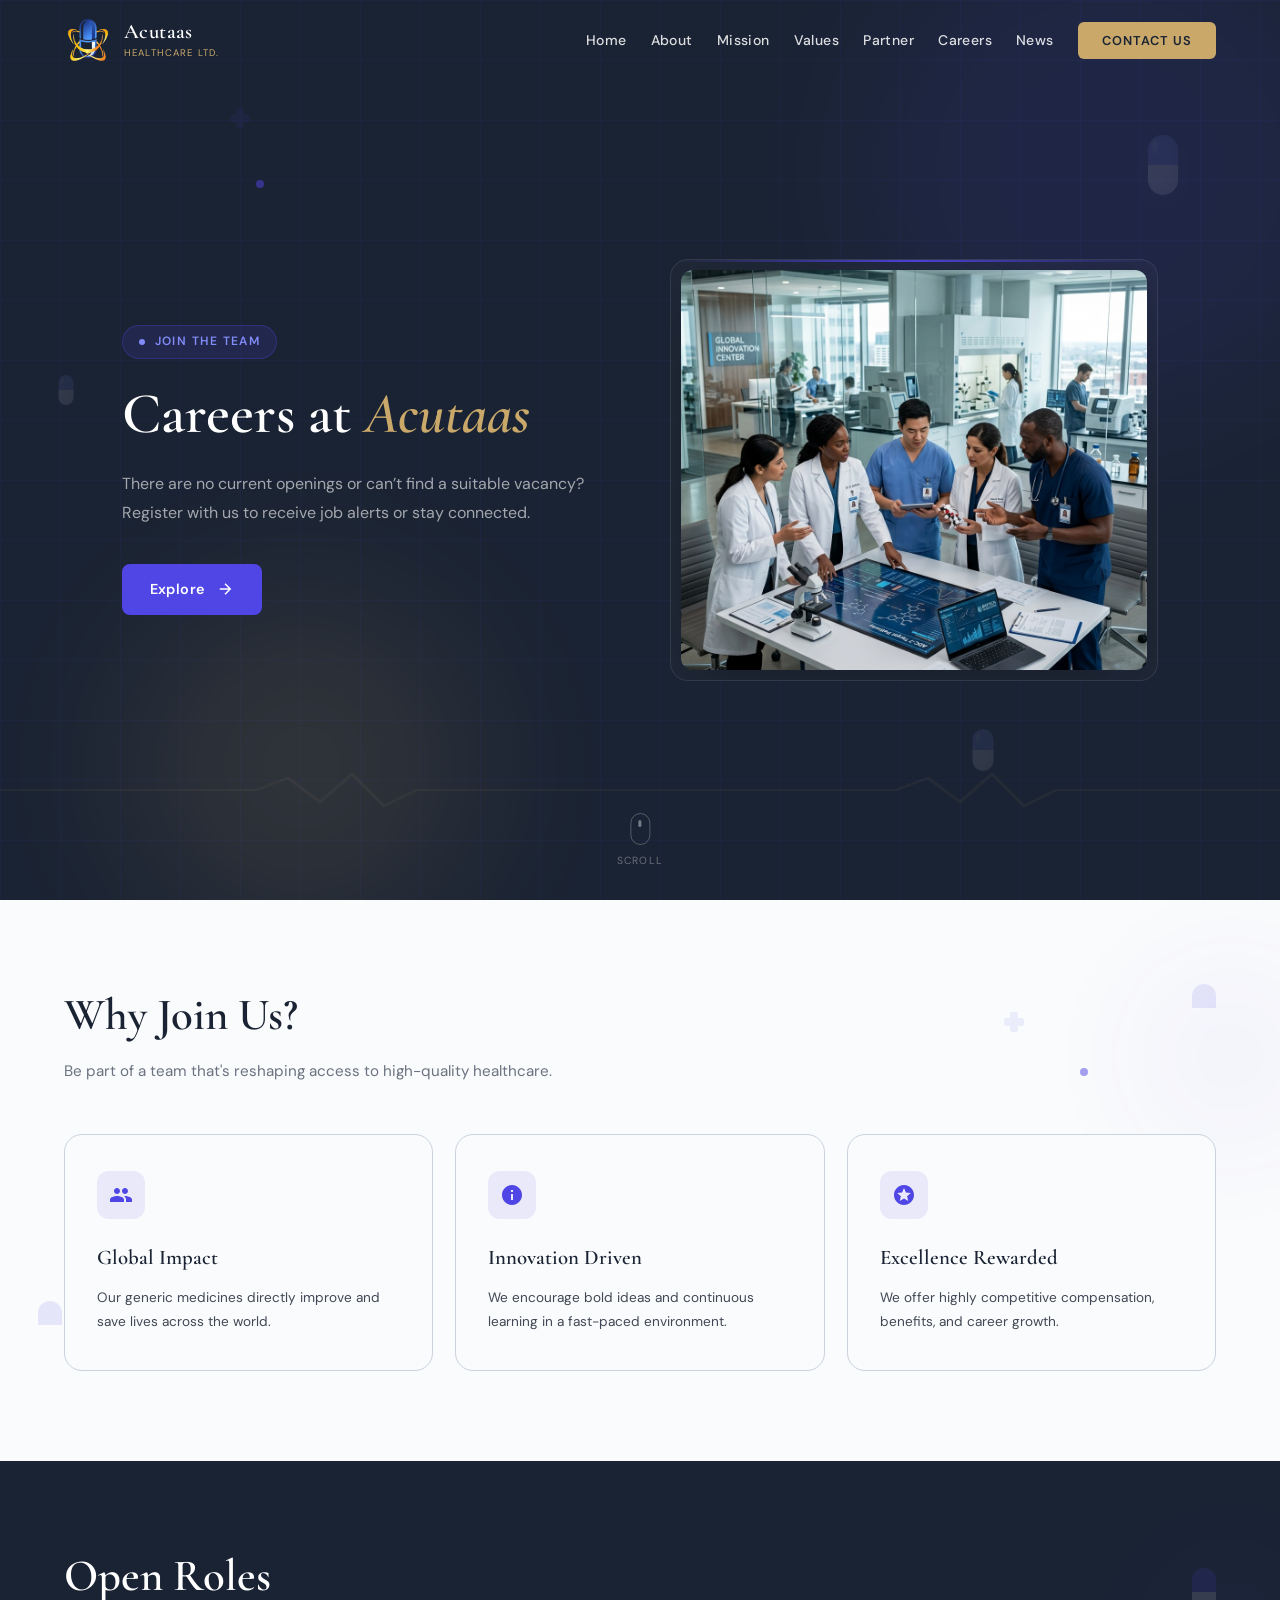
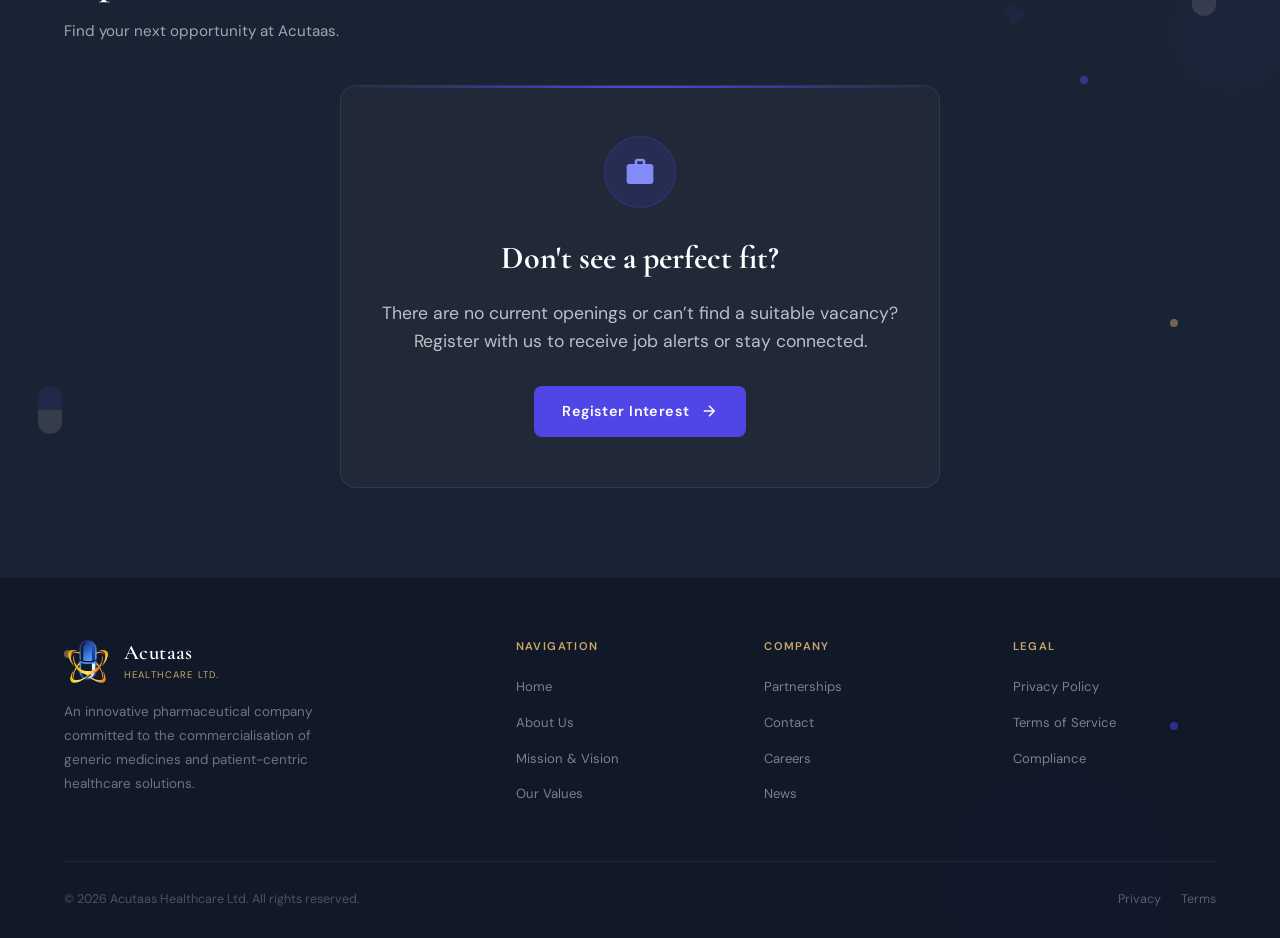
==== careers.html @ eb5eb40c "All changes except images" ====
<!DOCTYPE html>
<html lang="en">
<head>
<meta charset="UTF-8">
<meta name="viewport" content="width=device-width, initial-scale=1.0">
<title>Careers | Acutaas Healthcare Ltd</title>
<link rel="icon" type="image/png" href="./assets/images/logo-capsule.png">
<link rel="preconnect" href="https://fonts.googleapis.com">
<link href="https://fonts.googleapis.com/css2?family=Cormorant+Garamond:ital,wght@0,300;0,400;0,600;0,700;1,300;1,400&family=DM+Sans:opsz,wght@9..40,300;9..40,400;9..40,500;9..40,600&display=swap" rel="stylesheet">
<link rel="stylesheet" href="./css/base/variables.css">
<link rel="stylesheet" href="./css/base/global.css">
<link rel="stylesheet" href="./css/base/animations.css">
<link rel="stylesheet" href="./css/base/common.css">
<link rel="stylesheet" href="./css/components/navbar.css">
<link rel="stylesheet" href="./css/components/hero.css">
<link rel="stylesheet" href="./css/components/about.css">
<link rel="stylesheet" href="./css/components/mission.css">
<link rel="stylesheet" href="./css/components/values.css">
<link rel="stylesheet" href="./css/components/partner.css">
<link rel="stylesheet" href="./css/components/cta.css">
<link rel="stylesheet" href="./css/components/contact.css">
<link rel="stylesheet" href="./css/components/footer.css">
<link rel="stylesheet" href="./css/base/responsive.css">
  <link rel="stylesheet" href="./css/components/page-layout.css">
</head>
<body>

<!-- Navigation -->
<nav id="navbar">
  <a href="index.html#home" class="nav-logo">
    <div class="nav-logo-icon">
      <img src="./assets/images/logo-capsule.png" alt="Acutaas Logo" class="logo-img" />
    </div>
    <div>
      <span class="nav-logo-text">Acutaas</span>
      <span class="nav-logo-sub">Healthcare Ltd.</span>
    </div>
  </a>

  <ul class="nav-links">
    <li><a href="index.html#home">Home</a></li>
    <li><a href="index.html#about">About</a></li>
    <li><a href="index.html#mission">Mission</a></li>
    <li><a href="index.html#values">Values</a></li>
    <li><a href="index.html#partner">Partner</a></li>
    <li><a href="careers.html">Careers</a></li>
    <li><a href="news.html">News</a></li>
    <li><a href="contact.html" class="nav-cta">Contact Us</a></li>
  </ul>

  <button class="hamburger" onclick="toggleMenu()">
    <span></span><span></span><span></span>
  </button>
</nav>

<div class="mobile-menu" id="mobileMenu">
  <a href="index.html#home" onclick="toggleMenu()">Home</a>
  <a href="index.html#about" onclick="toggleMenu()">About Us</a>
  <a href="index.html#mission" onclick="toggleMenu()">Mission & Aims</a>
  <a href="index.html#values" onclick="toggleMenu()">Our Values</a>
  <a href="index.html#partner" onclick="toggleMenu()">Partnerships</a>
  <a href="careers.html" onclick="toggleMenu()">Careers</a>
  <a href="news.html" onclick="toggleMenu()">News</a>
  <a href="contact.html" onclick="toggleMenu()">Contact Us</a>
</div>
<!-- MARKETING HERO -->
<section id="home" style="background-image: linear-gradient(rgba(var(--navy-rgb), 0.85), rgba(var(--navy-rgb), 0.85)), url('https://images.unsplash.com/photo-1522071820081-009f0129c71c?auto=format&fit=crop&w=2000&q=80');">
  <div class="hero-bg-grid"></div>
  <div class="hero-orb hero-orb-1"></div>
  <div class="hero-orb hero-orb-2"></div>

  <div class="section-anim-container">
    <div class="floating-capsule" style="top: 15%; right: 8%; animation-delay: 0s;"><div class="capsule-body"></div></div>
    <div class="floating-capsule" style="top: 80%; right: 22%; animation-delay: -2s; transform: scale(0.7);"><div class="capsule-body"></div></div>
    <div class="floating-capsule" style="top: 40%; left: 4%; animation-delay: -4s; transform: scale(0.5);"><div class="capsule-body"></div></div>
    <div class="molecule-dot blue" style="top: 20%; left: 20%; animation-delay: 0s;"></div>
    <div class="molecule-dot gold" style="top: 65%; left: 12%; animation-delay: -1s;"></div>
    <div class="molecule-dot blue" style="top: 40%; right: 30%; animation-delay: -2s;"></div>
    <div class="medical-cross-small" style="top: 12%; left: 18%;"></div>
    <div class="medical-cross-small" style="bottom: 25%; right: 12%; animation-direction: reverse;"></div>
    <div class="heartbeat-line-subtle">
      <svg viewBox="0 0 1200 40" preserveAspectRatio="none">
        <path class="heartbeat-path" d="M0,20 L100,20 L120,20 L135,8 L150,32 L165,4 L180,36 L195,20 L220,20 L400,20 L420,20 L435,8 L450,32 L465,4 L480,36 L495,20 L520,20 L700,20 L720,20 L735,8 L750,32 L765,4 L780,36 L795,20 L820,20 L1000,20 L1020,20 L1035,8 L1050,32 L1065,4 L1080,36 L1095,20 L1200,20"/>
      </svg>
    </div>
  </div>

  <div class="hero-content">
    <div class="hero-text-col">
      <div class="hero-eyebrow">Join The Team</div>
      <h1 class="hero-title">Careers at <em>Acutaas</em></h1>
      <p class="hero-desc">There are no current openings or can’t find a suitable vacancy? Register with us to receive job alerts or stay connected.</p>
      <div class="hero-actions">
        <a href="#content" class="btn-primary">
          Explore
          <svg viewBox="0 0 24 24"><path d="M5 12h14M12 5l7 7-7 7" stroke="currentColor" stroke-width="2" fill="none"/></svg>
        </a>
      </div>
    </div>
    
    <div class="hero-visual-col" style="animation: fadeIn 1s ease 0.5s both;">
      <div class="hero-visual-card" style="padding: 10px;">
        <img src="./assets/images/hero_careers.png" alt="Hero Image" style="width: 100%; height: 400px; object-fit: cover; border-radius: 12px; display: block; filter: drop-shadow(0 15px 35px rgba(var(--black-rgb), 0.25));" />
      </div>
    </div>
  </div>

  <div class="scroll-indicator">
    <div class="scroll-mouse"></div>
    <span>Scroll</span>
  </div>
</section>

<!-- MAIN CONTENT -->
<div id="content">

<!-- LIGHT SECTION -->
<section id="why-us" class="section-light">
  <div class="section-anim-container">
    <div class="floating-pill" style="top: 15%; right: 5%; animation-delay: 0s;"></div>
    <div class="floating-pill" style="bottom: 20%; left: 3%; animation-delay: -2.5s;"></div>
    <div class="molecule-dot blue" style="top: 30%; right: 15%; animation-delay: -1s;"></div>
    <div class="molecule-dot gold" style="bottom: 35%; right: 8%; animation-delay: -2s;"></div>
    <div class="medical-cross-small" style="top: 20%; right: 20%; animation-delay: -5s;"></div>
    <div class="glow-orb" style="width: 200px; height: 200px; background: var(--blue-primary); opacity: 0.04; top: 10%; right: -50px;"></div>
  </div>
  <div class="container">
    <div class="section-header reveal">
      <h2 class="section-title">Why Join Us?</h2>
      <p class="section-sub">Be part of a team that's reshaping access to high-quality healthcare.</p>
    </div>
    
    <div class="mission-cards reveal reveal-delay-1">
      <div class="mission-card mission-card-3">
        <div class="mission-icon">
          <svg viewBox="0 0 24 24"><path d="M16 11c1.66 0 2.99-1.34 2.99-3S17.66 5 16 5c-1.66 0-3 1.34-3 3s1.34 3 3 3zm-8 0c1.66 0 2.99-1.34 2.99-3S9.66 5 8 5C6.34 5 5 6.34 5 8s1.34 3 3 3zm0 2c-2.33 0-7 1.17-7 3.5V19h14v-2.5c0-2.33-4.67-3.5-7-3.5zm8 0c-.29 0-.62.02-.97.05 1.16.84 1.97 1.97 1.97 3.45V19h6v-2.5c0-2.33-4.67-3.5-7-3.5z"/></svg>
        </div>
        <h3 class="mission-card-title">Global Impact</h3>
        <p class="mission-card-text">Our generic medicines directly improve and save lives across the world.</p>
      </div>
      
      <div class="mission-card mission-card-3">
        <div class="mission-icon">
          <svg viewBox="0 0 24 24"><path d="M12 2C6.48 2 2 6.48 2 12s4.48 10 10 10 10-4.48 10-10S17.52 2 12 2zm1 15h-2v-6h2v6zm0-8h-2V7h2v2z"/></svg>
        </div>
        <h3 class="mission-card-title">Innovation Driven</h3>
        <p class="mission-card-text">We encourage bold ideas and continuous learning in a fast-paced environment.</p>
      </div>
      
      <div class="mission-card mission-card-3">
        <div class="mission-icon">
          <svg viewBox="0 0 24 24"><path d="M11.99 2C6.47 2 2 6.48 2 12s4.47 10 9.99 10C17.52 22 22 17.52 22 12S17.52 2 11.99 2zm4.24 16L12 15.45 7.77 18l1.12-4.81-3.73-3.23 4.92-.42L12 5l1.92 4.53 4.92.42-3.73 3.23L16.23 18z"/></svg>
        </div>
        <h3 class="mission-card-title">Excellence Rewarded</h3>
        <p class="mission-card-text">We offer highly competitive compensation, benefits, and career growth.</p>
      </div>
    </div>
  </div>
</section>

<!-- DARK SECTION (Open Roles) -->
<!-- <section id="open-roles" class="section-dark">
  <div class="section-anim-container">
    <div class="floating-pill" style="top: 15%; right: 5%; animation-delay: 0s;"></div>
    <div class="floating-pill" style="bottom: 20%; left: 3%; animation-delay: -2.5s;"></div>
    <div class="molecule-dot blue" style="top: 30%; right: 15%; animation-delay: -1s;"></div>
    <div class="molecule-dot gold" style="bottom: 35%; right: 8%; animation-delay: -2s;"></div>
    <div class="medical-cross-small" style="top: 20%; right: 20%; animation-delay: -5s;"></div>
    <div class="glow-orb" style="width: 200px; height: 200px; background: var(--blue-primary); opacity: 0.04; top: 10%; right: -50px;"></div>
  </div>
  
  <div class="container relative">
    <div class="section-header reveal">
      <h2 class="section-title">Open Roles</h2>
      <p class="section-sub">Find your next opportunity at Acutaas.</p>
    </div>
    
    <div class="values-grid reveal reveal-delay-1" style="grid-template-columns: repeat(3, 1fr);"> -->
      <!-- Job 1 -->
      <!--<div class="value-card">
        <div style="font-size: 0.75rem; color: var(--gold); font-weight: 700; letter-spacing: 0.1em; text-transform: uppercase; margin-bottom: 10px;">Full-Time &bull; London</div>
        <h3 class="value-title">Regulatory Affairs Specialist</h3>
        <p class="value-text">Lead the preparation and submission of regulatory documents to the MHRA and ensure ongoing compliance.</p>
        <a href="contact.html" style="display: inline-block; margin-top: 20px; color: var(--white); text-decoration: none; font-size: 0.85rem; font-weight: 600; border-bottom: 1px solid var(--gold); padding-bottom: 4px;">Apply Now</a>
      </div> -->
      <!-- Job 2 -->
      <!-- <div class="value-card">
        <div style="font-size: 0.75rem; color: var(--gold); font-weight: 700; letter-spacing: 0.1em; text-transform: uppercase; margin-bottom: 10px;">Full-Time &bull; Remote</div>
        <h3 class="value-title">Supply Chain Manager</h3>
        <p class="value-text">Oversee global distribution logistics, ensuring strict GDP compliance and robust supply chain integrity.</p>
        <a href="contact.html" style="display: inline-block; margin-top: 20px; color: var(--white); text-decoration: none; font-size: 0.85rem; font-weight: 600; border-bottom: 1px solid var(--gold); padding-bottom: 4px;">Apply Now</a>
      </div> -->
      <!-- Job 3 -->
      <!-- <div class="value-card">
        <div style="font-size: 0.75rem; color: var(--gold); font-weight: 700; letter-spacing: 0.1em; text-transform: uppercase; margin-bottom: 10px;">Part-Time &bull; London</div>
        <h3 class="value-title">Quality Assurance Officer</h3>
        <p class="value-text">Implement and systematically monitor QMS processes for our vast generic drug commercialisation pipeline.</p>
        <a href="contact.html" style="display: inline-block; margin-top: 20px; color: var(--white); text-decoration: none; font-size: 0.85rem; font-weight: 600; border-bottom: 1px solid var(--gold); padding-bottom: 4px;">Apply Now</a>
      </div>
    </div>
  </div>
</section> -->

<!-- DARK SECTION (Open Roles) -->
<section id="open-roles" class="section-dark">
  <div class="section-anim-container">
    <div class="floating-pill" style="top: 15%; right: 5%; animation-delay: 0s;"></div>
    <div class="floating-pill" style="bottom: 20%; left: 3%; animation-delay: -2.5s;"></div>
    <div class="molecule-dot blue" style="top: 30%; right: 15%; animation-delay: -1s;"></div>
    <div class="molecule-dot gold" style="bottom: 35%; right: 8%; animation-delay: -2s;"></div>
    <div class="medical-cross-small" style="top: 20%; right: 20%; animation-delay: -5s;"></div>
    <div class="glow-orb" style="width: 200px; height: 200px; background: var(--blue-primary); opacity: 0.04; top: 10%; right: -50px;"></div>
  </div>
  
  <div class="container relative">
    <div class="section-header reveal">
      <h2 class="section-title">Open Roles</h2>
      <p class="section-sub">Find your next opportunity at Acutaas.</p>
    </div>
    
    <div class="no-roles-container reveal reveal-delay-1" style="text-align: center; max-width: 600px; margin: 40px auto 0; background: rgba(255, 255, 255, 0.03); border: 1px solid rgba(255, 255, 255, 0.08); padding: 50px 40px; border-radius: 16px; backdrop-filter: blur(10px); position: relative; overflow: hidden;">
      <!-- Subtle top border highlight -->
      <div style="position: absolute; top: 0; left: 0; right: 0; height: 2px; background: linear-gradient(90deg, transparent, var(--blue-primary), transparent);"></div>
      
      <div style="width: 72px; height: 72px; background: rgba(var(--blue-primary-rgb), 0.15); border: 1px solid rgba(var(--blue-primary-rgb), 0.3); border-radius: 50%; display: flex; align-items: center; justify-content: center; margin: 0 auto 24px;">
        <svg viewBox="0 0 24 24" style="width: 32px; height: 32px; fill: var(--blue-light);"><path d="M20 6h-4V4c0-1.11-.89-2-2-2h-4c-1.11 0-2 .89-2 2v2H4c-1.11 0-1.99.89-1.99 2L2 19c0 1.11.89 2 2 2h16c1.11 0 2-.89 2-2V8c0-1.11-.89-2-2-2zm-6 0h-4V4h4v2z"/></svg>
      </div>
      
      <h3 style="font-family: var(--font-display); font-size: 2rem; color: var(--white); margin-bottom: 16px;">Don't see a perfect fit?</h3>
      <p style="color: rgba(255, 255, 255, 0.7); font-size: 1.1rem; line-height: 1.6; margin-bottom: 30px;">There are no current openings or can’t find a suitable vacancy? Register with us to receive job alerts or stay connected.</p>
      
      <a href="contact.html" class="btn-primary" style="display: inline-flex; align-items: center; gap: 10px;">
        Register Interest
        <svg viewBox="0 0 24 24" style="width: 18px; height: 18px; fill: currentColor;"><path d="M5 12h14M12 5l7 7-7 7" stroke="currentColor" stroke-width="2" fill="none"/></svg>
      </a>
    </div>
  </div>
</section>

</div>
<footer>
  <!-- Footer Animations -->
  <div class="section-anim-container">
    <div class="molecule-dot gold" style="top: 20%; left: 5%; animation-delay: 0s; opacity: 0.1;"></div>
    <div class="molecule-dot blue" style="top: 40%; right: 8%; animation-delay: -1.5s; opacity: 0.08;"></div>
    <div class="glow-orb" style="width: 180px; height: 180px; background: var(--blue-primary); opacity: 0.04; bottom: -40px; right: 10%;"></div>
  </div>

  <div class="footer-top">
    <div>
      <a href="index.html#home" class="nav-logo" style="margin-bottom: 10px;">
        <div class="nav-logo-icon"><img src="./assets/images/logo-capsule.png" alt="Acutaas Logo" class="logo-img" /></div>
        <div>
          <span class="nav-logo-text">Acutaas</span>
          <span class="nav-logo-sub">Healthcare Ltd.</span>
        </div>
      </a>
      <p class="footer-brand-desc">An innovative pharmaceutical company committed to the commercialisation of generic medicines and patient-centric healthcare solutions.</p>
    </div>

    <div>
      <div class="footer-col-title">Navigation</div>
      <ul class="footer-links">
        <li><a href="index.html#home">Home</a></li>
        <li><a href="index.html#about">About Us</a></li>
        <li><a href="index.html#mission">Mission & Vision</a></li>
        <li><a href="index.html#values">Our Values</a></li>
      </ul>
    </div>

    <div>
      <div class="footer-col-title">Company</div>
      <ul class="footer-links">
        <li><a href="index.html#partner">Partnerships</a></li>
        <li><a href="contact.html">Contact</a></li>
        <li><a href="careers.html">Careers</a></li>
        <li><a href="news.html">News</a></li>
      </ul>
    </div>

    <div>
      <div class="footer-col-title">Legal</div>
      <ul class="footer-links">
        <li><a href="privacy.html">Privacy Policy</a></li>
        <li><a href="terms.html">Terms of Service</a></li>
        <li><a href="compliance.html">Compliance</a></li>
      </ul>
    </div>
  </div>

  <div class="footer-bottom">
    <p class="footer-copy">&copy; 2026 Acutaas Healthcare Ltd. All rights reserved.</p>
    <div class="footer-legal">
      <a href="privacy.html">Privacy</a>
      <a href="terms.html">Terms</a>
    </div>
  </div>
</footer>

<script>
// Mobile menu toggle
function toggleMenu() {
  document.getElementById('mobileMenu').classList.toggle('open');
}

// Navbar scroll effect
window.addEventListener('scroll', function() {
  const navbar = document.getElementById('navbar');
  const sections = document.querySelectorAll('section');
  const scrollTop = window.scrollY;

  if (scrollTop > 50) {
    navbar.classList.add('scrolled');
  } else {
    navbar.classList.remove('scrolled');
  }

  // Check if we're on a light section
  let onLightSection = false;
  sections.forEach(section => {
    if (section.id !== 'home' && section.id !== 'values' && section.id !== 'cta') {
      const rect = section.getBoundingClientRect();
      if (rect.top <= 80 && rect.bottom > 80) {
        onLightSection = true;
      }
    }
  });

  if (onLightSection && scrollTop > 50) {
    navbar.classList.add('light-nav');
  } else {
    navbar.classList.remove('light-nav');
  }
});

// Scroll reveal
function reveal() {
  const reveals = document.querySelectorAll('.reveal');
  reveals.forEach(el => {
    const windowHeight = window.innerHeight;
    const elementTop = el.getBoundingClientRect().top;
    const elementVisible = 120;
    if (elementTop < windowHeight - elementVisible) {
      el.classList.add('visible');
    }
  });
}

window.addEventListener('scroll', reveal);
window.addEventListener('load', reveal);

// Form validation and Custom Select setup
document.addEventListener('DOMContentLoaded', () => {
  const form = document.getElementById('contactForm');
  
  // Custom Select Logic
  const customSelects = document.querySelectorAll('.custom-select-container');
  customSelects.forEach(container => {
    const select = container.querySelector('select');
    const trigger = container.querySelector('.custom-select-trigger');
    const triggerText = trigger.querySelector('span');
    const options = container.querySelectorAll('.custom-option');
    
    trigger.addEventListener('click', () => {
      container.classList.toggle('open');
    });
    
    options.forEach(option => {
      option.addEventListener('click', () => {
        select.value = option.getAttribute('data-value');
        select.dispatchEvent(new Event('input', { bubbles: true }));
        
        triggerText.textContent = option.textContent;
        options.forEach(opt => opt.classList.remove('selected'));
        option.classList.add('selected');
        
        container.classList.remove('open');
      });
    });
    
    document.addEventListener('click', (e) => {
      if (!container.contains(e.target)) {
        container.classList.remove('open');
      }
    });
  });

  if (form) {
    // Clear error state when the user types or selects
    form.addEventListener('input', (e) => {
      if (e.target.classList.contains('invalid')) {
        e.target.classList.remove('invalid');
        if (e.target.tagName === 'SELECT' && e.target.parentElement.classList.contains('custom-select-container')) {
          e.target.parentElement.querySelector('.custom-select-trigger').classList.remove('invalid');
        }
        const errorMsg = e.target.parentElement.querySelector('.error-msg');
        if (errorMsg) errorMsg.remove();
      }
    });
  }
});

// Form submission
function handleSubmit(e) {
  e.preventDefault();
  const form = e.target;
  let isValid = true;
  
  // Clear all previous errors
  form.querySelectorAll('.error-msg').forEach(el => el.remove());
  form.querySelectorAll('.invalid').forEach(el => el.classList.remove('invalid'));

  // Validate each required field
  Array.from(form.elements).forEach(field => {
    if (field.name && !field.validity.valid) {
      isValid = false;
      field.classList.add('invalid');
      
      if (field.tagName === 'SELECT' && field.parentElement.classList.contains('custom-select-container')) {
        field.parentElement.querySelector('.custom-select-trigger').classList.add('invalid');
      }
      
      const error = document.createElement('div');
      error.className = 'error-msg';
      // Provide a custom message if it's valueMissing, otherwise use browser's default
      if (field.validity.valueMissing) {
        error.textContent = 'This field is required.';
      } else if (field.validity.typeMismatch && field.type === 'email') {
        error.textContent = 'Please enter a valid email address.';
      } else {
        error.textContent = field.validationMessage || 'Invalid input.';
      }
      
      field.parentElement.appendChild(error);
    }
  });

  if (isValid) {
    // Show custom toast instead of alert
    let toast = document.getElementById('successToast');
    if (!toast) {
      toast = document.createElement('div');
      toast.id = 'successToast';
      toast.className = 'toast-notification';
      toast.innerHTML = `
        <div class="toast-icon">
          <svg viewBox="0 0 24 24"><path d="M9 16.17L4.83 12l-1.42 1.41L9 19 21 7l-1.41-1.41z"/></svg>
        </div>
        <div class="toast-content">
          <span class="toast-title">Message Sent!</span>
          <span class="toast-message">Thank you. We will get back to you soon.</span>
        </div>
        <button class="toast-close" onclick="this.parentElement.classList.remove('show')">
          <svg viewBox="0 0 24 24" width="16" height="16" fill="currentColor"><path d="M19 6.41L17.59 5 12 10.59 6.41 5 5 6.41 10.59 12 5 17.59 6.41 19 12 13.41 17.59 19 19 17.59 13.41 12z"/></svg>
        </button>
      `;
      document.body.appendChild(toast);
    }
    
    // Force reflow and show
    void toast.offsetWidth;
    toast.classList.add('show');
    
    // Auto hide
    setTimeout(() => {
      toast.classList.remove('show');
    }, 5000);

    form.reset();
    
    // Reset custom selects visually
    document.querySelectorAll('.custom-select-container').forEach(container => {
      const triggerText = container.querySelector('.custom-select-trigger span');
      const defaultOption = container.querySelector('.custom-option[data-value=""]');
      triggerText.textContent = defaultOption.textContent;
      container.querySelectorAll('.custom-option').forEach(opt => opt.classList.remove('selected'));
      defaultOption.classList.add('selected');
    });
  }
}
</script>
</body>
</html>
---- css/base/variables.css ----
:root {

  /* Cyan + Navy - Acutaas */

  /* --navy: #081826;
  --navy-rgb: 8, 24, 38;
  --navy-mid: #102437;
  --footer-bg: #05111b;

  --blue-primary: #0891B2;
  --blue-primary-rgb: 8, 145, 178;

  --blue-light: #22D3EE;
  --blue-light-rgb: 34, 211, 238;

  --blue-dark: #0E7490;

  --gold: #D2A85E;
  --gold-rgb: 210, 168, 94;

  --gold-light: #E8C98C;

  --white: #FFFFFF;
  --white-rgb: 255, 255, 255;

  --black: #000000;
  --black-rgb: 0, 0, 0;

  --off-white: #F5FAFC;
  --off-white-rgb: 245, 250, 252;

  --gray-50: #F2F7FA;
  --gray-100: #E3EDF2;
  --gray-300: #BCCDD6;
  --gray-500: #64748B;
  --gray-700: #334155;

  --text: #162534;
  --blue-50: #ECFEFF; */

  /* Purple - Black - Acutaas */

  --navy: #1A2333;
  --navy-rgb: 26, 35, 51;
  --navy-mid: #263347;
  --footer-bg: #111827;

  --blue-primary: #4F46E5;
  --blue-primary-rgb: 79, 70, 229;

  --blue-light: #818CF8;
  --blue-light-rgb: 129, 140, 248;

  --blue-dark: #3730A3;

  --gold: #C9A86A;
  --gold-rgb: 201, 168, 106;

  --gold-light: #E6C98F;

  --white: #FFFFFF;
  --white-rgb: 255, 255, 255;

  --black: #000000;
  --black-rgb: 0, 0, 0;

  --off-white: #FAFBFC;
  --off-white-rgb: 250, 251, 252;

  --gray-50: #F5F7FA;
  --gray-100: #EBEEF4;
  --gray-300: #C9D2DE;
  --gray-500: #6B7280;
  --gray-700: #3F4854;

  --text: #202938;
  --blue-50: #EEF2FF;

  /* Dark Blue - Acutaas */

  /* --navy: #0B1020;
  --navy-rgb: 11, 16, 32;
  --navy-mid: #151B34;
  --footer-bg: #050814;

  --blue-primary: #3B82F6;
  --blue-primary-rgb: 59, 130, 246;

  --blue-light: #60A5FA;
  --blue-light-rgb: 96, 165, 250;

  --blue-dark: #1D4ED8;

  --gold: #D6AE6B;
  --gold-rgb: 214, 174, 107;

  --gold-light: #EAC98D;

  --white: #FFFFFF;
  --white-rgb: 255, 255, 255;

  --black: #000000;
  --black-rgb: 0, 0, 0;

  --off-white: #F8FAFC;
  --off-white-rgb: 248, 250, 252;

  --gray-50: #F4F6F8;
  --gray-100: #E8EDF3;
  --gray-300: #C3CEDB;
  --gray-500: #6B7280;
  --gray-700: #374151;

  --text: #111827;
  --blue-50: #EFF6FF; */

  /* Green - Acutaas */
  
  /* --navy: #062925;
  --navy-rgb: 6, 41, 37;
  --navy-mid: #0B3B35;
  --footer-bg: #031412;

  --blue-primary: #0F766E;
  --blue-primary-rgb: 15, 118, 110;

  --blue-light: #14B8A6;
  --blue-light-rgb: 20, 184, 166;

  --blue-dark: #115E59;

  --gold: #C9A66B;
  --gold-rgb: 201, 166, 107;

  --gold-light: #E4C48B;

  --white: #FFFFFF;
  --white-rgb: 255, 255, 255;

  --black: #000000;
  --black-rgb: 0, 0, 0;

  --off-white: #F6FBFA;
  --off-white-rgb: 246, 251, 250;

  --gray-50: #F3F7F6;
  --gray-100: #E2ECEA;
  --gray-300: #B8C8C4;
  --gray-500: #64807B;
  --gray-700: #304845;

  --text: #16302C;
  --blue-50: #ECFEFF; */

  /* Original */

  /* --navy: #0A1628;
  --navy-rgb: 10, 22, 40;
  --navy-mid: #132040;
  --footer-bg: #050c1a;
  --blue-primary: #2563eb;
  --blue-primary-rgb: 37, 99, 235;
  --blue-light: #3b82f6;
  --blue-light-rgb: 59, 130, 246;
  --blue-dark: #1d4ed8;
  --gold: #C8A96E;
  --gold-rgb: 200, 169, 110;
  --gold-light: #E8C98A;
  --white: #FFFFFF;
  --white-rgb: 255, 255, 255;
  --black: #000000;
  --black-rgb: 0, 0, 0;
  --off-white: #F7F9F8;
  --off-white-rgb: 247, 249, 248;
  --gray-50: #f8fafc;
  --gray-100: #F0F3F2;
  --gray-300: #C2CCC8;
  --gray-500: #7A8C86;
  --gray-700: #3D4F48;
  --text: #1A2E28;
  --blue-50: #f0f9ff; */

  --error: #ef4444;
  --error-bg: #fef2f2;
  --font-display: 'Cormorant Garamond', Georgia, serif;
  --font-body: 'DM Sans', sans-serif;
  --transition: 0.45s cubic-bezier(0.25, 0.46, 0.45, 0.94);
  --transition-fast: 0.25s cubic-bezier(0.25, 0.46, 0.45, 0.94);
}
---- css/base/global.css ----
*, *::before, *::after { box-sizing: border-box; margin: 0; padding: 0; }
html { scroll-behavior: smooth; }

body {
  font-family: var(--font-body);
  color: var(--text);
  background: var(--white);
  overflow-x: hidden;
  line-height: 1.6;
}

::-webkit-scrollbar { width: 6px; }
::-webkit-scrollbar-track { background: var(--gray-100); }
::-webkit-scrollbar-thumb { background: var(--blue-primary); border-radius: 3px; }
---- css/base/animations.css ----
/* ═══════════ ANIMATIONS ═══════════ */
@keyframes float {
  0%, 100% { transform: translateY(0) rotate(0deg); }
  50% { transform: translateY(-15px) rotate(3deg); }
}

@keyframes floatSlow {
  0%, 100% { transform: translateY(0); }
  50% { transform: translateY(-8px); }
}

@keyframes pulse-glow {
  0%, 100% { opacity: 0.3; transform: scale(1); }
  50% { opacity: 0.5; transform: scale(1.05); }
}

@keyframes capsule-float {
  0%, 100% { transform: translateY(0) rotate(-15deg); }
  50% { transform: translateY(-25px) rotate(-10deg); }
}

@keyframes molecule-pulse {
  0%, 100% { transform: scale(1); opacity: 0.5; }
  50% { transform: scale(1.15); opacity: 0.8; }
}

@keyframes cross-rotate {
  0% { transform: rotate(0deg); }
  100% { transform: rotate(360deg); }
}

@keyframes ecg-line {
  0% { stroke-dashoffset: 1000; }
  100% { stroke-dashoffset: 0; }
}

@keyframes orbFloat {
  0%, 100% { transform: translate(0,0) scale(1); }
  50% { transform: translate(15px, -20px) scale(1.03); }
}

@keyframes fadeUp {
  from { opacity: 0; transform: translateY(30px); }
  to { opacity: 1; transform: translateY(0); }
}

@keyframes fadeIn {
  from { opacity: 0; }
  to { opacity: 1; }
}

@keyframes pulse {
  0%, 100% { opacity: 1; transform: scale(1); }
  50% { opacity: 0.5; transform: scale(1.5); }
}

@keyframes scrollDown {
  0% { opacity: 1; transform: translateY(0); }
  100% { opacity: 0; transform: translateY(8px); }
}

@keyframes dna-rotate {
  0% { transform: rotateY(0deg); }
  100% { transform: rotateY(360deg); }
}

@keyframes shimmer {
  0% { background-position: -200% 0; }
  100% { background-position: 200% 0; }
}

@keyframes breathe {
  0%, 100% { transform: scale(1); opacity: 0.6; }
  50% { transform: scale(1.02); opacity: 0.8; }
}

@keyframes pill-bounce {
  0%, 100% { transform: translateY(0) rotate(12deg); }
  50% { transform: translateY(-10px) rotate(15deg); }
}

@keyframes gridDrift {
  0% { transform: translate(0,0); }
  100% { transform: translate(60px, 60px); }
}

@keyframes pendulum {
  0%, 100% { transform: rotate(15deg); }
  50% { transform: rotate(-15deg); }
}

/* ═══════════ SECTION ANIMATIONS ═══════════ */
.section-anim-container {
  position: absolute;
  inset: 0;
  overflow: hidden;
  pointer-events: none;
  z-index: 0;
}

/* Floating Pills - Small subtle pills */
.floating-pill {
  position: absolute;
  width: 24px;
  height: 48px;
  border-radius: 12px;
  background: linear-gradient(180deg, var(--blue-primary) 0%, var(--blue-primary) 50%, var(--white) 50%, var(--gray-50) 100%);
  opacity: 0.12;
  animation: pill-bounce 5s ease-in-out infinite;
}

/* Small molecule dots */
.molecule-dot {
  position: absolute;
  width: 8px;
  height: 8px;
  border-radius: 50%;
  animation: molecule-pulse 3s ease-in-out infinite;
  opacity: 0.5 !important;
}

.molecule-dot.blue { background: var(--blue-primary); opacity: 0.1; }
.molecule-dot.gold { background: var(--gold); opacity: 0.1; }

/* Medical cross - small */
.medical-cross-small {
  position: absolute;
  width: 20px;
  height: 20px;
  opacity: 0.08;
  animation: cross-rotate 25s linear infinite;
}

.medical-cross-small::before,
.medical-cross-small::after {
  content: '';
  position: absolute;
  background: var(--blue-primary);
  border-radius: 2px;
}

.medical-cross-small::before { width: 40%; height: 100%; left: 30%; top: 0; }
.medical-cross-small::after { width: 100%; height: 40%; left: 0; top: 30%; }

/* Heartbeat line - subtle */
.heartbeat-line-subtle {
  position: absolute;
  bottom: 10%;
  left: 0;
  right: 0;
  height: 40px;
  opacity: 0.06;
  overflow: hidden;
}

.heartbeat-line-subtle svg {
  width: 200%;
  height: 100%;
}

.heartbeat-path {
  fill: none;
  stroke: var(--gold);
  stroke-width: 2;
  stroke-dasharray: 1000;
  animation: ecg-line 4s linear infinite;
}

/* DNA strand - mini */
.dna-mini {
  position: absolute;
  width: 30px;
  height: 80px;
  opacity: 0.1;
  animation: dna-rotate 15s linear infinite;
}

.dna-mini-node {
  position: absolute;
  width: 6px;
  height: 6px;
  border-radius: 50%;
  background: var(--blue-primary);
}

/* Glowing orb */
.glow-orb {
  position: absolute;
  border-radius: 50%;
  filter: blur(60px);
  animation: pulse-glow 5s ease-in-out infinite;
}

/* Floating capsule - large hero */
.floating-capsule {
  position: absolute;
  width: 30px;
  height: 60px;
  animation: capsule-float 6s ease-in-out infinite;
  opacity: 0.1;
}

.capsule-body {
  width: 100%;
  height: 100%;
  border-radius: 25px;
  background: linear-gradient(180deg, var(--blue-light) 0%, var(--blue-light) 50%, var(--white) 50%, var(--blue-50) 100%);
  box-shadow: inset -6px 0 15px rgba(var(--black-rgb), 0.1), 0 8px 30px rgba(var(--blue-light-rgb), 0.25);
  position: relative;
  overflow: hidden;
}

.capsule-body::before {
  content: '';
  position: absolute;
  top: 10%;
  left: 15%;
  width: 20%;
  height: 25%;
  background: linear-gradient(180deg, rgba(var(--white-rgb), 0.5), transparent);
  border-radius: 50%;
}
---- css/base/common.css ----
/* ═══════════ SECTION COMMON ═══════════ */
section { padding: 90px 5%; position: relative; overflow: hidden; }

.section-inner { max-width: 1200px; margin: 0 auto; position: relative; z-index: 10; }

.section-dark { background: var(--navy); }
.section-dark .section-title { color: var(--white); }
.section-dark .section-sub { color: rgba(var(--white-rgb), 0.6); }
.section-dark .section-label { color: var(--blue-light); }
.section-dark .section-label::before { background: var(--blue-light); }

.section-label {
  display: inline-flex;
  align-items: center;
  gap: 8px;
  font-size: 0.7rem;
  font-weight: 600;
  letter-spacing: 0.18em;
  text-transform: uppercase;
  color: var(--blue-primary);
  margin-bottom: 14px;
}

.section-label::before {
  content: '';
  width: 20px; height: 2px;
  background: var(--blue-primary);
}

.section-title {
  font-family: var(--font-display);
  font-size: clamp(1.8rem, 3.5vw, 2.8rem);
  font-weight: 600;
  color: var(--navy);
  line-height: 1.15;
  margin-bottom: 16px;
}

.section-title em { font-style: italic; color: var(--blue-primary); }

.section-sub {
  font-size: 0.95rem;
  color: var(--gray-500);
  max-width: 550px;
  line-height: 1.75;
}

/* ═══════════ SCROLL REVEAL ═══════════ */
.reveal {
  opacity: 0;
  transform: translateY(35px);
  transition: opacity 0.65s ease, transform 0.65s ease;
}

.reveal.visible { opacity: 1; transform: translateY(0); }

.reveal-delay-1 { transition-delay: 0.1s; }
.reveal-delay-2 { transition-delay: 0.2s; }
.reveal-delay-3 { transition-delay: 0.3s; }
.reveal-delay-4 { transition-delay: 0.4s; }
---- css/components/navbar.css ----
/* ═══════════ NAVIGATION ═══════════ */
nav {
  position: fixed;
  top: 0; left: 0; right: 0;
  z-index: 1000;
  padding: 0 5%;
  height: 80px;
  display: flex;
  align-items: center;
  justify-content: space-between;
  transition: background var(--transition), box-shadow var(--transition);
}

nav.scrolled {
  background: rgba(var(--navy-rgb), 0.97);
  backdrop-filter: blur(20px);
  box-shadow: 0 2px 40px rgba(var(--black-rgb), 0.3);
}

nav.light-nav {
  background: rgba(var(--white-rgb), 0.97);
  backdrop-filter: blur(20px);
  box-shadow: 0 2px 30px rgba(var(--black-rgb), 0.08);
}

nav.light-nav .nav-logo-text { color: var(--navy); }
nav.light-nav .nav-links a { color: var(--navy); }
nav.light-nav .nav-links a:hover { color: var(--blue-primary); }
nav.light-nav .nav-links a::after, nav.light-nav .nav-links a:hover::after { background: var(--blue-primary); }
nav.light-nav .nav-cta { background: var(--blue-primary); color: var(--white) !important; }
nav.light-nav .nav-cta :hover { background: var(--blue-primary); color: var(--navy) !important; }
nav.light-nav .hamburger span { background: var(--navy); }

.nav-logo {
  display: flex;
  align-items: center;
  gap: 12px;
  text-decoration: none;
}

.nav-logo-icon {
  width: 48px;
  height: 48px;
  border-radius: 10px;
  overflow: hidden;
  background: transparent;
  /* background: var(--white); */
  flex-shrink: 0;
}

.logo-img {
  width: 100%;
  height: 100%;
  object-fit: contain;
}

.nav-logo-text {
  font-family: var(--font-display);
  font-size: 1.3rem;
  font-weight: 600;
  color: var(--white);
  letter-spacing: 0.02em;
  line-height: 1.1;
}

.nav-logo-sub {
  font-family: var(--font-body);
  font-size: 0.6rem;
  font-weight: 400;
  color: var(--gold);
  letter-spacing: 0.12em;
  text-transform: uppercase;
  display: block;
}

.nav-links {
  display: flex;
  gap: 1.5rem;
  list-style: none;
  align-items: center;
}

.nav-links a {
  font-size: 0.875rem;
  font-weight: 500;
  color: rgba(var(--white-rgb), 0.85);
  text-decoration: none;
  letter-spacing: 0.03em;
  position: relative;
  transition: color var(--transition-fast);
}

.nav-links a::after {
  content: '';
  position: absolute;
  bottom: -2px; left: 0;
  width: 0; height: 2px;
  background: var(--gold);
  transition: width var(--transition-fast);
}

.nav-links a:hover::after { width: 100%; }
.nav-links a:hover { color: var(--gold); }

.nav-cta {
  padding: 10px 24px;
  background: var(--gold);
  color: var(--navy) !important;
  border-radius: 6px;
  font-weight: 600 !important;
  font-size: 0.8rem !important;
  letter-spacing: 0.08em !important;
  text-transform: uppercase;
  transition: background var(--transition-fast), transform var(--transition-fast) !important;
}

.nav-cta:hover { background: var(--gold-light) !important; color: var(--navy) !important; transform: translateY(-1px); }
.nav-cta::after { display: none !important; }

.hamburger {
  display: none;
  flex-direction: column;
  gap: 5px;
  cursor: pointer;
  padding: 5px;
  background: none;
  border: none;
}

.hamburger span {
  display: block;
  width: 24px; height: 2px;
  background: var(--white);
  border-radius: 2px;
  transition: var(--transition-fast);
}

.mobile-menu {
  display: none;
  position: fixed;
  top: 80px; left: 0; right: 0;
  background: var(--navy);
  padding: 20px 5%;
  z-index: 999;
  flex-direction: column;
  border-top: 1px solid rgba(var(--white-rgb), 0.08);
  box-shadow: 0 20px 40px rgba(var(--black-rgb), 0.4);
}

.mobile-menu.open { display: flex; }

.mobile-menu a {
  padding: 15px 0;
  border-bottom: 1px solid rgba(var(--white-rgb), 0.06);
  color: rgba(var(--white-rgb), 0.75);
  text-decoration: none;
  font-size: 1rem;
  font-weight: 500;
  transition: color var(--transition-fast), padding-left var(--transition-fast);
}

.mobile-menu a:hover { color: var(--gold); padding-left: 8px; }
.mobile-menu a:last-child { border-bottom: none; }
---- css/components/hero.css ----
/* ═══════════ HERO ═══════════ */
#home {
  min-height: 100vh;
  background-color: var(--navy);
  background-image: linear-gradient(rgba(var(--navy-rgb), 0.99), rgba(var(--navy-rgb), 0.85)), url('https://images.unsplash.com/photo-1581091226825-a6a2a5aee158?auto=format&fit=crop&w=2000&q=80');
  background-size: cover;
  background-position: center;
  background-repeat: no-repeat;
  background-attachment: fixed;
  position: relative;
  display: flex;
  align-items: center;
  overflow: hidden;
}

.hero-bg-grid {
  position: absolute;
  inset: 0;
  background-image:
    linear-gradient(rgba(var(--blue-primary-rgb), 0.06) 1px, transparent 1px),
    linear-gradient(90deg, rgba(var(--blue-primary-rgb), 0.06) 1px, transparent 1px);
  background-size: 60px 60px;
  animation: gridDrift 25s linear infinite;
  pointer-events: none;
}

.hero-orb {
  position: absolute;
  border-radius: 50%;
  filter: blur(80px);
  opacity: 0.1;
  animation: orbFloat 10s ease-in-out infinite;
  pointer-events: none;
}

.hero-orb-1 { width: 500px; height: 500px; background: var(--blue-primary); top: -80px; right: -80px; }
.hero-orb-2 { width: 350px; height: 350px; background: var(--gold); bottom: -40px; left: 10%; animation-delay: -5s; opacity: 0.12; }

.hero-content {
  position: relative;
  z-index: 20;
  padding: 120px 5% 80px;
  max-width: 1300px;
  margin: 0 auto;
  width: 100%;
  display: grid;
  grid-template-columns: 1fr 1fr;
  gap: 60px;
  align-items: center;
}

.hero-eyebrow {
  display: inline-flex;
  align-items: center;
  gap: 10px;
  background: rgba(var(--blue-primary-rgb), 0.15);
  border: 1px solid rgba(var(--blue-primary-rgb), 0.3);
  padding: 6px 16px;
  border-radius: 100px;
  font-size: 0.75rem;
  font-weight: 600;
  letter-spacing: 0.12em;
  text-transform: uppercase;
  color: var(--blue-light);
  margin-bottom: 24px;
  animation: fadeUp 0.8s ease 0.2s both;
}

.hero-eyebrow::before {
  content: '';
  width: 6px; height: 6px;
  background: var(--blue-light);
  border-radius: 50%;
  animation: pulse 2s ease infinite;
}

.hero-title {
  font-family: var(--font-display);
  font-size: clamp(2.5rem, 4.5vw, 3.8rem);
  font-weight: 600;
  color: var(--white);
  line-height: 1.1;
  margin-bottom: 24px;
  animation: fadeUp 0.8s ease 0.4s both;
}

.hero-title em { font-style: italic; color: var(--gold); }

.hero-desc {
  font-size: 1rem;
  color: rgba(var(--white-rgb), 0.6);
  max-width: 500px;
  line-height: 1.8;
  margin-bottom: 36px;
  animation: fadeUp 0.8s ease 0.6s both;
}

.hero-actions {
  display: flex;
  gap: 16px;
  flex-wrap: wrap;
  animation: fadeUp 0.8s ease 0.8s both;
}

.btn-primary {
  display: inline-flex;
  align-items: center;
  gap: 10px;
  padding: 14px 28px;
  background: var(--blue-primary);
  color: var(--white);
  text-decoration: none;
  border-radius: 8px;
  font-size: 0.9rem;
  font-weight: 600;
  letter-spacing: 0.03em;
  transition: background var(--transition-fast), transform var(--transition-fast), box-shadow var(--transition-fast);
}

.btn-primary:hover {
  background: var(--blue-light);
  transform: translateY(-2px);
  box-shadow: 0 12px 35px rgba(var(--blue-primary-rgb), 0.35);
}

.btn-primary svg { width: 18px; height: 18px; fill: var(--white); transition: transform var(--transition-fast); }
.btn-primary:hover svg { transform: translateX(4px); }

.btn-outline {
  display: inline-flex;
  align-items: center;
  gap: 10px;
  padding: 14px 28px;
  border: 1.5px solid rgba(var(--white-rgb), 0.25);
  color: rgba(var(--white-rgb), 0.85);
  text-decoration: none;
  border-radius: 8px;
  font-size: 0.9rem;
  font-weight: 500;
  transition: border-color var(--transition-fast), color var(--transition-fast), background var(--transition-fast);
}

.btn-outline:hover {
  border-color: var(--gold);
  color: var(--gold);
  background: rgba(var(--gold-rgb), 0.08);
}

.hero-stats {
  display: grid;
  gap: 20px;
  animation: fadeIn 1s ease 1s both;
}

.hero-logo-container {
  position: relative;
  width: 220px;
  height: 220px;
  margin: 0 auto 20px;
}

.hero-logo-glow {
  position: absolute;
  inset: -15px;
  background: radial-gradient(circle, rgba(var(--blue-primary-rgb), 0.25), transparent 70%);
  border-radius: 50%;
  animation: pulse-glow 3s ease-in-out infinite;
}

.hero-logo-image {
  position: relative;
  z-index: 2;
  width: 100%;
  height: 100%;
  object-fit: contain;
  transform-origin: top center;
  animation: pendulum 20s ease-in-out infinite;
  filter: drop-shadow(0 15px 35px rgba(var(--black-rgb), 0.25));
}

.hero-visual-card {
  background: rgba(var(--white-rgb), 0.03);
  border: 1px solid rgba(var(--white-rgb), 0.08);
  border-radius: 18px;
  padding: 32px;
  backdrop-filter: blur(10px);
  position: relative;
  overflow: hidden;
}

.hero-visual-card::before {
  content: '';
  position: absolute;
  top: 0; left: 0; right: 0;
  height: 2px;
  background: linear-gradient(90deg, transparent, var(--blue-primary), transparent);
}

.stat-grid {
  display: grid;
  grid-template-columns: 1fr 1fr;
  gap: 20px;
}

.stat-item {
  display: flex;
  flex-direction: column;
  align-items: center;
  text-align: center;
  gap: 6px;
}

.stat-number {
  font-family: var(--font-display);
  font-size: 2.4rem;
  font-weight: 700;
  color: var(--gold);
  line-height: 1;
}

.stat-label {
  display: block;
  font-size: 0.7rem;
  color: rgba(var(--white-rgb), 0.45);
  text-transform: uppercase;
  letter-spacing: 0.1em;
  margin: 0;
}

.hero-pill-tags {
  display: flex;
  flex-wrap: wrap;
  gap: 8px;
  margin-top: 20px;
}

.hero-pill {
  background: rgba(var(--blue-primary-rgb), 0.12);
  border: 1px solid rgba(var(--blue-primary-rgb), 0.25);
  border-radius: 100px;
  padding: 5px 14px;
  font-size: 0.72rem;
  color: rgba(var(--white-rgb), 0.7);
  letter-spacing: 0.03em;
}

.scroll-indicator {
  position: absolute;
  bottom: 30px;
  left: 50%;
  transform: translateX(-50%);
  display: flex;
  flex-direction: column;
  align-items: center;
  gap: 8px;
  color: rgba(var(--white-rgb), 0.35);
  font-size: 0.65rem;
  letter-spacing: 0.1em;
  text-transform: uppercase;
  animation: fadeIn 1s ease 1.5s both;
}

.scroll-mouse {
  width: 20px; height: 32px;
  border: 1.5px solid rgba(var(--white-rgb), 0.25);
  border-radius: 10px;
  display: flex;
  justify-content: center;
  padding-top: 6px;
}

.scroll-mouse::before {
  content: '';
  width: 3px; height: 7px;
  background: rgba(var(--white-rgb), 0.4);
  border-radius: 3px;
  animation: scrollDown 1.5s ease infinite;
}
---- css/components/about.css ----
/* ═══════════ ABOUT ═══════════ */
#about { 
  background-color: var(--off-white);
  background-image: linear-gradient(rgba(var(--off-white-rgb), 0.95), rgba(var(--off-white-rgb), 0.95)), url('https://images.unsplash.com/photo-1551076805-e18690c5e53b?auto=format&fit=crop&w=1920&q=80');
  background-size: cover;
  background-position: center;
  background-attachment: fixed;
}

.about-grid {
  display: grid;
  grid-template-columns: 1fr 1fr;
  gap: 70px;
  align-items: center;
  margin-top: 50px;
}

.about-main-card {
  background: var(--navy);
  border-radius: 20px;
  padding: 40px;
  color: var(--white);
  position: relative;
  overflow: hidden;
}

.about-main-card::before {
  content: '';
  position: absolute;
  top: 0; right: 0;
  width: 180px; height: 180px;
  background: radial-gradient(circle, rgba(var(--blue-primary-rgb), 0.25), transparent 70%);
}

.about-card-label {
  font-size: 0.68rem;
  font-weight: 600;
  letter-spacing: 0.18em;
  text-transform: uppercase;
  color: var(--blue-light);
  margin-bottom: 14px;
}

.about-card-text {
  font-family: var(--font-display);
  font-size: 1.4rem;
  font-weight: 400;
  font-style: italic;
  line-height: 1.5;
  color: rgba(var(--white-rgb), 0.9);
  margin-bottom: 28px;
}

.about-small-cards {
  display: grid;
  grid-template-columns: 1fr 1fr;
  gap: 14px;
}

.about-mini {
  background: rgba(var(--blue-primary-rgb), 0.1);
  border-radius: 12px;
  padding: 18px;
  border-left: 3px solid var(--blue-primary);
}

.about-mini-num {
  font-family: var(--font-display);
  font-size: 1.5rem;
  font-weight: 700;
  color: var(--blue-light);
  line-height: 1;
}

.about-mini-text {
  font-size: 0.72rem;
  color: rgba(var(--white-rgb), 0.55);
  margin-top: 4px;
  line-height: 1.4;
}

.about-content p {
  font-size: 0.95rem;
  color: var(--gray-700);
  line-height: 1.85;
  margin-bottom: 18px;
}

.about-highlight {
  background: linear-gradient(135deg, var(--navy), var(--navy-mid));
  border-radius: 14px;
  padding: 24px 28px;
  margin-top: 28px;
  border-left: 4px solid var(--gold);
}

.about-highlight p {
  font-family: var(--font-display);
  font-size: 1rem;
  font-style: italic;
  color: rgba(var(--white-rgb), 0.9);
  line-height: 1.6;
  margin: 0 !important;
}
---- css/components/mission.css ----
/* ═══════════ MISSION ═══════════ */
#mission { 
  background-color: var(--white);
  background-image: linear-gradient(rgba(var(--white-rgb), 0.92), rgba(var(--white-rgb), 0.92)), url('https://images.unsplash.com/photo-1579154204601-01588f351e67?auto=format&fit=crop&w=1920&q=80');
  background-size: cover;
  background-position: center;
  background-attachment: fixed;
}

.mission-cards {
  display: grid;
  grid-template-columns: repeat(3, 1fr);
  gap: 22px;
  margin-top: 50px;
}

.mission-card {
  border-radius: 18px;
  padding: 36px 32px;
  position: relative;
  overflow: hidden;
  transition: transform var(--transition);
}

.mission-card:hover { transform: translateY(-5px); }

.mission-card-1 { background: var(--navy); color: var(--white); }
.mission-card-2 { background: var(--blue-primary); color: var(--white); }
.mission-card-3 { background: var(--off-white); border: 1px solid var(--gray-300); color: var(--text); }

.mission-icon {
  width: 48px; height: 48px;
  border-radius: 12px;
  display: flex;
  align-items: center;
  justify-content: center;
  margin-bottom: 22px;
}

.mission-card-1 .mission-icon { background: rgba(var(--white-rgb), 0.1); }
.mission-card-2 .mission-icon { background: rgba(var(--white-rgb), 0.15); }
.mission-card-3 .mission-icon { background: rgba(var(--blue-primary-rgb), 0.1); }

.mission-icon svg { width: 24px; height: 24px; display: block; margin: auto; transition: transform 0.3s ease; }
.mission-card:hover .mission-icon svg { transform: scale(1.15); }
.mission-card-1 .mission-icon svg, .mission-card-2 .mission-icon svg { fill: var(--white); }
.mission-card-3 .mission-icon svg { fill: var(--blue-primary); }

.mission-card-title {
  font-family: var(--font-display);
  font-size: 1.3rem;
  font-weight: 600;
  margin-bottom: 12px;
}

.mission-card-1 .mission-card-title, .mission-card-2 .mission-card-title { color: var(--white); }
.mission-card-3 .mission-card-title { color: var(--navy); }

.mission-card-text { font-size: 0.85rem; line-height: 1.75; opacity: 0.85; }

.mission-card::after {
  content: '';
  position: absolute;
  bottom: -35px; right: -35px;
  width: 100px; height: 100px;
  border-radius: 50%;
  opacity: 0.07;
}

.mission-card-1::after { background: var(--gold); }
.mission-card-2::after { background: var(--white); }
---- css/components/values.css ----
/* ═══════════ VALUES ═══════════ */
#values { 
  background-color: var(--navy); 
  background-image: linear-gradient(rgba(var(--navy-rgb), 0.9), rgba(var(--navy-rgb), 0.9)), url('https://images.unsplash.com/photo-1532938911079-1b06ac7ceec7?auto=format&fit=crop&w=1920&q=80');
  background-size: cover;
  background-position: center;
  background-attachment: fixed;
  padding: 90px 5%; 
}

#values .section-label { color: var(--blue-light); }
#values .section-label::before { background: var(--blue-light); }
#values .section-title { color: var(--white); }
#values .section-sub { color: rgba(var(--white-rgb), 0.45); }

.values-grid {
  display: grid;
  grid-template-columns: repeat(4, 1fr);
  gap: 18px;
  margin-top: 50px;
}

.value-card {
  background: var(--navy-mid); /* Theme consistent solid color */
  border: 1px solid rgba(var(--white-rgb), 0.1);
  border-radius: 14px;
  padding: 28px 24px;
  transition: background var(--transition), border-color var(--transition), transform var(--transition);
}

.value-card:hover {
  background: rgba(var(--blue-primary-rgb), 0.08);
  border-color: rgba(var(--blue-primary-rgb), 0.25);
  transform: translateY(-3px);
}

.value-icon {
  width: 42px; height: 42px;
  background: rgba(var(--blue-primary-rgb), 0.15);
  border-radius: 10px;
  display: flex;
  align-items: center;
  justify-content: center;
  margin-bottom: 18px;
}

.value-icon svg { width: 20px; height: 20px; fill: var(--blue-light); transition: transform 0.3s ease; }
.value-card:hover .value-icon svg { transform: scale(1.15) translateY(-2px); }

.value-title {
  font-family: var(--font-display);
  font-size: 1rem;
  font-weight: 600;
  color: var(--white);
  margin-bottom: 8px;
}

.value-text {
  font-size: 0.78rem;
  color: rgba(var(--white-rgb), 0.45);
  line-height: 1.7;
}

/* ═══════════ FLIP CARDS ═══════════ */
.value-flip-card {
  perspective: 1500px;
  background: transparent;
  border: none;
  padding: 0;
  height: 320px;
  border-radius: 14px;
}

.value-flip-card-inner {
  position: relative;
  width: 100%;
  height: 100%;
  text-align: left;
  transition: transform 0.8s cubic-bezier(0.4, 0, 0.2, 1);
  transform-style: preserve-3d;
  border-radius: 14px;
}

.value-flip-card:hover .value-flip-card-inner {
  transform: rotateY(180deg);
}

.value-flip-card-front, .value-flip-card-back {
  position: absolute;
  width: 100%;
  height: 100%;
  backface-visibility: hidden;
  border-radius: 14px;
  padding: 30px 24px;
  display: flex;
  flex-direction: column;
  box-shadow: 0 10px 30px rgba(0,0,0,0.15);
  border: 1px solid rgba(var(--white-rgb), 0.06);
}

.value-flip-card-front {
  background: var(--navy);
  justify-content: space-between;
}
.value-flip-card-front::before {
  content: ''; position: absolute; inset: 0;
  background: linear-gradient(180deg, rgba(var(--blue-primary-rgb), 0.1) 0%, transparent 50%);
  border-radius: 14px; pointer-events: none; opacity: 0; transition: opacity 0.4s ease;
}
.value-flip-card:hover .value-flip-card-front::before { opacity: 1; }

.value-flip-card-front .value-icon {
  align-self: flex-end;
  width: 55px; height: 55px;
  background: transparent;
  margin: 0; padding: 0;
}
.value-flip-card-front .value-icon svg { width: 45px; height: 45px; fill: rgba(var(--white-rgb), 0.4); transition: transform 0.3s ease; }
.value-flip-card:hover .value-flip-card-front .value-icon svg { transform: scale(1.1) translateY(-3px); fill: var(--blue-light); }

.value-flip-card-front .front-content { margin-top: auto; }
.value-flip-card-front .value-title { font-size: 1.4rem; font-weight: 600; margin-bottom: 4px; }
.value-flip-card-front .value-subtitle { font-size: 0.85rem; color: rgba(var(--white-rgb), 0.6); }

.value-flip-card-back {
  background: var(--navy);
  transform: rotateY(180deg);
  justify-content: space-between;
}
.value-flip-card-back .value-text {
  font-size: 0.85rem; line-height: 1.7; color: rgba(var(--white-rgb), 0.85);
  margin-top: 10px;
}
.value-flip-card-back .back-bottom {
  display: flex; justify-content: space-between; align-items: flex-end; width: 100%;
}
.value-flip-card-back .value-title { font-size: 1.2rem; margin-bottom: 0; }
.value-flip-card-back .value-icon { width: 40px; height: 40px; background: transparent; margin: 0; }
.value-flip-card-back .value-icon svg { 
  width: 35px; height: 35px; 
  fill: var(--blue-light); 
  transition: transform 0.4s ease, fill 0.4s ease; 
  transition-delay: 0.2s; /* Fire slightly after flip starts */
}
.value-flip-card:hover .value-flip-card-back .value-icon svg { 
  transform: scale(1.15) rotate(-5deg);
  fill: var(--gold);
  animation: floatSlow 3s ease-in-out infinite;
  animation-delay: 0.8s; /* Start after flip is mostly done */
}
---- css/components/partner.css ----
/* ═══════════ PARTNER ═══════════ */
#partner { 
  background-color: var(--off-white);
  background-image: linear-gradient(rgba(var(--off-white-rgb), 0.92), rgba(var(--off-white-rgb), 0.92)), url('../assets/images/partner_global.png');
  background-size: cover;
  background-position: center;
  background-attachment: fixed;
}

.partner-inner {
  display: grid;
  grid-template-columns: 1fr 1fr;
  gap: 70px;
  align-items: center;
}

.partner-features {
  display: flex;
  flex-direction: column;
  gap: 18px;
  margin-top: 28px;
}

.partner-feature {
  display: flex;
  gap: 16px;
  align-items: flex-start;
  padding: 18px 22px;
  background: var(--white);
  border-radius: 12px;
  border-radius: 12px;
  border: 1px solid var(--gray-300);
  transition: border-color var(--transition-fast), box-shadow var(--transition-fast), transform var(--transition-fast);
}

.partner-feature:hover {
  border-color: var(--blue-primary);
  box-shadow: 0 4px 20px rgba(var(--blue-primary-rgb), 0.1);
  transform: translateY(-3px);
}

.pf-icon {
  width: 40px; height: 40px;
  background: rgba(var(--blue-primary-rgb), 0.1);
  border-radius: 10px;
  display: flex;
  align-items: center;
  justify-content: center;
  flex-shrink: 0;
}

.pf-icon svg { width: 18px; height: 18px; fill: var(--blue-primary); transition: transform 0.3s ease; }
.partner-feature:hover .pf-icon svg { transform: scale(1.15) rotate(5deg); }

.pf-title { font-weight: 600; font-size: 0.9rem; color: var(--navy); margin-bottom: 4px; }
.pf-text { font-size: 0.8rem; color: var(--gray-500); line-height: 1.6; }

.partner-big-card {
  background: linear-gradient(135deg, var(--navy), var(--navy-mid));
  border-radius: 20px;
  padding: 44px;
  color: var(--white);
  text-align: center;
  position: relative;
  overflow: hidden;
}

.partner-big-card::before {
  content: '';
  position: absolute;
  top: -50px; left: -50px;
  width: 160px; height: 160px;
  border-radius: 50%;
  background: radial-gradient(circle, rgba(var(--blue-primary-rgb), 0.18), transparent 70%);
}

.partner-big-icon {
  width: 70px; height: 70px;
  background: linear-gradient(135deg, var(--blue-primary), var(--blue-light));
  border-radius: 18px;
  display: flex;
  align-items: center;
  justify-content: center;
  margin: 0 auto 20px;
}

.partner-big-icon svg { width: 36px; height: 36px; fill: var(--white); }

.partner-big-title {
  font-family: var(--font-display);
  font-size: 1.6rem;
  font-weight: 600;
  color: var(--white);
  margin-bottom: 14px;
}

.partner-big-text { font-size: 0.85rem; color: rgba(var(--white-rgb), 0.55); line-height: 1.7; }

.partner-badge-row {
  display: flex;
  gap: 8px;
  flex-wrap: wrap;
  justify-content: center;
  margin-top: 24px;
}

.partner-badge {
  padding: 7px 16px;
  background: rgba(var(--blue-primary-rgb), 0.15);
  border: 1px solid rgba(var(--blue-primary-rgb), 0.35);
  border-radius: 100px;
  font-size: 0.72rem;
  color: var(--blue-light);
}
---- css/components/cta.css ----
/* ═══════════ CTA ═══════════ */
#cta {
  background-color: var(--blue-primary);
  background-image: linear-gradient(135deg, rgba(var(--blue-primary-rgb), 0.9) 0%, rgba(var(--navy-rgb), 0.9) 100%), url('https://images.unsplash.com/photo-1559839734-2b71ea197ec2?auto=format&fit=crop&w=1920&q=80');
  background-size: cover;
  background-position: center;
  background-attachment: fixed;
  padding: 70px 5%;
  text-align: center;
}

.cta-inner { max-width: 650px; margin: 0 auto; position: relative; z-index: 10; }

.cta-title {
  font-family: var(--font-display);
  font-size: clamp(1.8rem, 3.5vw, 2.6rem);
  font-weight: 600;
  color: var(--white);
  line-height: 1.2;
  margin-bottom: 14px;
}

.cta-sub {
  font-size: 0.95rem;
  color: rgba(var(--white-rgb), 0.7);
  margin-bottom: 36px;
  line-height: 1.7;
}

.cta-buttons { display: flex; gap: 14px; justify-content: center; flex-wrap: wrap; }

.btn-white {
  padding: 14px 32px;
  background: var(--white);
  color: var(--blue-primary);
  border-radius: 8px;
  font-weight: 700;
  font-size: 0.85rem;
  letter-spacing: 0.03em;
  text-decoration: none;
  transition: transform var(--transition-fast), box-shadow var(--transition-fast);
}

.btn-white:hover { transform: translateY(-2px); box-shadow: 0 10px 35px rgba(var(--black-rgb), 0.2); }

.btn-ghost {
  padding: 14px 32px;
  border: 1.5px solid rgba(var(--white-rgb), 0.4);
  color: var(--white);
  border-radius: 8px;
  font-weight: 500;
  font-size: 0.85rem;
  text-decoration: none;
  transition: border-color var(--transition-fast), background var(--transition-fast);
}

.btn-ghost:hover { border-color: var(--white); background: rgba(var(--white-rgb), 0.1); }
---- css/components/contact.css ----
/* ═══════════ CONTACT ═══════════ */
#contact { 
  background-color: var(--white);
  background-image: linear-gradient(rgba(var(--white-rgb), 0.92), rgba(var(--white-rgb), 0.92)), url('https://images.unsplash.com/photo-1551836022-d5d88e9218df?auto=format&fit=crop&w=1920&q=80');
  background-size: cover;
  background-position: center;
  background-attachment: fixed;
}

.contact-grid {
  display: grid;
  grid-template-columns: 1fr 1fr;
  gap: 70px;
  margin-top: 50px;
  align-items: start;
}

.contact-info-item {
  display: flex;
  gap: 14px;
  align-items: flex-start;
  margin-bottom: 24px;
}

.ci-icon {
  width: 42px; height: 42px;
  background: rgba(var(--blue-primary-rgb), 0.1);
  border-radius: 10px;
  display: flex;
  align-items: center;
  justify-content: center;
  flex-shrink: 0;
}

.ci-icon svg { width: 18px; height: 18px; fill: var(--blue-primary); }

.ci-label {
  font-size: 0.68rem;
  font-weight: 600;
  text-transform: uppercase;
  letter-spacing: 0.1em;
  color: var(--gray-500);
  margin-bottom: 3px;
}

.ci-value {
  font-size: 0.9rem;
  color: var(--navy);
  font-weight: 500;
  line-height: 1.5;
}

.contact-form {
  background: var(--off-white);
  border-radius: 18px;
  padding: 36px;
}

.form-row { display: grid; grid-template-columns: 1fr 1fr; gap: 14px; }

.form-group { margin-bottom: 18px; }

.form-group label {
  display: block;
  font-size: 0.78rem;
  font-weight: 600;
  color: var(--navy);
  margin-bottom: 7px;
  letter-spacing: 0.02em;
}

.form-group input,
.form-group textarea {
  width: 100%;
  padding: 12px 14px;
  border: 1.5px solid var(--gray-300);
  border-radius: 8px;
  font-family: var(--font-body);
  font-size: 0.88rem;
  color: var(--text);
  background: var(--white);
  transition: border-color var(--transition-fast), box-shadow var(--transition-fast);
  outline: none;
}

.form-group input:focus,
.form-group textarea:focus {
  border-color: var(--blue-primary);
  box-shadow: 0 0 0 3px rgba(var(--blue-primary-rgb), 0.1);
}

/* Custom Select Styling */
.custom-select-container { position: relative; }
.custom-select {
  position: relative;
  user-select: none;
}

.custom-select-trigger {
  display: flex;
  justify-content: space-between;
  align-items: center;
  width: 100%;
  padding: 12px 14px;
  border: 1.5px solid var(--gray-300);
  border-radius: 8px;
  font-family: var(--font-body);
  font-size: 0.88rem;
  color: var(--text);
  background: var(--white);
  cursor: pointer;
  transition: border-color var(--transition-fast), box-shadow var(--transition-fast);
}

.custom-select-trigger.invalid {
  border-color: var(--error);
  box-shadow: 0 0 0 3px rgba(239, 68, 68, 0.15);
}

.custom-select-container.open .custom-select-trigger {
  border-color: var(--blue-primary);
  box-shadow: 0 0 0 3px rgba(var(--blue-primary-rgb), 0.1);
}

.custom-select-trigger svg { transition: transform var(--transition-fast); }
.custom-select-container.open .custom-select-trigger svg { transform: rotate(180deg); }

.custom-options {
  position: absolute;
  top: calc(100% + 4px);
  left: 0;
  right: 0;
  background: var(--white);
  border: 1px solid var(--gray-300);
  border-radius: 8px;
  box-shadow: 0 10px 25px rgba(var(--black-rgb), 0.08);
  opacity: 0;
  visibility: hidden;
  transform: translateY(-5px);
  transition: all 0.2s ease;
  z-index: 100;
  overflow: hidden;
}

.custom-select-container.open .custom-options {
  opacity: 1;
  visibility: visible;
  transform: translateY(0);
}

.custom-option {
  padding: 10px 14px;
  font-size: 0.88rem;
  color: var(--text);
  cursor: pointer;
  transition: background var(--transition-fast), color var(--transition-fast);
}

.custom-option:hover {
  background: rgba(var(--blue-primary-rgb), 0.06);
}

.custom-option.selected {
  background: var(--blue-primary);
  color: var(--white);
}

.form-group textarea { resize: vertical; min-height: 110px; }

.form-group input.invalid,
.form-group textarea.invalid,
.form-group select.invalid {
  border-color: var(--error);
  box-shadow: 0 0 0 3px rgba(239, 68, 68, 0.15);
}

.error-msg {
  color: var(--error);
  font-size: 0.75rem;
  margin-top: 6px;
  font-weight: 500;
  display: flex;
  align-items: center;
  gap: 5px;
  animation: fadeIn 0.3s ease;
}
.error-msg::before {
  content: "!";
  display: inline-flex;
  align-items: center;
  justify-content: center;
  width: 14px;
  height: 14px;
  background: var(--error);
  color: white;
  border-radius: 50%;
  font-size: 0.6rem;
  font-weight: bold;
}

.form-submit {
  width: 100%;
  padding: 14px;
  background: var(--blue-primary);
  color: var(--white);
  border: none;
  border-radius: 8px;
  font-family: var(--font-body);
  font-size: 0.88rem;
  font-weight: 600;
  cursor: pointer;
  transition: background var(--transition-fast), transform var(--transition-fast);
  letter-spacing: 0.03em;
}

.form-submit:hover { background: var(--blue-light); transform: translateY(-1px); }

.office-hours {
  margin-top: 36px;
  padding: 22px;
  background: rgba(var(--blue-primary-rgb), 0.08);
  border-radius: 14px;
  border-left: 4px solid var(--blue-primary);
}

.office-hours-title { font-size: 0.85rem; color: var(--blue-primary); font-weight: 600; margin-bottom: 6px; }
.office-hours-text { font-size: 0.82rem; color: var(--gray-700); line-height: 1.6; }

/* Custom Toast Notification */
.toast-notification {
  position: fixed;
  bottom: 30px;
  right: 30px;
  background: var(--white);
  border-left: 4px solid var(--blue-primary);
  border-radius: 8px;
  box-shadow: 0 10px 40px rgba(var(--navy-rgb), 0.15);
  padding: 16px 24px;
  display: flex;
  align-items: center;
  gap: 16px;
  z-index: 9999;
  transform: translateX(150%);
  transition: transform 0.4s cubic-bezier(0.175, 0.885, 0.32, 1.275);
}

.toast-notification.show { transform: translateX(0); }

.toast-icon {
  width: 28px;
  height: 28px;
  background: rgba(var(--blue-primary-rgb), 0.1);
  color: var(--blue-primary);
  border-radius: 50%;
  display: flex;
  align-items: center;
  justify-content: center;
}

.toast-icon svg { width: 16px; height: 16px; fill: currentColor; }
.toast-content { display: flex; flex-direction: column; }
.toast-title { font-weight: 600; color: var(--navy); font-size: 0.9rem; margin-bottom: 2px; }
.toast-message { color: var(--gray-500); font-size: 0.8rem; }
.toast-close {
  background: none; border: none; color: var(--gray-300);
  cursor: pointer; padding: 4px; margin-left: 10px; transition: color var(--transition-fast);
}
.toast-close:hover { color: var(--gray-500); }
---- css/components/footer.css ----
/* ═══════════ FOOTER ═══════════ */
footer {
  background: var(--footer-bg); /* Theme consistent solid foundation */
  padding: 60px 5% 28px;
  position: relative;
  overflow: hidden;
}

.footer-top {
  display: grid;
  grid-template-columns: 2fr 1fr 1fr 1fr;
  gap: 45px;
  padding-bottom: 45px;
  border-bottom: 1px solid rgba(var(--white-rgb), 0.06);
  position: relative;
  z-index: 10;
}

.footer-brand-desc {
  font-size: 0.84rem;
  color: rgba(var(--white-rgb), 0.4);
  line-height: 1.8;
  margin-top: 14px;
  max-width: 260px;
}

.footer-col-title {
  font-size: 0.7rem;
  font-weight: 600;
  text-transform: uppercase;
  letter-spacing: 0.12em;
  color: var(--gold);
  margin-bottom: 18px;
}

.footer-links { list-style: none; }
.footer-links li { margin-bottom: 10px; }

.footer-links a {
  display: inline-block;
  font-size: 0.82rem;
  color: rgba(var(--white-rgb), 0.45);
  text-decoration: none;
  transition: color var(--transition-fast), transform var(--transition-fast);
}

.footer-links a:hover { color: var(--blue-light); transform: translateX(4px); }

.footer-bottom {
  display: flex;
  justify-content: space-between;
  align-items: center;
  padding-top: 28px;
  flex-wrap: wrap;
  gap: 14px;
  position: relative;
  z-index: 10;
}

.footer-copy { font-size: 0.78rem; color: rgba(var(--white-rgb), 0.25); }

.footer-legal { display: flex; gap: 20px; }

.footer-legal a {
  font-size: 0.78rem;
  color: rgba(var(--white-rgb), 0.3);
  text-decoration: none;
  transition: color var(--transition-fast);
}

.footer-legal a:hover { color: rgba(var(--white-rgb), 0.65); }
---- css/base/responsive.css ----
/* ═══════════ RESPONSIVE ═══════════ */
@media (max-width: 1024px) {
  nav { padding: 0 5%; }
  .nav-links { display: none; }
  .hamburger { display: flex; }
  .values-grid { grid-template-columns: repeat(2, 1fr); }
  .footer-top { grid-template-columns: 1fr 1fr; }
}

@media (max-width: 768px) {

  .hero-content { grid-template-columns: 1fr; padding: 110px 5% 70px; }
  .hero-stats, .hero-visual-col { display: none !important; }
  
  #home, .page-hero, body { background-attachment: scroll !important; }
  
  /* Fix massive zooming on tall mobile sections (like Core Values) by wrapping and repeating subtly */
  section { 
    background-attachment: scroll !important;
    background-size: 300vw auto !important; 
    background-repeat: repeat-y !important; 
    background-position: top center !important;
  }

  #values { background-image: none !important; }

  .about-grid,
  .mission-cards,
  .partner-inner,
  .contact-grid { grid-template-columns: 1fr; }

  .mission-cards { gap: 14px; }
  .values-grid { grid-template-columns: 1fr !important; }
  .footer-top { grid-template-columns: 1fr; gap: 28px; }
  .footer-bottom { flex-direction: column; text-align: center; }
  .form-row { grid-template-columns: 1fr; }

  section { padding: 65px 5%; }

  .floating-capsule,
  .dna-mini,
  .molecule-dot { opacity: 0.06; }
}
---- css/components/page-layout.css ----
/* ═══════════ INTERNAL PAGE LAYOUT ═══════════ */
body {
  background: var(--off-white);
}

.page-hero {
  position: relative;
  background-color: var(--navy);
  background-size: cover !important;
  background-position: center center !important;
  background-repeat: no-repeat !important;
  padding: 120px 5% 70px;
  text-align: center;
  overflow: hidden;
  min-height: auto !important;
}

.page-hero-orb {
  position: absolute;
  border-radius: 50%;
  filter: blur(80px);
  z-index: 0;
}

.page-hero-orb-1 {
  width: 300px; height: 300px;
  background: var(--blue-primary);
  top: -100px; left: -100px;
  opacity: 0.15;
}

.page-hero-orb-2 {
  width: 250px; height: 250px;
  background: var(--gold);
  bottom: -50px; right: 10%;
  opacity: 0.1;
}

.page-hero-content {
  position: relative;
  z-index: 10;
  max-width: 800px;
  margin: 0 auto;
}

.page-hero-title {
  font-family: var(--font-display);
  font-size: 4.5rem;
  color: var(--white);
  margin-bottom: 15px;
  line-height: 1.1;
  letter-spacing: 0.02em;
}

.page-hero-subtitle {
  font-size: 1.1rem;
  color: rgba(var(--white-rgb), 0.7);
  font-weight: 400;
  letter-spacing: 0.05em;
  text-transform: uppercase;
}

/* Overlapping Content Container */
.page-container {
  position: relative;
  max-width: 900px;
  margin: 40px auto 100px;
  background: var(--white);
  border-radius: 20px;
  padding: 60px;
  box-shadow: 0 25px 60px rgba(var(--navy-rgb), 0.08);
  border-top: 3px solid var(--gold);
  z-index: 10;
}

.page-content h2 {
  font-family: var(--font-display);
  font-size: 2rem;
  color: var(--navy);
  margin-top: 40px;
  margin-bottom: 20px;
  position: relative;
  padding-bottom: 10px;
}

.page-content h2::after {
  content: '';
  position: absolute;
  bottom: 0; left: 0;
  width: 40px; height: 2px;
  background: var(--blue-primary);
}

.page-content h2:first-child {
  margin-top: 0;
}

.page-content p {
  font-size: 1.05rem;
  color: var(--gray-700);
  line-height: 1.8;
  margin-bottom: 24px;
}

.page-content ul {
  margin-bottom: 24px;
  padding-left: 20px;
}

.page-content li {
  font-size: 1.05rem;
  color: var(--gray-700);
  line-height: 1.8;
  margin-bottom: 10px;
}

.page-content a {
  color: var(--blue-primary);
  text-decoration: none;
  font-weight: 600;
  transition: color var(--transition-fast);
}

.page-content a:hover {
  color: var(--blue-dark);
}

/* CSS Grid Cards (for Careers and News) */
.card-grid {
  display: grid;
  grid-template-columns: repeat(auto-fill, minmax(300px, 1fr));
  gap: 24px;
  margin-top: 30px;
  margin-bottom: 40px;
}

.premium-card {
  background: var(--gray-50);
  border-radius: 12px;
  padding: 24px;
  border: 1px solid var(--gray-100);
  transition: transform var(--transition-fast), box-shadow var(--transition-fast), background var(--transition-fast);
  cursor: pointer;
}

.premium-card:hover {
  transform: translateY(-5px);
  box-shadow: 0 15px 30px rgba(var(--navy-rgb), 0.05);
  background: var(--white);
  border-color: rgba(var(--blue-primary-rgb), 0.2);
}

.card-tag {
  font-size: 0.75rem;
  font-weight: 700;
  color: var(--blue-primary);
  text-transform: uppercase;
  letter-spacing: 0.1em;
  margin-bottom: 10px;
  display: block;
}

.card-title {
  font-family: var(--font-display);
  font-size: 1.4rem;
  color: var(--navy);
  margin-bottom: 12px;
  line-height: 1.2;
}

.card-desc {
  font-size: 0.95rem;
  color: var(--gray-500);
  line-height: 1.6;
  margin-bottom: 0;
}

.card-date {
  font-size: 0.8rem;
  color: var(--gray-500);
  font-weight: 500;
  margin-bottom: 15px;
  display: flex;
  align-items: center;
  gap: 6px;
}

.card-date svg {
  width: 14px; height: 14px;
  fill: var(--gold);
}

@media (max-width: 768px) {
  .page-hero { padding: 140px 5% 100px; }
  .page-hero-title { font-size: 3rem; }
  .page-container {
    padding: 30px;
    margin-top: -40px;
  }
}
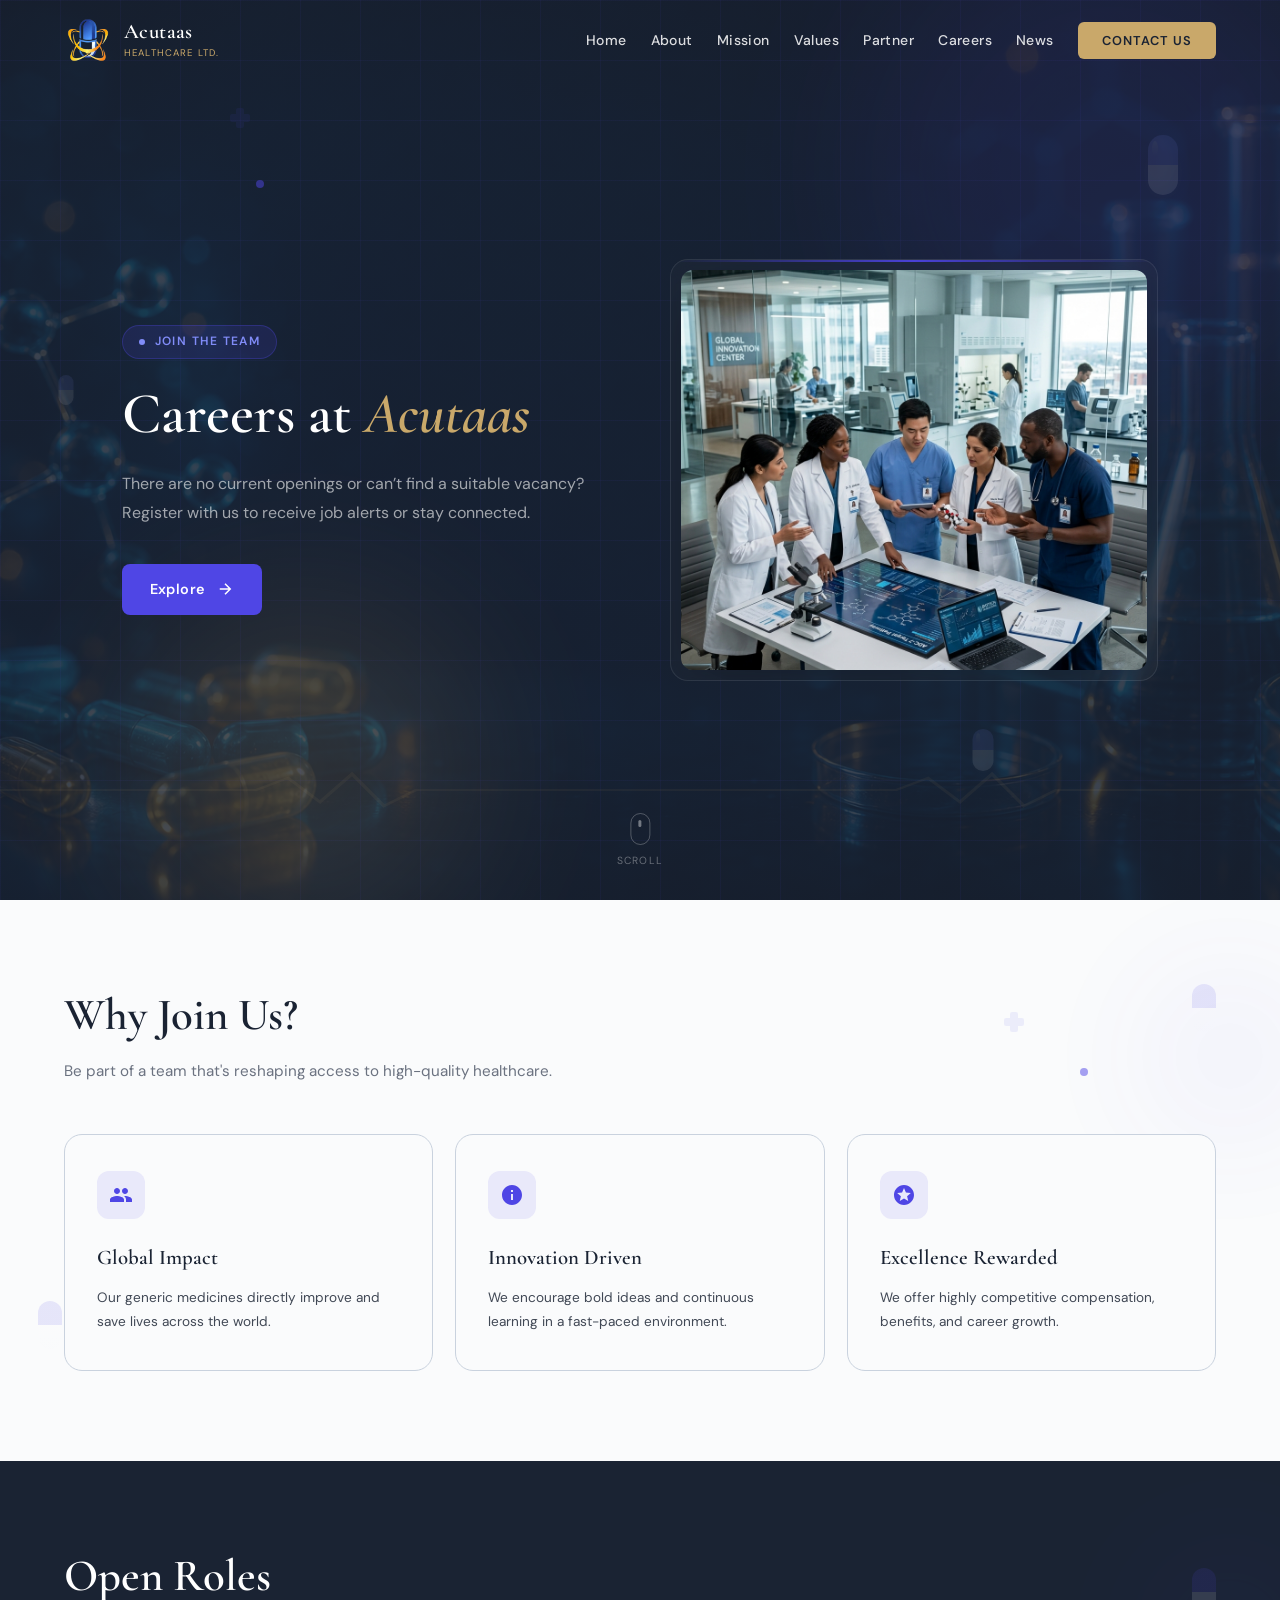
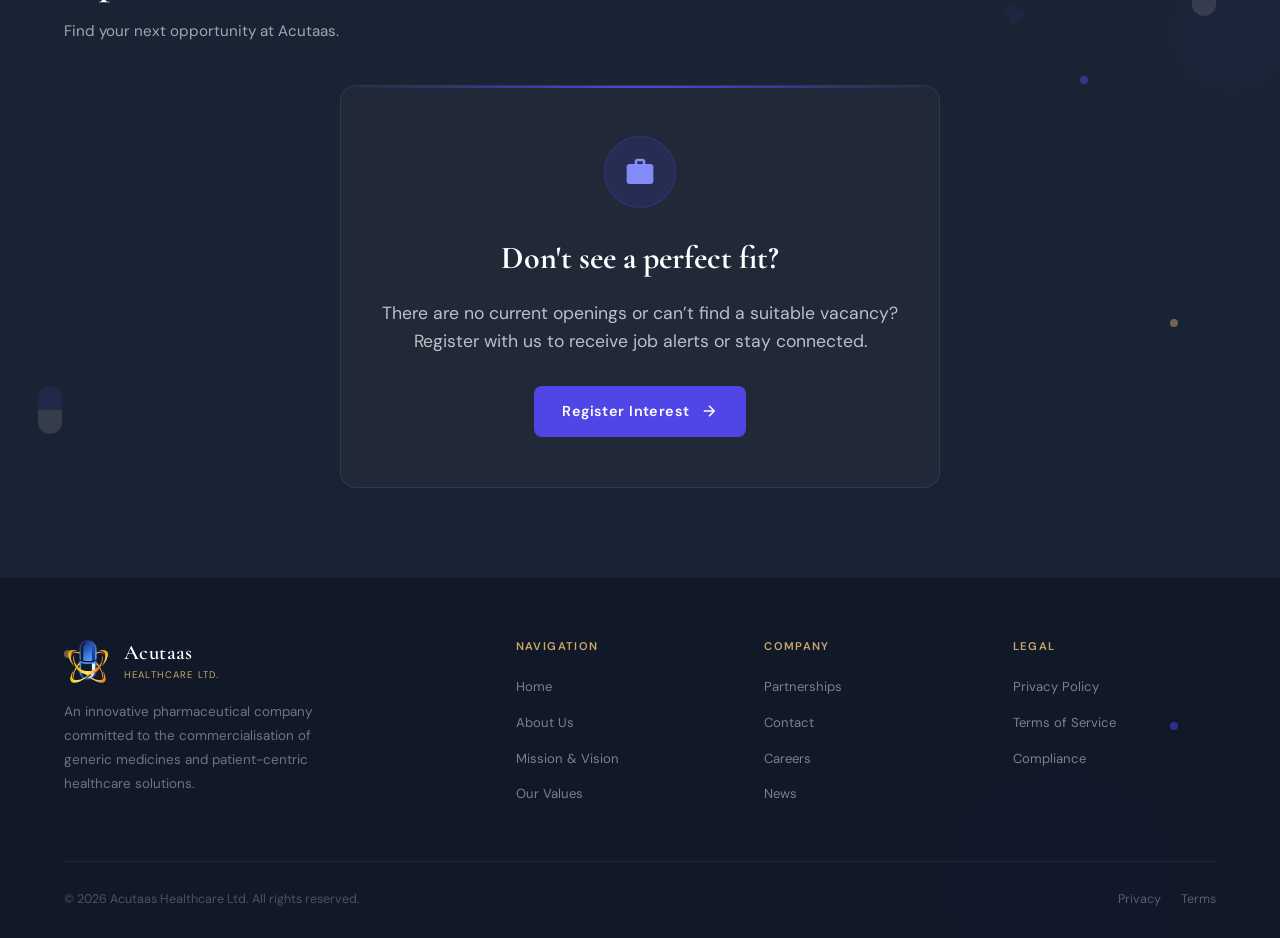
==== commit 435a5b29: "image changes" ====
--- a/careers.html
+++ b/careers.html
@@ -1,165 +1,293 @@
-<!DOCTYPE html>
+<!doctype html>
 <html lang="en">
-<head>
-<meta charset="UTF-8">
-<meta name="viewport" content="width=device-width, initial-scale=1.0">
-<title>Careers | Acutaas Healthcare Ltd</title>
-<link rel="icon" type="image/png" href="./assets/images/logo-capsule.png">
-<link rel="preconnect" href="https://fonts.googleapis.com">
-<link href="https://fonts.googleapis.com/css2?family=Cormorant+Garamond:ital,wght@0,300;0,400;0,600;0,700;1,300;1,400&family=DM+Sans:opsz,wght@9..40,300;9..40,400;9..40,500;9..40,600&display=swap" rel="stylesheet">
-<link rel="stylesheet" href="./css/base/variables.css">
-<link rel="stylesheet" href="./css/base/global.css">
-<link rel="stylesheet" href="./css/base/animations.css">
-<link rel="stylesheet" href="./css/base/common.css">
-<link rel="stylesheet" href="./css/components/navbar.css">
-<link rel="stylesheet" href="./css/components/hero.css">
-<link rel="stylesheet" href="./css/components/about.css">
-<link rel="stylesheet" href="./css/components/mission.css">
-<link rel="stylesheet" href="./css/components/values.css">
-<link rel="stylesheet" href="./css/components/partner.css">
-<link rel="stylesheet" href="./css/components/cta.css">
-<link rel="stylesheet" href="./css/components/contact.css">
-<link rel="stylesheet" href="./css/components/footer.css">
-<link rel="stylesheet" href="./css/base/responsive.css">
-  <link rel="stylesheet" href="./css/components/page-layout.css">
-</head>
-<body>
-
-<!-- Navigation -->
-<nav id="navbar">
-  <a href="index.html#home" class="nav-logo">
-    <div class="nav-logo-icon">
-      <img src="./assets/images/logo-capsule.png" alt="Acutaas Logo" class="logo-img" />
+  <head>
+    <meta charset="UTF-8" />
+    <meta name="viewport" content="width=device-width, initial-scale=1.0" />
+    <title>Careers | Acutaas Healthcare Ltd</title>
+    <link rel="icon" type="image/png" href="./assets/images/logo-capsule.png" />
+    <link rel="preconnect" href="https://fonts.googleapis.com" />
+    <link
+      href="https://fonts.googleapis.com/css2?family=Cormorant+Garamond:ital,wght@0,300;0,400;0,600;0,700;1,300;1,400&family=DM+Sans:opsz,wght@9..40,300;9..40,400;9..40,500;9..40,600&display=swap"
+      rel="stylesheet"
+    />
+    <link rel="stylesheet" href="./css/base/variables.css" />
+    <link rel="stylesheet" href="./css/base/global.css" />
+    <link rel="stylesheet" href="./css/base/animations.css" />
+    <link rel="stylesheet" href="./css/base/common.css" />
+    <link rel="stylesheet" href="./css/components/navbar.css" />
+    <link rel="stylesheet" href="./css/components/hero.css" />
+    <link rel="stylesheet" href="./css/components/about.css" />
+    <link rel="stylesheet" href="./css/components/mission.css" />
+    <link rel="stylesheet" href="./css/components/values.css" />
+    <link rel="stylesheet" href="./css/components/partner.css" />
+    <link rel="stylesheet" href="./css/components/cta.css" />
+    <link rel="stylesheet" href="./css/components/contact.css" />
+    <link rel="stylesheet" href="./css/components/footer.css" />
+    <link rel="stylesheet" href="./css/base/responsive.css" />
+    <link rel="stylesheet" href="./css/components/page-layout.css" />
+  </head>
+  <body>
+    <!-- Navigation -->
+    <nav id="navbar">
+      <a href="index.html#home" class="nav-logo">
+        <div class="nav-logo-icon">
+          <img
+            src="./assets/images/logo-capsule.png"
+            alt="Acutaas Logo"
+            class="logo-img"
+          />
+        </div>
+        <div>
+          <span class="nav-logo-text">Acutaas</span>
+          <span class="nav-logo-sub">Healthcare Ltd.</span>
+        </div>
+      </a>
+
+      <ul class="nav-links">
+        <li><a href="index.html#home">Home</a></li>
+        <li><a href="index.html#about">About</a></li>
+        <li><a href="index.html#mission">Mission</a></li>
+        <li><a href="index.html#values">Values</a></li>
+        <li><a href="index.html#partner">Partner</a></li>
+        <li><a href="careers.html">Careers</a></li>
+        <li><a href="news.html">News</a></li>
+        <li><a href="contact.html" class="nav-cta">Contact Us</a></li>
+      </ul>
+
+      <button class="hamburger" onclick="toggleMenu()">
+        <span></span><span></span><span></span>
+      </button>
+    </nav>
+
+    <div class="mobile-menu" id="mobileMenu">
+      <a href="index.html#home" onclick="toggleMenu()">Home</a>
+      <a href="index.html#about" onclick="toggleMenu()">About Us</a>
+      <a href="index.html#mission" onclick="toggleMenu()">Mission & Aims</a>
+      <a href="index.html#values" onclick="toggleMenu()">Our Values</a>
+      <a href="index.html#partner" onclick="toggleMenu()">Partnerships</a>
+      <a href="careers.html" onclick="toggleMenu()">Careers</a>
+      <a href="news.html" onclick="toggleMenu()">News</a>
+      <a href="contact.html" onclick="toggleMenu()">Contact Us</a>
     </div>
-    <div>
-      <span class="nav-logo-text">Acutaas</span>
-      <span class="nav-logo-sub">Healthcare Ltd.</span>
-    </div>
-  </a>
-
-  <ul class="nav-links">
-    <li><a href="index.html#home">Home</a></li>
-    <li><a href="index.html#about">About</a></li>
-    <li><a href="index.html#mission">Mission</a></li>
-    <li><a href="index.html#values">Values</a></li>
-    <li><a href="index.html#partner">Partner</a></li>
-    <li><a href="careers.html">Careers</a></li>
-    <li><a href="news.html">News</a></li>
-    <li><a href="contact.html" class="nav-cta">Contact Us</a></li>
-  </ul>
-
-  <button class="hamburger" onclick="toggleMenu()">
-    <span></span><span></span><span></span>
-  </button>
-</nav>
-
-<div class="mobile-menu" id="mobileMenu">
-  <a href="index.html#home" onclick="toggleMenu()">Home</a>
-  <a href="index.html#about" onclick="toggleMenu()">About Us</a>
-  <a href="index.html#mission" onclick="toggleMenu()">Mission & Aims</a>
-  <a href="index.html#values" onclick="toggleMenu()">Our Values</a>
-  <a href="index.html#partner" onclick="toggleMenu()">Partnerships</a>
-  <a href="careers.html" onclick="toggleMenu()">Careers</a>
-  <a href="news.html" onclick="toggleMenu()">News</a>
-  <a href="contact.html" onclick="toggleMenu()">Contact Us</a>
-</div>
-<!-- MARKETING HERO -->
-<section id="home" style="background-image: linear-gradient(rgba(var(--navy-rgb), 0.85), rgba(var(--navy-rgb), 0.85)), url('https://images.unsplash.com/photo-1522071820081-009f0129c71c?auto=format&fit=crop&w=2000&q=80');">
-  <div class="hero-bg-grid"></div>
-  <div class="hero-orb hero-orb-1"></div>
-  <div class="hero-orb hero-orb-2"></div>
-
-  <div class="section-anim-container">
-    <div class="floating-capsule" style="top: 15%; right: 8%; animation-delay: 0s;"><div class="capsule-body"></div></div>
-    <div class="floating-capsule" style="top: 80%; right: 22%; animation-delay: -2s; transform: scale(0.7);"><div class="capsule-body"></div></div>
-    <div class="floating-capsule" style="top: 40%; left: 4%; animation-delay: -4s; transform: scale(0.5);"><div class="capsule-body"></div></div>
-    <div class="molecule-dot blue" style="top: 20%; left: 20%; animation-delay: 0s;"></div>
-    <div class="molecule-dot gold" style="top: 65%; left: 12%; animation-delay: -1s;"></div>
-    <div class="molecule-dot blue" style="top: 40%; right: 30%; animation-delay: -2s;"></div>
-    <div class="medical-cross-small" style="top: 12%; left: 18%;"></div>
-    <div class="medical-cross-small" style="bottom: 25%; right: 12%; animation-direction: reverse;"></div>
-    <div class="heartbeat-line-subtle">
-      <svg viewBox="0 0 1200 40" preserveAspectRatio="none">
-        <path class="heartbeat-path" d="M0,20 L100,20 L120,20 L135,8 L150,32 L165,4 L180,36 L195,20 L220,20 L400,20 L420,20 L435,8 L450,32 L465,4 L480,36 L495,20 L520,20 L700,20 L720,20 L735,8 L750,32 L765,4 L780,36 L795,20 L820,20 L1000,20 L1020,20 L1035,8 L1050,32 L1065,4 L1080,36 L1095,20 L1200,20"/>
-      </svg>
-    </div>
-  </div>
-
-  <div class="hero-content">
-    <div class="hero-text-col">
-      <div class="hero-eyebrow">Join The Team</div>
-      <h1 class="hero-title">Careers at <em>Acutaas</em></h1>
-      <p class="hero-desc">There are no current openings or can’t find a suitable vacancy? Register with us to receive job alerts or stay connected.</p>
-      <div class="hero-actions">
-        <a href="#content" class="btn-primary">
-          Explore
-          <svg viewBox="0 0 24 24"><path d="M5 12h14M12 5l7 7-7 7" stroke="currentColor" stroke-width="2" fill="none"/></svg>
-        </a>
+    <!-- MARKETING HERO -->
+    <section
+      id="home"
+      style="
+        background-image:
+          linear-gradient(
+            rgba(var(--navy-rgb), 0.85),
+            rgba(var(--navy-rgb), 0.85)
+          ),
+          url(&quot;./assets/images/careers-hero-bg.png&quot;);
+      "
+    >
+      <div class="hero-bg-grid"></div>
+      <div class="hero-orb hero-orb-1"></div>
+      <div class="hero-orb hero-orb-2"></div>
+
+      <div class="section-anim-container">
+        <div
+          class="floating-capsule"
+          style="top: 15%; right: 8%; animation-delay: 0s"
+        >
+          <div class="capsule-body"></div>
+        </div>
+        <div
+          class="floating-capsule"
+          style="
+            top: 80%;
+            right: 22%;
+            animation-delay: -2s;
+            transform: scale(0.7);
+          "
+        >
+          <div class="capsule-body"></div>
+        </div>
+        <div
+          class="floating-capsule"
+          style="
+            top: 40%;
+            left: 4%;
+            animation-delay: -4s;
+            transform: scale(0.5);
+          "
+        >
+          <div class="capsule-body"></div>
+        </div>
+        <div
+          class="molecule-dot blue"
+          style="top: 20%; left: 20%; animation-delay: 0s"
+        ></div>
+        <div
+          class="molecule-dot gold"
+          style="top: 65%; left: 12%; animation-delay: -1s"
+        ></div>
+        <div
+          class="molecule-dot blue"
+          style="top: 40%; right: 30%; animation-delay: -2s"
+        ></div>
+        <div class="medical-cross-small" style="top: 12%; left: 18%"></div>
+        <div
+          class="medical-cross-small"
+          style="bottom: 25%; right: 12%; animation-direction: reverse"
+        ></div>
+        <div class="heartbeat-line-subtle">
+          <svg viewBox="0 0 1200 40" preserveAspectRatio="none">
+            <path
+              class="heartbeat-path"
+              d="M0,20 L100,20 L120,20 L135,8 L150,32 L165,4 L180,36 L195,20 L220,20 L400,20 L420,20 L435,8 L450,32 L465,4 L480,36 L495,20 L520,20 L700,20 L720,20 L735,8 L750,32 L765,4 L780,36 L795,20 L820,20 L1000,20 L1020,20 L1035,8 L1050,32 L1065,4 L1080,36 L1095,20 L1200,20"
+            />
+          </svg>
+        </div>
       </div>
-    </div>
-    
-    <div class="hero-visual-col" style="animation: fadeIn 1s ease 0.5s both;">
-      <div class="hero-visual-card" style="padding: 10px;">
-        <img src="./assets/images/hero_careers.png" alt="Hero Image" style="width: 100%; height: 400px; object-fit: cover; border-radius: 12px; display: block; filter: drop-shadow(0 15px 35px rgba(var(--black-rgb), 0.25));" />
+
+      <div class="hero-content">
+        <div class="hero-text-col">
+          <div class="hero-eyebrow">Join The Team</div>
+          <h1 class="hero-title">Careers at <em>Acutaas</em></h1>
+          <p class="hero-desc">
+            There are no current openings or can’t find a suitable vacancy?
+            Register with us to receive job alerts or stay connected.
+          </p>
+          <div class="hero-actions">
+            <a href="#content" class="btn-primary">
+              Explore
+              <svg viewBox="0 0 24 24">
+                <path
+                  d="M5 12h14M12 5l7 7-7 7"
+                  stroke="currentColor"
+                  stroke-width="2"
+                  fill="none"
+                />
+              </svg>
+            </a>
+          </div>
+        </div>
+
+        <div
+          class="hero-visual-col"
+          style="animation: fadeIn 1s ease 0.5s both"
+        >
+          <div class="hero-visual-card" style="padding: 10px">
+            <img
+              src="./assets/images/hero_careers.png"
+              alt="Hero Image"
+              style="
+                width: 100%;
+                height: 400px;
+                object-fit: cover;
+                border-radius: 12px;
+                display: block;
+                filter: drop-shadow(0 15px 35px rgba(var(--black-rgb), 0.25));
+              "
+            />
+          </div>
+        </div>
       </div>
-    </div>
-  </div>
-
-  <div class="scroll-indicator">
-    <div class="scroll-mouse"></div>
-    <span>Scroll</span>
-  </div>
-</section>
-
-<!-- MAIN CONTENT -->
-<div id="content">
-
-<!-- LIGHT SECTION -->
-<section id="why-us" class="section-light">
-  <div class="section-anim-container">
-    <div class="floating-pill" style="top: 15%; right: 5%; animation-delay: 0s;"></div>
-    <div class="floating-pill" style="bottom: 20%; left: 3%; animation-delay: -2.5s;"></div>
-    <div class="molecule-dot blue" style="top: 30%; right: 15%; animation-delay: -1s;"></div>
-    <div class="molecule-dot gold" style="bottom: 35%; right: 8%; animation-delay: -2s;"></div>
-    <div class="medical-cross-small" style="top: 20%; right: 20%; animation-delay: -5s;"></div>
-    <div class="glow-orb" style="width: 200px; height: 200px; background: var(--blue-primary); opacity: 0.04; top: 10%; right: -50px;"></div>
-  </div>
-  <div class="container">
-    <div class="section-header reveal">
-      <h2 class="section-title">Why Join Us?</h2>
-      <p class="section-sub">Be part of a team that's reshaping access to high-quality healthcare.</p>
-    </div>
-    
-    <div class="mission-cards reveal reveal-delay-1">
-      <div class="mission-card mission-card-3">
-        <div class="mission-icon">
-          <svg viewBox="0 0 24 24"><path d="M16 11c1.66 0 2.99-1.34 2.99-3S17.66 5 16 5c-1.66 0-3 1.34-3 3s1.34 3 3 3zm-8 0c1.66 0 2.99-1.34 2.99-3S9.66 5 8 5C6.34 5 5 6.34 5 8s1.34 3 3 3zm0 2c-2.33 0-7 1.17-7 3.5V19h14v-2.5c0-2.33-4.67-3.5-7-3.5zm8 0c-.29 0-.62.02-.97.05 1.16.84 1.97 1.97 1.97 3.45V19h6v-2.5c0-2.33-4.67-3.5-7-3.5z"/></svg>
-        </div>
-        <h3 class="mission-card-title">Global Impact</h3>
-        <p class="mission-card-text">Our generic medicines directly improve and save lives across the world.</p>
+
+      <div class="scroll-indicator">
+        <div class="scroll-mouse"></div>
+        <span>Scroll</span>
       </div>
-      
-      <div class="mission-card mission-card-3">
-        <div class="mission-icon">
-          <svg viewBox="0 0 24 24"><path d="M12 2C6.48 2 2 6.48 2 12s4.48 10 10 10 10-4.48 10-10S17.52 2 12 2zm1 15h-2v-6h2v6zm0-8h-2V7h2v2z"/></svg>
-        </div>
-        <h3 class="mission-card-title">Innovation Driven</h3>
-        <p class="mission-card-text">We encourage bold ideas and continuous learning in a fast-paced environment.</p>
-      </div>
-      
-      <div class="mission-card mission-card-3">
-        <div class="mission-icon">
-          <svg viewBox="0 0 24 24"><path d="M11.99 2C6.47 2 2 6.48 2 12s4.47 10 9.99 10C17.52 22 22 17.52 22 12S17.52 2 11.99 2zm4.24 16L12 15.45 7.77 18l1.12-4.81-3.73-3.23 4.92-.42L12 5l1.92 4.53 4.92.42-3.73 3.23L16.23 18z"/></svg>
-        </div>
-        <h3 class="mission-card-title">Excellence Rewarded</h3>
-        <p class="mission-card-text">We offer highly competitive compensation, benefits, and career growth.</p>
-      </div>
-    </div>
-  </div>
-</section>
-
-<!-- DARK SECTION (Open Roles) -->
-<!-- <section id="open-roles" class="section-dark">
+    </section>
+
+    <!-- MAIN CONTENT -->
+    <div id="content">
+      <!-- LIGHT SECTION -->
+      <section id="why-us" class="section-light">
+        <div class="section-anim-container">
+          <div
+            class="floating-pill"
+            style="top: 15%; right: 5%; animation-delay: 0s"
+          ></div>
+          <div
+            class="floating-pill"
+            style="bottom: 20%; left: 3%; animation-delay: -2.5s"
+          ></div>
+          <div
+            class="molecule-dot blue"
+            style="top: 30%; right: 15%; animation-delay: -1s"
+          ></div>
+          <div
+            class="molecule-dot gold"
+            style="bottom: 35%; right: 8%; animation-delay: -2s"
+          ></div>
+          <div
+            class="medical-cross-small"
+            style="top: 20%; right: 20%; animation-delay: -5s"
+          ></div>
+          <div
+            class="glow-orb"
+            style="
+              width: 200px;
+              height: 200px;
+              background: var(--blue-primary);
+              opacity: 0.04;
+              top: 10%;
+              right: -50px;
+            "
+          ></div>
+        </div>
+        <div class="container">
+          <div class="section-header reveal">
+            <h2 class="section-title">Why Join Us?</h2>
+            <p class="section-sub">
+              Be part of a team that's reshaping access to high-quality
+              healthcare.
+            </p>
+          </div>
+
+          <div class="mission-cards reveal reveal-delay-1">
+            <div class="mission-card mission-card-3">
+              <div class="mission-icon">
+                <svg viewBox="0 0 24 24">
+                  <path
+                    d="M16 11c1.66 0 2.99-1.34 2.99-3S17.66 5 16 5c-1.66 0-3 1.34-3 3s1.34 3 3 3zm-8 0c1.66 0 2.99-1.34 2.99-3S9.66 5 8 5C6.34 5 5 6.34 5 8s1.34 3 3 3zm0 2c-2.33 0-7 1.17-7 3.5V19h14v-2.5c0-2.33-4.67-3.5-7-3.5zm8 0c-.29 0-.62.02-.97.05 1.16.84 1.97 1.97 1.97 3.45V19h6v-2.5c0-2.33-4.67-3.5-7-3.5z"
+                  />
+                </svg>
+              </div>
+              <h3 class="mission-card-title">Global Impact</h3>
+              <p class="mission-card-text">
+                Our generic medicines directly improve and save lives across the
+                world.
+              </p>
+            </div>
+
+            <div class="mission-card mission-card-3">
+              <div class="mission-icon">
+                <svg viewBox="0 0 24 24">
+                  <path
+                    d="M12 2C6.48 2 2 6.48 2 12s4.48 10 10 10 10-4.48 10-10S17.52 2 12 2zm1 15h-2v-6h2v6zm0-8h-2V7h2v2z"
+                  />
+                </svg>
+              </div>
+              <h3 class="mission-card-title">Innovation Driven</h3>
+              <p class="mission-card-text">
+                We encourage bold ideas and continuous learning in a fast-paced
+                environment.
+              </p>
+            </div>
+
+            <div class="mission-card mission-card-3">
+              <div class="mission-icon">
+                <svg viewBox="0 0 24 24">
+                  <path
+                    d="M11.99 2C6.47 2 2 6.48 2 12s4.47 10 9.99 10C17.52 22 22 17.52 22 12S17.52 2 11.99 2zm4.24 16L12 15.45 7.77 18l1.12-4.81-3.73-3.23 4.92-.42L12 5l1.92 4.53 4.92.42-3.73 3.23L16.23 18z"
+                  />
+                </svg>
+              </div>
+              <h3 class="mission-card-title">Excellence Rewarded</h3>
+              <p class="mission-card-text">
+                We offer highly competitive compensation, benefits, and career
+                growth.
+              </p>
+            </div>
+          </div>
+        </div>
+      </section>
+
+      <!-- DARK SECTION (Open Roles) -->
+      <!-- <section id="open-roles" class="section-dark">
   <div class="section-anim-container">
     <div class="floating-pill" style="top: 15%; right: 5%; animation-delay: 0s;"></div>
     <div class="floating-pill" style="bottom: 20%; left: 3%; animation-delay: -2.5s;"></div>
@@ -201,248 +329,405 @@
   </div>
 </section> -->
 
-<!-- DARK SECTION (Open Roles) -->
-<section id="open-roles" class="section-dark">
-  <div class="section-anim-container">
-    <div class="floating-pill" style="top: 15%; right: 5%; animation-delay: 0s;"></div>
-    <div class="floating-pill" style="bottom: 20%; left: 3%; animation-delay: -2.5s;"></div>
-    <div class="molecule-dot blue" style="top: 30%; right: 15%; animation-delay: -1s;"></div>
-    <div class="molecule-dot gold" style="bottom: 35%; right: 8%; animation-delay: -2s;"></div>
-    <div class="medical-cross-small" style="top: 20%; right: 20%; animation-delay: -5s;"></div>
-    <div class="glow-orb" style="width: 200px; height: 200px; background: var(--blue-primary); opacity: 0.04; top: 10%; right: -50px;"></div>
-  </div>
-  
-  <div class="container relative">
-    <div class="section-header reveal">
-      <h2 class="section-title">Open Roles</h2>
-      <p class="section-sub">Find your next opportunity at Acutaas.</p>
+      <!-- DARK SECTION (Open Roles) -->
+      <section id="open-roles" class="section-dark">
+        <div class="section-anim-container">
+          <div
+            class="floating-pill"
+            style="top: 15%; right: 5%; animation-delay: 0s"
+          ></div>
+          <div
+            class="floating-pill"
+            style="bottom: 20%; left: 3%; animation-delay: -2.5s"
+          ></div>
+          <div
+            class="molecule-dot blue"
+            style="top: 30%; right: 15%; animation-delay: -1s"
+          ></div>
+          <div
+            class="molecule-dot gold"
+            style="bottom: 35%; right: 8%; animation-delay: -2s"
+          ></div>
+          <div
+            class="medical-cross-small"
+            style="top: 20%; right: 20%; animation-delay: -5s"
+          ></div>
+          <div
+            class="glow-orb"
+            style="
+              width: 200px;
+              height: 200px;
+              background: var(--blue-primary);
+              opacity: 0.04;
+              top: 10%;
+              right: -50px;
+            "
+          ></div>
+        </div>
+
+        <div class="container relative">
+          <div class="section-header reveal">
+            <h2 class="section-title">Open Roles</h2>
+            <p class="section-sub">Find your next opportunity at Acutaas.</p>
+          </div>
+
+          <div
+            class="no-roles-container reveal reveal-delay-1"
+            style="
+              text-align: center;
+              max-width: 600px;
+              margin: 40px auto 0;
+              background: rgba(255, 255, 255, 0.03);
+              border: 1px solid rgba(255, 255, 255, 0.08);
+              padding: 50px 40px;
+              border-radius: 16px;
+              backdrop-filter: blur(10px);
+              position: relative;
+              overflow: hidden;
+            "
+          >
+            <!-- Subtle top border highlight -->
+            <div
+              style="
+                position: absolute;
+                top: 0;
+                left: 0;
+                right: 0;
+                height: 2px;
+                background: linear-gradient(
+                  90deg,
+                  transparent,
+                  var(--blue-primary),
+                  transparent
+                );
+              "
+            ></div>
+
+            <div
+              style="
+                width: 72px;
+                height: 72px;
+                background: rgba(var(--blue-primary-rgb), 0.15);
+                border: 1px solid rgba(var(--blue-primary-rgb), 0.3);
+                border-radius: 50%;
+                display: flex;
+                align-items: center;
+                justify-content: center;
+                margin: 0 auto 24px;
+              "
+            >
+              <svg
+                viewBox="0 0 24 24"
+                style="width: 32px; height: 32px; fill: var(--blue-light)"
+              >
+                <path
+                  d="M20 6h-4V4c0-1.11-.89-2-2-2h-4c-1.11 0-2 .89-2 2v2H4c-1.11 0-1.99.89-1.99 2L2 19c0 1.11.89 2 2 2h16c1.11 0 2-.89 2-2V8c0-1.11-.89-2-2-2zm-6 0h-4V4h4v2z"
+                />
+              </svg>
+            </div>
+
+            <h3
+              style="
+                font-family: var(--font-display);
+                font-size: 2rem;
+                color: var(--white);
+                margin-bottom: 16px;
+              "
+            >
+              Don't see a perfect fit?
+            </h3>
+            <p
+              style="
+                color: rgba(255, 255, 255, 0.7);
+                font-size: 1.1rem;
+                line-height: 1.6;
+                margin-bottom: 30px;
+              "
+            >
+              There are no current openings or can’t find a suitable vacancy?
+              Register with us to receive job alerts or stay connected.
+            </p>
+
+            <a
+              href="contact.html"
+              class="btn-primary"
+              style="display: inline-flex; align-items: center; gap: 10px"
+            >
+              Register Interest
+              <svg
+                viewBox="0 0 24 24"
+                style="width: 18px; height: 18px; fill: currentColor"
+              >
+                <path
+                  d="M5 12h14M12 5l7 7-7 7"
+                  stroke="currentColor"
+                  stroke-width="2"
+                  fill="none"
+                />
+              </svg>
+            </a>
+          </div>
+        </div>
+      </section>
     </div>
-    
-    <div class="no-roles-container reveal reveal-delay-1" style="text-align: center; max-width: 600px; margin: 40px auto 0; background: rgba(255, 255, 255, 0.03); border: 1px solid rgba(255, 255, 255, 0.08); padding: 50px 40px; border-radius: 16px; backdrop-filter: blur(10px); position: relative; overflow: hidden;">
-      <!-- Subtle top border highlight -->
-      <div style="position: absolute; top: 0; left: 0; right: 0; height: 2px; background: linear-gradient(90deg, transparent, var(--blue-primary), transparent);"></div>
-      
-      <div style="width: 72px; height: 72px; background: rgba(var(--blue-primary-rgb), 0.15); border: 1px solid rgba(var(--blue-primary-rgb), 0.3); border-radius: 50%; display: flex; align-items: center; justify-content: center; margin: 0 auto 24px;">
-        <svg viewBox="0 0 24 24" style="width: 32px; height: 32px; fill: var(--blue-light);"><path d="M20 6h-4V4c0-1.11-.89-2-2-2h-4c-1.11 0-2 .89-2 2v2H4c-1.11 0-1.99.89-1.99 2L2 19c0 1.11.89 2 2 2h16c1.11 0 2-.89 2-2V8c0-1.11-.89-2-2-2zm-6 0h-4V4h4v2z"/></svg>
+    <footer>
+      <!-- Footer Animations -->
+      <div class="section-anim-container">
+        <div
+          class="molecule-dot gold"
+          style="top: 20%; left: 5%; animation-delay: 0s; opacity: 0.1"
+        ></div>
+        <div
+          class="molecule-dot blue"
+          style="top: 40%; right: 8%; animation-delay: -1.5s; opacity: 0.08"
+        ></div>
+        <div
+          class="glow-orb"
+          style="
+            width: 180px;
+            height: 180px;
+            background: var(--blue-primary);
+            opacity: 0.04;
+            bottom: -40px;
+            right: 10%;
+          "
+        ></div>
       </div>
-      
-      <h3 style="font-family: var(--font-display); font-size: 2rem; color: var(--white); margin-bottom: 16px;">Don't see a perfect fit?</h3>
-      <p style="color: rgba(255, 255, 255, 0.7); font-size: 1.1rem; line-height: 1.6; margin-bottom: 30px;">There are no current openings or can’t find a suitable vacancy? Register with us to receive job alerts or stay connected.</p>
-      
-      <a href="contact.html" class="btn-primary" style="display: inline-flex; align-items: center; gap: 10px;">
-        Register Interest
-        <svg viewBox="0 0 24 24" style="width: 18px; height: 18px; fill: currentColor;"><path d="M5 12h14M12 5l7 7-7 7" stroke="currentColor" stroke-width="2" fill="none"/></svg>
-      </a>
-    </div>
-  </div>
-</section>
-
-</div>
-<footer>
-  <!-- Footer Animations -->
-  <div class="section-anim-container">
-    <div class="molecule-dot gold" style="top: 20%; left: 5%; animation-delay: 0s; opacity: 0.1;"></div>
-    <div class="molecule-dot blue" style="top: 40%; right: 8%; animation-delay: -1.5s; opacity: 0.08;"></div>
-    <div class="glow-orb" style="width: 180px; height: 180px; background: var(--blue-primary); opacity: 0.04; bottom: -40px; right: 10%;"></div>
-  </div>
-
-  <div class="footer-top">
-    <div>
-      <a href="index.html#home" class="nav-logo" style="margin-bottom: 10px;">
-        <div class="nav-logo-icon"><img src="./assets/images/logo-capsule.png" alt="Acutaas Logo" class="logo-img" /></div>
+
+      <div class="footer-top">
         <div>
-          <span class="nav-logo-text">Acutaas</span>
-          <span class="nav-logo-sub">Healthcare Ltd.</span>
-        </div>
-      </a>
-      <p class="footer-brand-desc">An innovative pharmaceutical company committed to the commercialisation of generic medicines and patient-centric healthcare solutions.</p>
-    </div>
-
-    <div>
-      <div class="footer-col-title">Navigation</div>
-      <ul class="footer-links">
-        <li><a href="index.html#home">Home</a></li>
-        <li><a href="index.html#about">About Us</a></li>
-        <li><a href="index.html#mission">Mission & Vision</a></li>
-        <li><a href="index.html#values">Our Values</a></li>
-      </ul>
-    </div>
-
-    <div>
-      <div class="footer-col-title">Company</div>
-      <ul class="footer-links">
-        <li><a href="index.html#partner">Partnerships</a></li>
-        <li><a href="contact.html">Contact</a></li>
-        <li><a href="careers.html">Careers</a></li>
-        <li><a href="news.html">News</a></li>
-      </ul>
-    </div>
-
-    <div>
-      <div class="footer-col-title">Legal</div>
-      <ul class="footer-links">
-        <li><a href="privacy.html">Privacy Policy</a></li>
-        <li><a href="terms.html">Terms of Service</a></li>
-        <li><a href="compliance.html">Compliance</a></li>
-      </ul>
-    </div>
-  </div>
-
-  <div class="footer-bottom">
-    <p class="footer-copy">&copy; 2026 Acutaas Healthcare Ltd. All rights reserved.</p>
-    <div class="footer-legal">
-      <a href="privacy.html">Privacy</a>
-      <a href="terms.html">Terms</a>
-    </div>
-  </div>
-</footer>
-
-<script>
-// Mobile menu toggle
-function toggleMenu() {
-  document.getElementById('mobileMenu').classList.toggle('open');
-}
-
-// Navbar scroll effect
-window.addEventListener('scroll', function() {
-  const navbar = document.getElementById('navbar');
-  const sections = document.querySelectorAll('section');
-  const scrollTop = window.scrollY;
-
-  if (scrollTop > 50) {
-    navbar.classList.add('scrolled');
-  } else {
-    navbar.classList.remove('scrolled');
-  }
-
-  // Check if we're on a light section
-  let onLightSection = false;
-  sections.forEach(section => {
-    if (section.id !== 'home' && section.id !== 'values' && section.id !== 'cta') {
-      const rect = section.getBoundingClientRect();
-      if (rect.top <= 80 && rect.bottom > 80) {
-        onLightSection = true;
+          <a
+            href="index.html#home"
+            class="nav-logo"
+            style="margin-bottom: 10px"
+          >
+            <div class="nav-logo-icon">
+              <img
+                src="./assets/images/logo-capsule.png"
+                alt="Acutaas Logo"
+                class="logo-img"
+              />
+            </div>
+            <div>
+              <span class="nav-logo-text">Acutaas</span>
+              <span class="nav-logo-sub">Healthcare Ltd.</span>
+            </div>
+          </a>
+          <p class="footer-brand-desc">
+            An innovative pharmaceutical company committed to the
+            commercialisation of generic medicines and patient-centric
+            healthcare solutions.
+          </p>
+        </div>
+
+        <div>
+          <div class="footer-col-title">Navigation</div>
+          <ul class="footer-links">
+            <li><a href="index.html#home">Home</a></li>
+            <li><a href="index.html#about">About Us</a></li>
+            <li><a href="index.html#mission">Mission & Vision</a></li>
+            <li><a href="index.html#values">Our Values</a></li>
+          </ul>
+        </div>
+
+        <div>
+          <div class="footer-col-title">Company</div>
+          <ul class="footer-links">
+            <li><a href="index.html#partner">Partnerships</a></li>
+            <li><a href="contact.html">Contact</a></li>
+            <li><a href="careers.html">Careers</a></li>
+            <li><a href="news.html">News</a></li>
+          </ul>
+        </div>
+
+        <div>
+          <div class="footer-col-title">Legal</div>
+          <ul class="footer-links">
+            <li><a href="privacy.html">Privacy Policy</a></li>
+            <li><a href="terms.html">Terms of Service</a></li>
+            <li><a href="compliance.html">Compliance</a></li>
+          </ul>
+        </div>
+      </div>
+
+      <div class="footer-bottom">
+        <p class="footer-copy">
+          &copy; 2026 Acutaas Healthcare Ltd. All rights reserved.
+        </p>
+        <div class="footer-legal">
+          <a href="privacy.html">Privacy</a>
+          <a href="terms.html">Terms</a>
+        </div>
+      </div>
+    </footer>
+
+    <script>
+      // Mobile menu toggle
+      function toggleMenu() {
+        document.getElementById("mobileMenu").classList.toggle("open");
       }
-    }
-  });
-
-  if (onLightSection && scrollTop > 50) {
-    navbar.classList.add('light-nav');
-  } else {
-    navbar.classList.remove('light-nav');
-  }
-});
-
-// Scroll reveal
-function reveal() {
-  const reveals = document.querySelectorAll('.reveal');
-  reveals.forEach(el => {
-    const windowHeight = window.innerHeight;
-    const elementTop = el.getBoundingClientRect().top;
-    const elementVisible = 120;
-    if (elementTop < windowHeight - elementVisible) {
-      el.classList.add('visible');
-    }
-  });
-}
-
-window.addEventListener('scroll', reveal);
-window.addEventListener('load', reveal);
-
-// Form validation and Custom Select setup
-document.addEventListener('DOMContentLoaded', () => {
-  const form = document.getElementById('contactForm');
-  
-  // Custom Select Logic
-  const customSelects = document.querySelectorAll('.custom-select-container');
-  customSelects.forEach(container => {
-    const select = container.querySelector('select');
-    const trigger = container.querySelector('.custom-select-trigger');
-    const triggerText = trigger.querySelector('span');
-    const options = container.querySelectorAll('.custom-option');
-    
-    trigger.addEventListener('click', () => {
-      container.classList.toggle('open');
-    });
-    
-    options.forEach(option => {
-      option.addEventListener('click', () => {
-        select.value = option.getAttribute('data-value');
-        select.dispatchEvent(new Event('input', { bubbles: true }));
-        
-        triggerText.textContent = option.textContent;
-        options.forEach(opt => opt.classList.remove('selected'));
-        option.classList.add('selected');
-        
-        container.classList.remove('open');
+
+      // Navbar scroll effect
+      window.addEventListener("scroll", function () {
+        const navbar = document.getElementById("navbar");
+        const sections = document.querySelectorAll("section");
+        const scrollTop = window.scrollY;
+
+        if (scrollTop > 50) {
+          navbar.classList.add("scrolled");
+        } else {
+          navbar.classList.remove("scrolled");
+        }
+
+        // Check if we're on a light section
+        let onLightSection = false;
+        sections.forEach((section) => {
+          if (
+            section.id !== "home" &&
+            section.id !== "values" &&
+            section.id !== "cta"
+          ) {
+            const rect = section.getBoundingClientRect();
+            if (rect.top <= 80 && rect.bottom > 80) {
+              onLightSection = true;
+            }
+          }
+        });
+
+        if (onLightSection && scrollTop > 50) {
+          navbar.classList.add("light-nav");
+        } else {
+          navbar.classList.remove("light-nav");
+        }
       });
-    });
-    
-    document.addEventListener('click', (e) => {
-      if (!container.contains(e.target)) {
-        container.classList.remove('open');
+
+      // Scroll reveal
+      function reveal() {
+        const reveals = document.querySelectorAll(".reveal");
+        reveals.forEach((el) => {
+          const windowHeight = window.innerHeight;
+          const elementTop = el.getBoundingClientRect().top;
+          const elementVisible = 120;
+          if (elementTop < windowHeight - elementVisible) {
+            el.classList.add("visible");
+          }
+        });
       }
-    });
-  });
-
-  if (form) {
-    // Clear error state when the user types or selects
-    form.addEventListener('input', (e) => {
-      if (e.target.classList.contains('invalid')) {
-        e.target.classList.remove('invalid');
-        if (e.target.tagName === 'SELECT' && e.target.parentElement.classList.contains('custom-select-container')) {
-          e.target.parentElement.querySelector('.custom-select-trigger').classList.remove('invalid');
+
+      window.addEventListener("scroll", reveal);
+      window.addEventListener("load", reveal);
+
+      // Form validation and Custom Select setup
+      document.addEventListener("DOMContentLoaded", () => {
+        const form = document.getElementById("contactForm");
+
+        // Custom Select Logic
+        const customSelects = document.querySelectorAll(
+          ".custom-select-container",
+        );
+        customSelects.forEach((container) => {
+          const select = container.querySelector("select");
+          const trigger = container.querySelector(".custom-select-trigger");
+          const triggerText = trigger.querySelector("span");
+          const options = container.querySelectorAll(".custom-option");
+
+          trigger.addEventListener("click", () => {
+            container.classList.toggle("open");
+          });
+
+          options.forEach((option) => {
+            option.addEventListener("click", () => {
+              select.value = option.getAttribute("data-value");
+              select.dispatchEvent(new Event("input", { bubbles: true }));
+
+              triggerText.textContent = option.textContent;
+              options.forEach((opt) => opt.classList.remove("selected"));
+              option.classList.add("selected");
+
+              container.classList.remove("open");
+            });
+          });
+
+          document.addEventListener("click", (e) => {
+            if (!container.contains(e.target)) {
+              container.classList.remove("open");
+            }
+          });
+        });
+
+        if (form) {
+          // Clear error state when the user types or selects
+          form.addEventListener("input", (e) => {
+            if (e.target.classList.contains("invalid")) {
+              e.target.classList.remove("invalid");
+              if (
+                e.target.tagName === "SELECT" &&
+                e.target.parentElement.classList.contains(
+                  "custom-select-container",
+                )
+              ) {
+                e.target.parentElement
+                  .querySelector(".custom-select-trigger")
+                  .classList.remove("invalid");
+              }
+              const errorMsg =
+                e.target.parentElement.querySelector(".error-msg");
+              if (errorMsg) errorMsg.remove();
+            }
+          });
         }
-        const errorMsg = e.target.parentElement.querySelector('.error-msg');
-        if (errorMsg) errorMsg.remove();
-      }
-    });
-  }
-});
-
-// Form submission
-function handleSubmit(e) {
-  e.preventDefault();
-  const form = e.target;
-  let isValid = true;
-  
-  // Clear all previous errors
-  form.querySelectorAll('.error-msg').forEach(el => el.remove());
-  form.querySelectorAll('.invalid').forEach(el => el.classList.remove('invalid'));
-
-  // Validate each required field
-  Array.from(form.elements).forEach(field => {
-    if (field.name && !field.validity.valid) {
-      isValid = false;
-      field.classList.add('invalid');
-      
-      if (field.tagName === 'SELECT' && field.parentElement.classList.contains('custom-select-container')) {
-        field.parentElement.querySelector('.custom-select-trigger').classList.add('invalid');
-      }
-      
-      const error = document.createElement('div');
-      error.className = 'error-msg';
-      // Provide a custom message if it's valueMissing, otherwise use browser's default
-      if (field.validity.valueMissing) {
-        error.textContent = 'This field is required.';
-      } else if (field.validity.typeMismatch && field.type === 'email') {
-        error.textContent = 'Please enter a valid email address.';
-      } else {
-        error.textContent = field.validationMessage || 'Invalid input.';
-      }
-      
-      field.parentElement.appendChild(error);
-    }
-  });
-
-  if (isValid) {
-    // Show custom toast instead of alert
-    let toast = document.getElementById('successToast');
-    if (!toast) {
-      toast = document.createElement('div');
-      toast.id = 'successToast';
-      toast.className = 'toast-notification';
-      toast.innerHTML = `
+      });
+
+      // Form submission
+      function handleSubmit(e) {
+        e.preventDefault();
+        const form = e.target;
+        let isValid = true;
+
+        // Clear all previous errors
+        form.querySelectorAll(".error-msg").forEach((el) => el.remove());
+        form
+          .querySelectorAll(".invalid")
+          .forEach((el) => el.classList.remove("invalid"));
+
+        // Validate each required field
+        Array.from(form.elements).forEach((field) => {
+          if (field.name && !field.validity.valid) {
+            isValid = false;
+            field.classList.add("invalid");
+
+            if (
+              field.tagName === "SELECT" &&
+              field.parentElement.classList.contains("custom-select-container")
+            ) {
+              field.parentElement
+                .querySelector(".custom-select-trigger")
+                .classList.add("invalid");
+            }
+
+            const error = document.createElement("div");
+            error.className = "error-msg";
+            // Provide a custom message if it's valueMissing, otherwise use browser's default
+            if (field.validity.valueMissing) {
+              error.textContent = "This field is required.";
+            } else if (field.validity.typeMismatch && field.type === "email") {
+              error.textContent = "Please enter a valid email address.";
+            } else {
+              error.textContent = field.validationMessage || "Invalid input.";
+            }
+
+            field.parentElement.appendChild(error);
+          }
+        });
+
+        if (isValid) {
+          // Show custom toast instead of alert
+          let toast = document.getElementById("successToast");
+          if (!toast) {
+            toast = document.createElement("div");
+            toast.id = "successToast";
+            toast.className = "toast-notification";
+            toast.innerHTML = `
         <div class="toast-icon">
           <svg viewBox="0 0 24 24"><path d="M9 16.17L4.83 12l-1.42 1.41L9 19 21 7l-1.41-1.41z"/></svg>
         </div>
@@ -454,30 +739,38 @@
           <svg viewBox="0 0 24 24" width="16" height="16" fill="currentColor"><path d="M19 6.41L17.59 5 12 10.59 6.41 5 5 6.41 10.59 12 5 17.59 6.41 19 12 13.41 17.59 19 19 17.59 13.41 12z"/></svg>
         </button>
       `;
-      document.body.appendChild(toast);
-    }
-    
-    // Force reflow and show
-    void toast.offsetWidth;
-    toast.classList.add('show');
-    
-    // Auto hide
-    setTimeout(() => {
-      toast.classList.remove('show');
-    }, 5000);
-
-    form.reset();
-    
-    // Reset custom selects visually
-    document.querySelectorAll('.custom-select-container').forEach(container => {
-      const triggerText = container.querySelector('.custom-select-trigger span');
-      const defaultOption = container.querySelector('.custom-option[data-value=""]');
-      triggerText.textContent = defaultOption.textContent;
-      container.querySelectorAll('.custom-option').forEach(opt => opt.classList.remove('selected'));
-      defaultOption.classList.add('selected');
-    });
-  }
-}
-</script>
-</body>
-</html>+            document.body.appendChild(toast);
+          }
+
+          // Force reflow and show
+          void toast.offsetWidth;
+          toast.classList.add("show");
+
+          // Auto hide
+          setTimeout(() => {
+            toast.classList.remove("show");
+          }, 5000);
+
+          form.reset();
+
+          // Reset custom selects visually
+          document
+            .querySelectorAll(".custom-select-container")
+            .forEach((container) => {
+              const triggerText = container.querySelector(
+                ".custom-select-trigger span",
+              );
+              const defaultOption = container.querySelector(
+                '.custom-option[data-value=""]',
+              );
+              triggerText.textContent = defaultOption.textContent;
+              container
+                .querySelectorAll(".custom-option")
+                .forEach((opt) => opt.classList.remove("selected"));
+              defaultOption.classList.add("selected");
+            });
+        }
+      }
+    </script>
+  </body>
+</html>
--- a/css/components/hero.css
+++ b/css/components/hero.css
@@ -2,7 +2,7 @@
 #home {
   min-height: 100vh;
   background-color: var(--navy);
-  background-image: linear-gradient(rgba(var(--navy-rgb), 0.99), rgba(var(--navy-rgb), 0.85)), url('https://images.unsplash.com/photo-1581091226825-a6a2a5aee158?auto=format&fit=crop&w=2000&q=80');
+  background-image: linear-gradient(rgba(var(--navy-rgb), 0.99), rgba(var(--navy-rgb), 0.85)), url('../../assets/images/hero_main.png');
   background-size: cover;
   background-position: center;
   background-repeat: no-repeat;
--- a/css/components/about.css
+++ b/css/components/about.css
@@ -1,7 +1,7 @@
 /* ═══════════ ABOUT ═══════════ */
 #about { 
   background-color: var(--off-white);
-  background-image: linear-gradient(rgba(var(--off-white-rgb), 0.95), rgba(var(--off-white-rgb), 0.95)), url('https://images.unsplash.com/photo-1551076805-e18690c5e53b?auto=format&fit=crop&w=1920&q=80');
+  background-image: linear-gradient(rgba(var(--off-white-rgb), 0.95), rgba(var(--off-white-rgb), 0.95)), url('../../assets/images/about_research.png');
   background-size: cover;
   background-position: center;
   background-attachment: fixed;
--- a/css/components/mission.css
+++ b/css/components/mission.css
@@ -1,7 +1,7 @@
 /* ═══════════ MISSION ═══════════ */
 #mission { 
   background-color: var(--white);
-  background-image: linear-gradient(rgba(var(--white-rgb), 0.92), rgba(var(--white-rgb), 0.92)), url('https://images.unsplash.com/photo-1579154204601-01588f351e67?auto=format&fit=crop&w=1920&q=80');
+  background-image: linear-gradient(rgba(var(--white-rgb), 0.92), rgba(var(--white-rgb), 0.92)), url('../../assets/images/mission-bg.png');
   background-size: cover;
   background-position: center;
   background-attachment: fixed;
--- a/css/components/values.css
+++ b/css/components/values.css
@@ -1,7 +1,7 @@
 /* ═══════════ VALUES ═══════════ */
 #values { 
   background-color: var(--navy); 
-  background-image: linear-gradient(rgba(var(--navy-rgb), 0.9), rgba(var(--navy-rgb), 0.9)), url('https://images.unsplash.com/photo-1532938911079-1b06ac7ceec7?auto=format&fit=crop&w=1920&q=80');
+  background-image: linear-gradient(rgba(var(--navy-rgb), 0.9), rgba(var(--navy-rgb), 0.9)), url('../../assets/images/pharma_values_bg.png');
   background-size: cover;
   background-position: center;
   background-attachment: fixed;
--- a/css/components/cta.css
+++ b/css/components/cta.css
@@ -1,7 +1,7 @@
 /* ═══════════ CTA ═══════════ */
 #cta {
   background-color: var(--blue-primary);
-  background-image: linear-gradient(135deg, rgba(var(--blue-primary-rgb), 0.9) 0%, rgba(var(--navy-rgb), 0.9) 100%), url('https://images.unsplash.com/photo-1559839734-2b71ea197ec2?auto=format&fit=crop&w=1920&q=80');
+  background-image: linear-gradient(135deg, rgba(var(--blue-primary-rgb), 0.9) 0%, rgba(var(--navy-rgb), 0.9) 100%), url('../../assets/images/hero_news.png');
   background-size: cover;
   background-position: center;
   background-attachment: fixed;
--- a/css/components/contact.css
+++ b/css/components/contact.css
@@ -1,7 +1,7 @@
 /* ═══════════ CONTACT ═══════════ */
 #contact { 
   background-color: var(--white);
-  background-image: linear-gradient(rgba(var(--white-rgb), 0.92), rgba(var(--white-rgb), 0.92)), url('https://images.unsplash.com/photo-1551836022-d5d88e9218df?auto=format&fit=crop&w=1920&q=80');
+  background-image: linear-gradient(rgba(var(--white-rgb), 0.92), rgba(var(--white-rgb), 0.92)), url('../../assets/images/contact-section-bg.png');
   background-size: cover;
   background-position: center;
   background-attachment: fixed;
@@ -266,3 +266,8 @@
   cursor: pointer; padding: 4px; margin-left: 10px; transition: color var(--transition-fast);
 }
 .toast-close:hover { color: var(--gray-500); }
+
+.required {
+  color: #ef4444;
+  margin-left: 2px;
+}
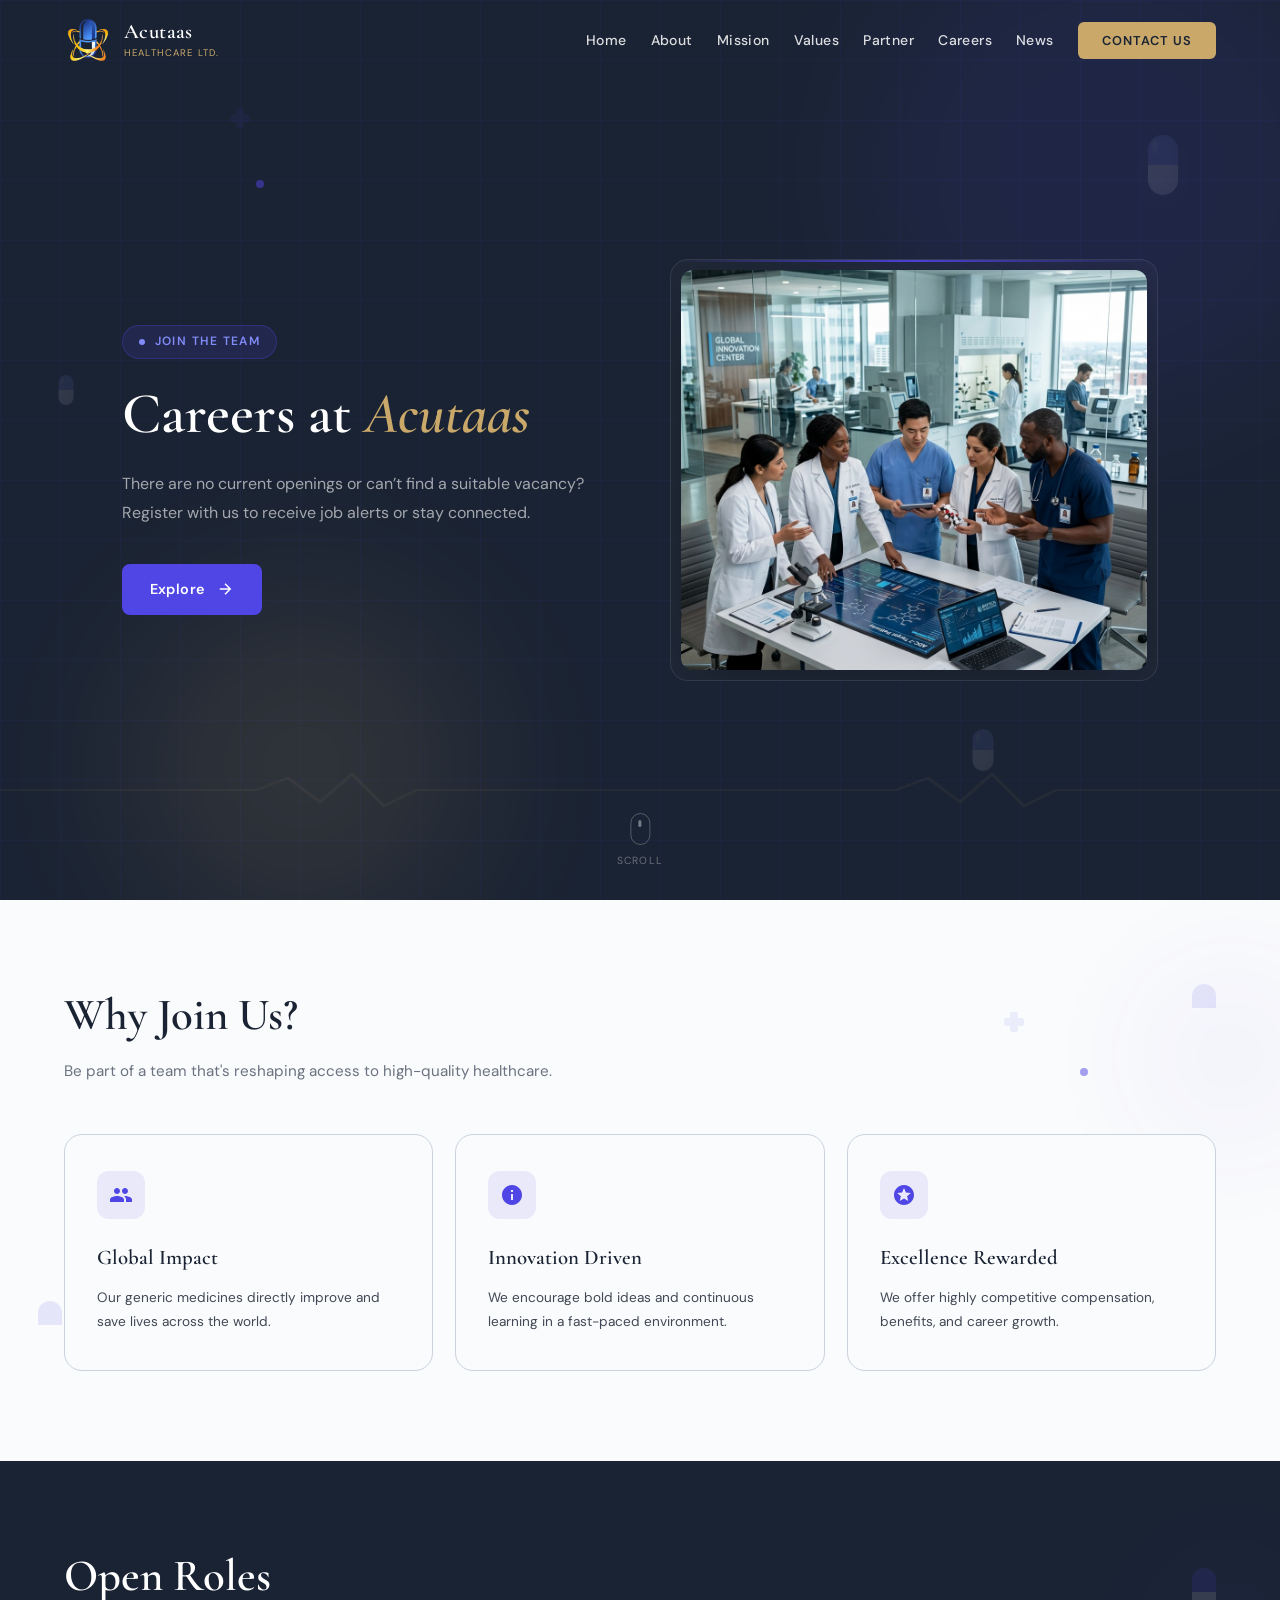
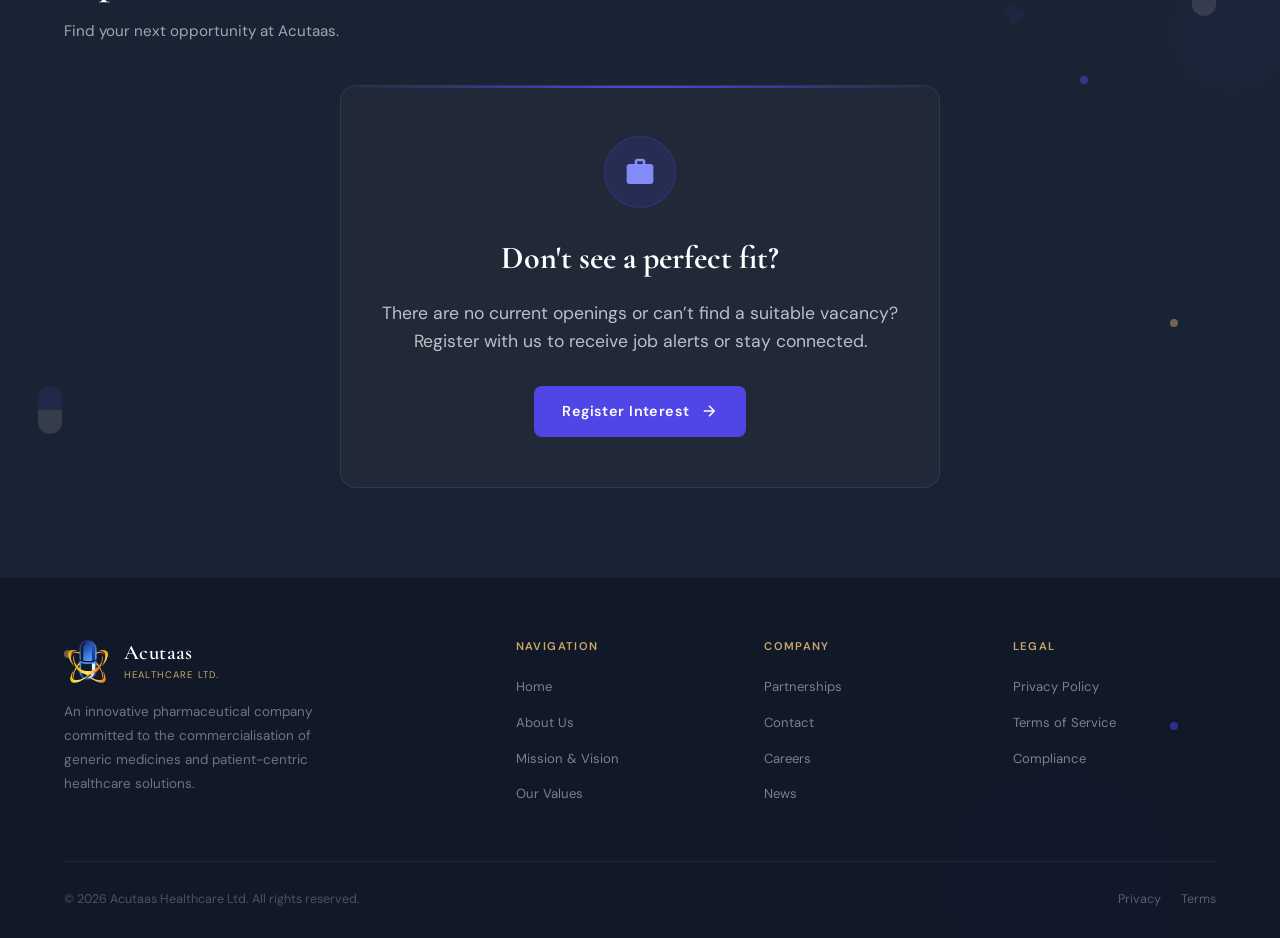
==== commit e04b0bee: "Images generated" ====
--- a/careers.html
+++ b/careers.html
@@ -1,293 +1,165 @@
-<!doctype html>
+<!DOCTYPE html>
 <html lang="en">
-  <head>
-    <meta charset="UTF-8" />
-    <meta name="viewport" content="width=device-width, initial-scale=1.0" />
-    <title>Careers | Acutaas Healthcare Ltd</title>
-    <link rel="icon" type="image/png" href="./assets/images/logo-capsule.png" />
-    <link rel="preconnect" href="https://fonts.googleapis.com" />
-    <link
-      href="https://fonts.googleapis.com/css2?family=Cormorant+Garamond:ital,wght@0,300;0,400;0,600;0,700;1,300;1,400&family=DM+Sans:opsz,wght@9..40,300;9..40,400;9..40,500;9..40,600&display=swap"
-      rel="stylesheet"
-    />
-    <link rel="stylesheet" href="./css/base/variables.css" />
-    <link rel="stylesheet" href="./css/base/global.css" />
-    <link rel="stylesheet" href="./css/base/animations.css" />
-    <link rel="stylesheet" href="./css/base/common.css" />
-    <link rel="stylesheet" href="./css/components/navbar.css" />
-    <link rel="stylesheet" href="./css/components/hero.css" />
-    <link rel="stylesheet" href="./css/components/about.css" />
-    <link rel="stylesheet" href="./css/components/mission.css" />
-    <link rel="stylesheet" href="./css/components/values.css" />
-    <link rel="stylesheet" href="./css/components/partner.css" />
-    <link rel="stylesheet" href="./css/components/cta.css" />
-    <link rel="stylesheet" href="./css/components/contact.css" />
-    <link rel="stylesheet" href="./css/components/footer.css" />
-    <link rel="stylesheet" href="./css/base/responsive.css" />
-    <link rel="stylesheet" href="./css/components/page-layout.css" />
-  </head>
-  <body>
-    <!-- Navigation -->
-    <nav id="navbar">
-      <a href="index.html#home" class="nav-logo">
-        <div class="nav-logo-icon">
-          <img
-            src="./assets/images/logo-capsule.png"
-            alt="Acutaas Logo"
-            class="logo-img"
-          />
-        </div>
-        <div>
-          <span class="nav-logo-text">Acutaas</span>
-          <span class="nav-logo-sub">Healthcare Ltd.</span>
-        </div>
-      </a>
-
-      <ul class="nav-links">
-        <li><a href="index.html#home">Home</a></li>
-        <li><a href="index.html#about">About</a></li>
-        <li><a href="index.html#mission">Mission</a></li>
-        <li><a href="index.html#values">Values</a></li>
-        <li><a href="index.html#partner">Partner</a></li>
-        <li><a href="careers.html">Careers</a></li>
-        <li><a href="news.html">News</a></li>
-        <li><a href="contact.html" class="nav-cta">Contact Us</a></li>
-      </ul>
-
-      <button class="hamburger" onclick="toggleMenu()">
-        <span></span><span></span><span></span>
-      </button>
-    </nav>
-
-    <div class="mobile-menu" id="mobileMenu">
-      <a href="index.html#home" onclick="toggleMenu()">Home</a>
-      <a href="index.html#about" onclick="toggleMenu()">About Us</a>
-      <a href="index.html#mission" onclick="toggleMenu()">Mission & Aims</a>
-      <a href="index.html#values" onclick="toggleMenu()">Our Values</a>
-      <a href="index.html#partner" onclick="toggleMenu()">Partnerships</a>
-      <a href="careers.html" onclick="toggleMenu()">Careers</a>
-      <a href="news.html" onclick="toggleMenu()">News</a>
-      <a href="contact.html" onclick="toggleMenu()">Contact Us</a>
-    </div>
-    <!-- MARKETING HERO -->
-    <section
-      id="home"
-      style="
-        background-image:
-          linear-gradient(
-            rgba(var(--navy-rgb), 0.85),
-            rgba(var(--navy-rgb), 0.85)
-          ),
-          url(&quot;./assets/images/careers-hero-bg.png&quot;);
-      "
-    >
-      <div class="hero-bg-grid"></div>
-      <div class="hero-orb hero-orb-1"></div>
-      <div class="hero-orb hero-orb-2"></div>
-
-      <div class="section-anim-container">
-        <div
-          class="floating-capsule"
-          style="top: 15%; right: 8%; animation-delay: 0s"
-        >
-          <div class="capsule-body"></div>
-        </div>
-        <div
-          class="floating-capsule"
-          style="
-            top: 80%;
-            right: 22%;
-            animation-delay: -2s;
-            transform: scale(0.7);
-          "
-        >
-          <div class="capsule-body"></div>
-        </div>
-        <div
-          class="floating-capsule"
-          style="
-            top: 40%;
-            left: 4%;
-            animation-delay: -4s;
-            transform: scale(0.5);
-          "
-        >
-          <div class="capsule-body"></div>
-        </div>
-        <div
-          class="molecule-dot blue"
-          style="top: 20%; left: 20%; animation-delay: 0s"
-        ></div>
-        <div
-          class="molecule-dot gold"
-          style="top: 65%; left: 12%; animation-delay: -1s"
-        ></div>
-        <div
-          class="molecule-dot blue"
-          style="top: 40%; right: 30%; animation-delay: -2s"
-        ></div>
-        <div class="medical-cross-small" style="top: 12%; left: 18%"></div>
-        <div
-          class="medical-cross-small"
-          style="bottom: 25%; right: 12%; animation-direction: reverse"
-        ></div>
-        <div class="heartbeat-line-subtle">
-          <svg viewBox="0 0 1200 40" preserveAspectRatio="none">
-            <path
-              class="heartbeat-path"
-              d="M0,20 L100,20 L120,20 L135,8 L150,32 L165,4 L180,36 L195,20 L220,20 L400,20 L420,20 L435,8 L450,32 L465,4 L480,36 L495,20 L520,20 L700,20 L720,20 L735,8 L750,32 L765,4 L780,36 L795,20 L820,20 L1000,20 L1020,20 L1035,8 L1050,32 L1065,4 L1080,36 L1095,20 L1200,20"
-            />
-          </svg>
-        </div>
-      </div>
-
-      <div class="hero-content">
-        <div class="hero-text-col">
-          <div class="hero-eyebrow">Join The Team</div>
-          <h1 class="hero-title">Careers at <em>Acutaas</em></h1>
-          <p class="hero-desc">
-            There are no current openings or can’t find a suitable vacancy?
-            Register with us to receive job alerts or stay connected.
-          </p>
-          <div class="hero-actions">
-            <a href="#content" class="btn-primary">
-              Explore
-              <svg viewBox="0 0 24 24">
-                <path
-                  d="M5 12h14M12 5l7 7-7 7"
-                  stroke="currentColor"
-                  stroke-width="2"
-                  fill="none"
-                />
-              </svg>
-            </a>
-          </div>
-        </div>
-
-        <div
-          class="hero-visual-col"
-          style="animation: fadeIn 1s ease 0.5s both"
-        >
-          <div class="hero-visual-card" style="padding: 10px">
-            <img
-              src="./assets/images/hero_careers.png"
-              alt="Hero Image"
-              style="
-                width: 100%;
-                height: 400px;
-                object-fit: cover;
-                border-radius: 12px;
-                display: block;
-                filter: drop-shadow(0 15px 35px rgba(var(--black-rgb), 0.25));
-              "
-            />
-          </div>
-        </div>
-      </div>
-
-      <div class="scroll-indicator">
-        <div class="scroll-mouse"></div>
-        <span>Scroll</span>
-      </div>
-    </section>
-
-    <!-- MAIN CONTENT -->
-    <div id="content">
-      <!-- LIGHT SECTION -->
-      <section id="why-us" class="section-light">
-        <div class="section-anim-container">
-          <div
-            class="floating-pill"
-            style="top: 15%; right: 5%; animation-delay: 0s"
-          ></div>
-          <div
-            class="floating-pill"
-            style="bottom: 20%; left: 3%; animation-delay: -2.5s"
-          ></div>
-          <div
-            class="molecule-dot blue"
-            style="top: 30%; right: 15%; animation-delay: -1s"
-          ></div>
-          <div
-            class="molecule-dot gold"
-            style="bottom: 35%; right: 8%; animation-delay: -2s"
-          ></div>
-          <div
-            class="medical-cross-small"
-            style="top: 20%; right: 20%; animation-delay: -5s"
-          ></div>
-          <div
-            class="glow-orb"
-            style="
-              width: 200px;
-              height: 200px;
-              background: var(--blue-primary);
-              opacity: 0.04;
-              top: 10%;
-              right: -50px;
-            "
-          ></div>
-        </div>
-        <div class="container">
-          <div class="section-header reveal">
-            <h2 class="section-title">Why Join Us?</h2>
-            <p class="section-sub">
-              Be part of a team that's reshaping access to high-quality
-              healthcare.
-            </p>
-          </div>
-
-          <div class="mission-cards reveal reveal-delay-1">
-            <div class="mission-card mission-card-3">
-              <div class="mission-icon">
-                <svg viewBox="0 0 24 24">
-                  <path
-                    d="M16 11c1.66 0 2.99-1.34 2.99-3S17.66 5 16 5c-1.66 0-3 1.34-3 3s1.34 3 3 3zm-8 0c1.66 0 2.99-1.34 2.99-3S9.66 5 8 5C6.34 5 5 6.34 5 8s1.34 3 3 3zm0 2c-2.33 0-7 1.17-7 3.5V19h14v-2.5c0-2.33-4.67-3.5-7-3.5zm8 0c-.29 0-.62.02-.97.05 1.16.84 1.97 1.97 1.97 3.45V19h6v-2.5c0-2.33-4.67-3.5-7-3.5z"
-                  />
-                </svg>
-              </div>
-              <h3 class="mission-card-title">Global Impact</h3>
-              <p class="mission-card-text">
-                Our generic medicines directly improve and save lives across the
-                world.
-              </p>
-            </div>
-
-            <div class="mission-card mission-card-3">
-              <div class="mission-icon">
-                <svg viewBox="0 0 24 24">
-                  <path
-                    d="M12 2C6.48 2 2 6.48 2 12s4.48 10 10 10 10-4.48 10-10S17.52 2 12 2zm1 15h-2v-6h2v6zm0-8h-2V7h2v2z"
-                  />
-                </svg>
-              </div>
-              <h3 class="mission-card-title">Innovation Driven</h3>
-              <p class="mission-card-text">
-                We encourage bold ideas and continuous learning in a fast-paced
-                environment.
-              </p>
-            </div>
-
-            <div class="mission-card mission-card-3">
-              <div class="mission-icon">
-                <svg viewBox="0 0 24 24">
-                  <path
-                    d="M11.99 2C6.47 2 2 6.48 2 12s4.47 10 9.99 10C17.52 22 22 17.52 22 12S17.52 2 11.99 2zm4.24 16L12 15.45 7.77 18l1.12-4.81-3.73-3.23 4.92-.42L12 5l1.92 4.53 4.92.42-3.73 3.23L16.23 18z"
-                  />
-                </svg>
-              </div>
-              <h3 class="mission-card-title">Excellence Rewarded</h3>
-              <p class="mission-card-text">
-                We offer highly competitive compensation, benefits, and career
-                growth.
-              </p>
-            </div>
-          </div>
-        </div>
-      </section>
-
-      <!-- DARK SECTION (Open Roles) -->
-      <!-- <section id="open-roles" class="section-dark">
+<head>
+<meta charset="UTF-8">
+<meta name="viewport" content="width=device-width, initial-scale=1.0">
+<title>Careers | Acutaas Healthcare Ltd</title>
+<link rel="icon" type="image/png" href="./assets/images/logo-capsule.png">
+<link rel="preconnect" href="https://fonts.googleapis.com">
+<link href="https://fonts.googleapis.com/css2?family=Cormorant+Garamond:ital,wght@0,300;0,400;0,600;0,700;1,300;1,400&family=DM+Sans:opsz,wght@9..40,300;9..40,400;9..40,500;9..40,600&display=swap" rel="stylesheet">
+<link rel="stylesheet" href="./css/base/variables.css">
+<link rel="stylesheet" href="./css/base/global.css">
+<link rel="stylesheet" href="./css/base/animations.css">
+<link rel="stylesheet" href="./css/base/common.css">
+<link rel="stylesheet" href="./css/components/navbar.css">
+<link rel="stylesheet" href="./css/components/hero.css">
+<link rel="stylesheet" href="./css/components/about.css">
+<link rel="stylesheet" href="./css/components/mission.css">
+<link rel="stylesheet" href="./css/components/values.css">
+<link rel="stylesheet" href="./css/components/partner.css">
+<link rel="stylesheet" href="./css/components/cta.css">
+<link rel="stylesheet" href="./css/components/contact.css">
+<link rel="stylesheet" href="./css/components/footer.css">
+<link rel="stylesheet" href="./css/base/responsive.css">
+  <link rel="stylesheet" href="./css/components/page-layout.css">
+</head>
+<body>
+
+<!-- Navigation -->
+<nav id="navbar">
+  <a href="index.html#home" class="nav-logo">
+    <div class="nav-logo-icon">
+      <img src="./assets/images/logo-capsule.png" alt="Acutaas Logo" class="logo-img" />
+    </div>
+    <div>
+      <span class="nav-logo-text">Acutaas</span>
+      <span class="nav-logo-sub">Healthcare Ltd.</span>
+    </div>
+  </a>
+
+  <ul class="nav-links">
+    <li><a href="index.html#home">Home</a></li>
+    <li><a href="index.html#about">About</a></li>
+    <li><a href="index.html#mission">Mission</a></li>
+    <li><a href="index.html#values">Values</a></li>
+    <li><a href="index.html#partner">Partner</a></li>
+    <li><a href="careers.html">Careers</a></li>
+    <li><a href="news.html">News</a></li>
+    <li><a href="contact.html" class="nav-cta">Contact Us</a></li>
+  </ul>
+
+  <button class="hamburger" onclick="toggleMenu()">
+    <span></span><span></span><span></span>
+  </button>
+</nav>
+
+<div class="mobile-menu" id="mobileMenu">
+  <a href="index.html#home" onclick="toggleMenu()">Home</a>
+  <a href="index.html#about" onclick="toggleMenu()">About Us</a>
+  <a href="index.html#mission" onclick="toggleMenu()">Mission & Aims</a>
+  <a href="index.html#values" onclick="toggleMenu()">Our Values</a>
+  <a href="index.html#partner" onclick="toggleMenu()">Partnerships</a>
+  <a href="careers.html" onclick="toggleMenu()">Careers</a>
+  <a href="news.html" onclick="toggleMenu()">News</a>
+  <a href="contact.html" onclick="toggleMenu()">Contact Us</a>
+</div>
+<!-- MARKETING HERO -->
+<section id="home" style="background-image: linear-gradient(rgba(var(--navy-rgb), 0.85), rgba(var(--navy-rgb), 0.85)), url('./assets/images/careers_bg.png');">
+  <div class="hero-bg-grid"></div>
+  <div class="hero-orb hero-orb-1"></div>
+  <div class="hero-orb hero-orb-2"></div>
+
+  <div class="section-anim-container">
+    <div class="floating-capsule" style="top: 15%; right: 8%; animation-delay: 0s;"><div class="capsule-body"></div></div>
+    <div class="floating-capsule" style="top: 80%; right: 22%; animation-delay: -2s; transform: scale(0.7);"><div class="capsule-body"></div></div>
+    <div class="floating-capsule" style="top: 40%; left: 4%; animation-delay: -4s; transform: scale(0.5);"><div class="capsule-body"></div></div>
+    <div class="molecule-dot blue" style="top: 20%; left: 20%; animation-delay: 0s;"></div>
+    <div class="molecule-dot gold" style="top: 65%; left: 12%; animation-delay: -1s;"></div>
+    <div class="molecule-dot blue" style="top: 40%; right: 30%; animation-delay: -2s;"></div>
+    <div class="medical-cross-small" style="top: 12%; left: 18%;"></div>
+    <div class="medical-cross-small" style="bottom: 25%; right: 12%; animation-direction: reverse;"></div>
+    <div class="heartbeat-line-subtle">
+      <svg viewBox="0 0 1200 40" preserveAspectRatio="none">
+        <path class="heartbeat-path" d="M0,20 L100,20 L120,20 L135,8 L150,32 L165,4 L180,36 L195,20 L220,20 L400,20 L420,20 L435,8 L450,32 L465,4 L480,36 L495,20 L520,20 L700,20 L720,20 L735,8 L750,32 L765,4 L780,36 L795,20 L820,20 L1000,20 L1020,20 L1035,8 L1050,32 L1065,4 L1080,36 L1095,20 L1200,20"/>
+      </svg>
+    </div>
+  </div>
+
+  <div class="hero-content">
+    <div class="hero-text-col">
+      <div class="hero-eyebrow">Join The Team</div>
+      <h1 class="hero-title">Careers at <em>Acutaas</em></h1>
+      <p class="hero-desc">There are no current openings or can’t find a suitable vacancy? Register with us to receive job alerts or stay connected.</p>
+      <div class="hero-actions">
+        <a href="#content" class="btn-primary">
+          Explore
+          <svg viewBox="0 0 24 24"><path d="M5 12h14M12 5l7 7-7 7" stroke="currentColor" stroke-width="2" fill="none"/></svg>
+        </a>
+      </div>
+    </div>
+    
+    <div class="hero-visual-col" style="animation: fadeIn 1s ease 0.5s both;">
+      <div class="hero-visual-card" style="padding: 10px;">
+        <img src="./assets/images/hero_careers.png" alt="Hero Image" style="width: 100%; height: 400px; object-fit: cover; border-radius: 12px; display: block; filter: drop-shadow(0 15px 35px rgba(var(--black-rgb), 0.25));" />
+      </div>
+    </div>
+  </div>
+
+  <div class="scroll-indicator">
+    <div class="scroll-mouse"></div>
+    <span>Scroll</span>
+  </div>
+</section>
+
+<!-- MAIN CONTENT -->
+<div id="content">
+
+<!-- LIGHT SECTION -->
+<section id="why-us" class="section-light">
+  <div class="section-anim-container">
+    <div class="floating-pill" style="top: 15%; right: 5%; animation-delay: 0s;"></div>
+    <div class="floating-pill" style="bottom: 20%; left: 3%; animation-delay: -2.5s;"></div>
+    <div class="molecule-dot blue" style="top: 30%; right: 15%; animation-delay: -1s;"></div>
+    <div class="molecule-dot gold" style="bottom: 35%; right: 8%; animation-delay: -2s;"></div>
+    <div class="medical-cross-small" style="top: 20%; right: 20%; animation-delay: -5s;"></div>
+    <div class="glow-orb" style="width: 200px; height: 200px; background: var(--blue-primary); opacity: 0.04; top: 10%; right: -50px;"></div>
+  </div>
+  <div class="container">
+    <div class="section-header reveal">
+      <h2 class="section-title">Why Join Us?</h2>
+      <p class="section-sub">Be part of a team that's reshaping access to high-quality healthcare.</p>
+    </div>
+    
+    <div class="mission-cards reveal reveal-delay-1">
+      <div class="mission-card mission-card-3">
+        <div class="mission-icon">
+          <svg viewBox="0 0 24 24"><path d="M16 11c1.66 0 2.99-1.34 2.99-3S17.66 5 16 5c-1.66 0-3 1.34-3 3s1.34 3 3 3zm-8 0c1.66 0 2.99-1.34 2.99-3S9.66 5 8 5C6.34 5 5 6.34 5 8s1.34 3 3 3zm0 2c-2.33 0-7 1.17-7 3.5V19h14v-2.5c0-2.33-4.67-3.5-7-3.5zm8 0c-.29 0-.62.02-.97.05 1.16.84 1.97 1.97 1.97 3.45V19h6v-2.5c0-2.33-4.67-3.5-7-3.5z"/></svg>
+        </div>
+        <h3 class="mission-card-title">Global Impact</h3>
+        <p class="mission-card-text">Our generic medicines directly improve and save lives across the world.</p>
+      </div>
+      
+      <div class="mission-card mission-card-3">
+        <div class="mission-icon">
+          <svg viewBox="0 0 24 24"><path d="M12 2C6.48 2 2 6.48 2 12s4.48 10 10 10 10-4.48 10-10S17.52 2 12 2zm1 15h-2v-6h2v6zm0-8h-2V7h2v2z"/></svg>
+        </div>
+        <h3 class="mission-card-title">Innovation Driven</h3>
+        <p class="mission-card-text">We encourage bold ideas and continuous learning in a fast-paced environment.</p>
+      </div>
+      
+      <div class="mission-card mission-card-3">
+        <div class="mission-icon">
+          <svg viewBox="0 0 24 24"><path d="M11.99 2C6.47 2 2 6.48 2 12s4.47 10 9.99 10C17.52 22 22 17.52 22 12S17.52 2 11.99 2zm4.24 16L12 15.45 7.77 18l1.12-4.81-3.73-3.23 4.92-.42L12 5l1.92 4.53 4.92.42-3.73 3.23L16.23 18z"/></svg>
+        </div>
+        <h3 class="mission-card-title">Excellence Rewarded</h3>
+        <p class="mission-card-text">We offer highly competitive compensation, benefits, and career growth.</p>
+      </div>
+    </div>
+  </div>
+</section>
+
+<!-- DARK SECTION (Open Roles) -->
+<!-- <section id="open-roles" class="section-dark">
   <div class="section-anim-container">
     <div class="floating-pill" style="top: 15%; right: 5%; animation-delay: 0s;"></div>
     <div class="floating-pill" style="bottom: 20%; left: 3%; animation-delay: -2.5s;"></div>
@@ -329,405 +201,248 @@
   </div>
 </section> -->
 
-      <!-- DARK SECTION (Open Roles) -->
-      <section id="open-roles" class="section-dark">
-        <div class="section-anim-container">
-          <div
-            class="floating-pill"
-            style="top: 15%; right: 5%; animation-delay: 0s"
-          ></div>
-          <div
-            class="floating-pill"
-            style="bottom: 20%; left: 3%; animation-delay: -2.5s"
-          ></div>
-          <div
-            class="molecule-dot blue"
-            style="top: 30%; right: 15%; animation-delay: -1s"
-          ></div>
-          <div
-            class="molecule-dot gold"
-            style="bottom: 35%; right: 8%; animation-delay: -2s"
-          ></div>
-          <div
-            class="medical-cross-small"
-            style="top: 20%; right: 20%; animation-delay: -5s"
-          ></div>
-          <div
-            class="glow-orb"
-            style="
-              width: 200px;
-              height: 200px;
-              background: var(--blue-primary);
-              opacity: 0.04;
-              top: 10%;
-              right: -50px;
-            "
-          ></div>
-        </div>
-
-        <div class="container relative">
-          <div class="section-header reveal">
-            <h2 class="section-title">Open Roles</h2>
-            <p class="section-sub">Find your next opportunity at Acutaas.</p>
-          </div>
-
-          <div
-            class="no-roles-container reveal reveal-delay-1"
-            style="
-              text-align: center;
-              max-width: 600px;
-              margin: 40px auto 0;
-              background: rgba(255, 255, 255, 0.03);
-              border: 1px solid rgba(255, 255, 255, 0.08);
-              padding: 50px 40px;
-              border-radius: 16px;
-              backdrop-filter: blur(10px);
-              position: relative;
-              overflow: hidden;
-            "
-          >
-            <!-- Subtle top border highlight -->
-            <div
-              style="
-                position: absolute;
-                top: 0;
-                left: 0;
-                right: 0;
-                height: 2px;
-                background: linear-gradient(
-                  90deg,
-                  transparent,
-                  var(--blue-primary),
-                  transparent
-                );
-              "
-            ></div>
-
-            <div
-              style="
-                width: 72px;
-                height: 72px;
-                background: rgba(var(--blue-primary-rgb), 0.15);
-                border: 1px solid rgba(var(--blue-primary-rgb), 0.3);
-                border-radius: 50%;
-                display: flex;
-                align-items: center;
-                justify-content: center;
-                margin: 0 auto 24px;
-              "
-            >
-              <svg
-                viewBox="0 0 24 24"
-                style="width: 32px; height: 32px; fill: var(--blue-light)"
-              >
-                <path
-                  d="M20 6h-4V4c0-1.11-.89-2-2-2h-4c-1.11 0-2 .89-2 2v2H4c-1.11 0-1.99.89-1.99 2L2 19c0 1.11.89 2 2 2h16c1.11 0 2-.89 2-2V8c0-1.11-.89-2-2-2zm-6 0h-4V4h4v2z"
-                />
-              </svg>
-            </div>
-
-            <h3
-              style="
-                font-family: var(--font-display);
-                font-size: 2rem;
-                color: var(--white);
-                margin-bottom: 16px;
-              "
-            >
-              Don't see a perfect fit?
-            </h3>
-            <p
-              style="
-                color: rgba(255, 255, 255, 0.7);
-                font-size: 1.1rem;
-                line-height: 1.6;
-                margin-bottom: 30px;
-              "
-            >
-              There are no current openings or can’t find a suitable vacancy?
-              Register with us to receive job alerts or stay connected.
-            </p>
-
-            <a
-              href="contact.html"
-              class="btn-primary"
-              style="display: inline-flex; align-items: center; gap: 10px"
-            >
-              Register Interest
-              <svg
-                viewBox="0 0 24 24"
-                style="width: 18px; height: 18px; fill: currentColor"
-              >
-                <path
-                  d="M5 12h14M12 5l7 7-7 7"
-                  stroke="currentColor"
-                  stroke-width="2"
-                  fill="none"
-                />
-              </svg>
-            </a>
-          </div>
-        </div>
-      </section>
-    </div>
-    <footer>
-      <!-- Footer Animations -->
-      <div class="section-anim-container">
-        <div
-          class="molecule-dot gold"
-          style="top: 20%; left: 5%; animation-delay: 0s; opacity: 0.1"
-        ></div>
-        <div
-          class="molecule-dot blue"
-          style="top: 40%; right: 8%; animation-delay: -1.5s; opacity: 0.08"
-        ></div>
-        <div
-          class="glow-orb"
-          style="
-            width: 180px;
-            height: 180px;
-            background: var(--blue-primary);
-            opacity: 0.04;
-            bottom: -40px;
-            right: 10%;
-          "
-        ></div>
-      </div>
-
-      <div class="footer-top">
+<!-- DARK SECTION (Open Roles) -->
+<section id="open-roles" class="section-dark" style="background-image: linear-gradient(rgba(var(--navy-rgb), 0.99), rgba(var(--navy-rgb), 0.9)), url('./assets/images/careers_new_bg.png'); background-size: cover; background-position: center; background-attachment: fixed;">
+  <div class="section-anim-container">
+    <div class="floating-pill" style="top: 15%; right: 5%; animation-delay: 0s;"></div>
+    <div class="floating-pill" style="bottom: 20%; left: 3%; animation-delay: -2.5s;"></div>
+    <div class="molecule-dot blue" style="top: 30%; right: 15%; animation-delay: -1s;"></div>
+    <div class="molecule-dot gold" style="bottom: 35%; right: 8%; animation-delay: -2s;"></div>
+    <div class="medical-cross-small" style="top: 20%; right: 20%; animation-delay: -5s;"></div>
+    <div class="glow-orb" style="width: 200px; height: 200px; background: var(--blue-primary); opacity: 0.04; top: 10%; right: -50px;"></div>
+  </div>
+  
+  <div class="container relative">
+    <div class="section-header reveal">
+      <h2 class="section-title">Open Roles</h2>
+      <p class="section-sub">Find your next opportunity at Acutaas.</p>
+    </div>
+    
+    <div class="no-roles-container reveal reveal-delay-1" style="text-align: center; max-width: 600px; margin: 40px auto 0; background: rgba(255, 255, 255, 0.03); border: 1px solid rgba(255, 255, 255, 0.08); padding: 50px 40px; border-radius: 16px; backdrop-filter: blur(10px); position: relative; overflow: hidden;">
+      <!-- Subtle top border highlight -->
+      <div style="position: absolute; top: 0; left: 0; right: 0; height: 2px; background: linear-gradient(90deg, transparent, var(--blue-primary), transparent);"></div>
+      
+      <div style="width: 72px; height: 72px; background: rgba(var(--blue-primary-rgb), 0.15); border: 1px solid rgba(var(--blue-primary-rgb), 0.3); border-radius: 50%; display: flex; align-items: center; justify-content: center; margin: 0 auto 24px;">
+        <svg viewBox="0 0 24 24" style="width: 32px; height: 32px; fill: var(--blue-light);"><path d="M20 6h-4V4c0-1.11-.89-2-2-2h-4c-1.11 0-2 .89-2 2v2H4c-1.11 0-1.99.89-1.99 2L2 19c0 1.11.89 2 2 2h16c1.11 0 2-.89 2-2V8c0-1.11-.89-2-2-2zm-6 0h-4V4h4v2z"/></svg>
+      </div>
+      
+      <h3 style="font-family: var(--font-display); font-size: 2rem; color: var(--white); margin-bottom: 16px;">Don't see a perfect fit?</h3>
+      <p style="color: rgba(255, 255, 255, 0.7); font-size: 1.1rem; line-height: 1.6; margin-bottom: 30px;">There are no current openings or can’t find a suitable vacancy? Register with us to receive job alerts or stay connected.</p>
+      
+      <a href="contact.html" class="btn-primary" style="display: inline-flex; align-items: center; gap: 10px;">
+        Register Interest
+        <svg viewBox="0 0 24 24" style="width: 18px; height: 18px; fill: currentColor;"><path d="M5 12h14M12 5l7 7-7 7" stroke="currentColor" stroke-width="2" fill="none"/></svg>
+      </a>
+    </div>
+  </div>
+</section>
+
+</div>
+<footer>
+  <!-- Footer Animations -->
+  <div class="section-anim-container">
+    <div class="molecule-dot gold" style="top: 20%; left: 5%; animation-delay: 0s; opacity: 0.1;"></div>
+    <div class="molecule-dot blue" style="top: 40%; right: 8%; animation-delay: -1.5s; opacity: 0.08;"></div>
+    <div class="glow-orb" style="width: 180px; height: 180px; background: var(--blue-primary); opacity: 0.04; bottom: -40px; right: 10%;"></div>
+  </div>
+
+  <div class="footer-top">
+    <div>
+      <a href="index.html#home" class="nav-logo" style="margin-bottom: 10px;">
+        <div class="nav-logo-icon"><img src="./assets/images/logo-capsule.png" alt="Acutaas Logo" class="logo-img" /></div>
         <div>
-          <a
-            href="index.html#home"
-            class="nav-logo"
-            style="margin-bottom: 10px"
-          >
-            <div class="nav-logo-icon">
-              <img
-                src="./assets/images/logo-capsule.png"
-                alt="Acutaas Logo"
-                class="logo-img"
-              />
-            </div>
-            <div>
-              <span class="nav-logo-text">Acutaas</span>
-              <span class="nav-logo-sub">Healthcare Ltd.</span>
-            </div>
-          </a>
-          <p class="footer-brand-desc">
-            An innovative pharmaceutical company committed to the
-            commercialisation of generic medicines and patient-centric
-            healthcare solutions.
-          </p>
-        </div>
-
-        <div>
-          <div class="footer-col-title">Navigation</div>
-          <ul class="footer-links">
-            <li><a href="index.html#home">Home</a></li>
-            <li><a href="index.html#about">About Us</a></li>
-            <li><a href="index.html#mission">Mission & Vision</a></li>
-            <li><a href="index.html#values">Our Values</a></li>
-          </ul>
-        </div>
-
-        <div>
-          <div class="footer-col-title">Company</div>
-          <ul class="footer-links">
-            <li><a href="index.html#partner">Partnerships</a></li>
-            <li><a href="contact.html">Contact</a></li>
-            <li><a href="careers.html">Careers</a></li>
-            <li><a href="news.html">News</a></li>
-          </ul>
-        </div>
-
-        <div>
-          <div class="footer-col-title">Legal</div>
-          <ul class="footer-links">
-            <li><a href="privacy.html">Privacy Policy</a></li>
-            <li><a href="terms.html">Terms of Service</a></li>
-            <li><a href="compliance.html">Compliance</a></li>
-          </ul>
-        </div>
-      </div>
-
-      <div class="footer-bottom">
-        <p class="footer-copy">
-          &copy; 2026 Acutaas Healthcare Ltd. All rights reserved.
-        </p>
-        <div class="footer-legal">
-          <a href="privacy.html">Privacy</a>
-          <a href="terms.html">Terms</a>
-        </div>
-      </div>
-    </footer>
-
-    <script>
-      // Mobile menu toggle
-      function toggleMenu() {
-        document.getElementById("mobileMenu").classList.toggle("open");
+          <span class="nav-logo-text">Acutaas</span>
+          <span class="nav-logo-sub">Healthcare Ltd.</span>
+        </div>
+      </a>
+      <p class="footer-brand-desc">An innovative pharmaceutical company committed to the commercialisation of generic medicines and patient-centric healthcare solutions.</p>
+    </div>
+
+    <div>
+      <div class="footer-col-title">Navigation</div>
+      <ul class="footer-links">
+        <li><a href="index.html#home">Home</a></li>
+        <li><a href="index.html#about">About Us</a></li>
+        <li><a href="index.html#mission">Mission & Vision</a></li>
+        <li><a href="index.html#values">Our Values</a></li>
+      </ul>
+    </div>
+
+    <div>
+      <div class="footer-col-title">Company</div>
+      <ul class="footer-links">
+        <li><a href="index.html#partner">Partnerships</a></li>
+        <li><a href="contact.html">Contact</a></li>
+        <li><a href="careers.html">Careers</a></li>
+        <li><a href="news.html">News</a></li>
+      </ul>
+    </div>
+
+    <div>
+      <div class="footer-col-title">Legal</div>
+      <ul class="footer-links">
+        <li><a href="privacy.html">Privacy Policy</a></li>
+        <li><a href="terms.html">Terms of Service</a></li>
+        <li><a href="compliance.html">Compliance</a></li>
+      </ul>
+    </div>
+  </div>
+
+  <div class="footer-bottom">
+    <p class="footer-copy">&copy; 2026 Acutaas Healthcare Ltd. All rights reserved.</p>
+    <div class="footer-legal">
+      <a href="privacy.html">Privacy</a>
+      <a href="terms.html">Terms</a>
+    </div>
+  </div>
+</footer>
+
+<script>
+// Mobile menu toggle
+function toggleMenu() {
+  document.getElementById('mobileMenu').classList.toggle('open');
+}
+
+// Navbar scroll effect
+window.addEventListener('scroll', function() {
+  const navbar = document.getElementById('navbar');
+  const sections = document.querySelectorAll('section');
+  const scrollTop = window.scrollY;
+
+  if (scrollTop > 50) {
+    navbar.classList.add('scrolled');
+  } else {
+    navbar.classList.remove('scrolled');
+  }
+
+  // Check if we're on a light section
+  let onLightSection = false;
+  sections.forEach(section => {
+    if (section.id !== 'home' && section.id !== 'values' && section.id !== 'cta') {
+      const rect = section.getBoundingClientRect();
+      if (rect.top <= 80 && rect.bottom > 80) {
+        onLightSection = true;
       }
-
-      // Navbar scroll effect
-      window.addEventListener("scroll", function () {
-        const navbar = document.getElementById("navbar");
-        const sections = document.querySelectorAll("section");
-        const scrollTop = window.scrollY;
-
-        if (scrollTop > 50) {
-          navbar.classList.add("scrolled");
-        } else {
-          navbar.classList.remove("scrolled");
+    }
+  });
+
+  if (onLightSection && scrollTop > 50) {
+    navbar.classList.add('light-nav');
+  } else {
+    navbar.classList.remove('light-nav');
+  }
+});
+
+// Scroll reveal
+function reveal() {
+  const reveals = document.querySelectorAll('.reveal');
+  reveals.forEach(el => {
+    const windowHeight = window.innerHeight;
+    const elementTop = el.getBoundingClientRect().top;
+    const elementVisible = 120;
+    if (elementTop < windowHeight - elementVisible) {
+      el.classList.add('visible');
+    }
+  });
+}
+
+window.addEventListener('scroll', reveal);
+window.addEventListener('load', reveal);
+
+// Form validation and Custom Select setup
+document.addEventListener('DOMContentLoaded', () => {
+  const form = document.getElementById('contactForm');
+  
+  // Custom Select Logic
+  const customSelects = document.querySelectorAll('.custom-select-container');
+  customSelects.forEach(container => {
+    const select = container.querySelector('select');
+    const trigger = container.querySelector('.custom-select-trigger');
+    const triggerText = trigger.querySelector('span');
+    const options = container.querySelectorAll('.custom-option');
+    
+    trigger.addEventListener('click', () => {
+      container.classList.toggle('open');
+    });
+    
+    options.forEach(option => {
+      option.addEventListener('click', () => {
+        select.value = option.getAttribute('data-value');
+        select.dispatchEvent(new Event('input', { bubbles: true }));
+        
+        triggerText.textContent = option.textContent;
+        options.forEach(opt => opt.classList.remove('selected'));
+        option.classList.add('selected');
+        
+        container.classList.remove('open');
+      });
+    });
+    
+    document.addEventListener('click', (e) => {
+      if (!container.contains(e.target)) {
+        container.classList.remove('open');
+      }
+    });
+  });
+
+  if (form) {
+    // Clear error state when the user types or selects
+    form.addEventListener('input', (e) => {
+      if (e.target.classList.contains('invalid')) {
+        e.target.classList.remove('invalid');
+        if (e.target.tagName === 'SELECT' && e.target.parentElement.classList.contains('custom-select-container')) {
+          e.target.parentElement.querySelector('.custom-select-trigger').classList.remove('invalid');
         }
-
-        // Check if we're on a light section
-        let onLightSection = false;
-        sections.forEach((section) => {
-          if (
-            section.id !== "home" &&
-            section.id !== "values" &&
-            section.id !== "cta"
-          ) {
-            const rect = section.getBoundingClientRect();
-            if (rect.top <= 80 && rect.bottom > 80) {
-              onLightSection = true;
-            }
-          }
-        });
-
-        if (onLightSection && scrollTop > 50) {
-          navbar.classList.add("light-nav");
-        } else {
-          navbar.classList.remove("light-nav");
-        }
-      });
-
-      // Scroll reveal
-      function reveal() {
-        const reveals = document.querySelectorAll(".reveal");
-        reveals.forEach((el) => {
-          const windowHeight = window.innerHeight;
-          const elementTop = el.getBoundingClientRect().top;
-          const elementVisible = 120;
-          if (elementTop < windowHeight - elementVisible) {
-            el.classList.add("visible");
-          }
-        });
+        const errorMsg = e.target.parentElement.querySelector('.error-msg');
+        if (errorMsg) errorMsg.remove();
       }
-
-      window.addEventListener("scroll", reveal);
-      window.addEventListener("load", reveal);
-
-      // Form validation and Custom Select setup
-      document.addEventListener("DOMContentLoaded", () => {
-        const form = document.getElementById("contactForm");
-
-        // Custom Select Logic
-        const customSelects = document.querySelectorAll(
-          ".custom-select-container",
-        );
-        customSelects.forEach((container) => {
-          const select = container.querySelector("select");
-          const trigger = container.querySelector(".custom-select-trigger");
-          const triggerText = trigger.querySelector("span");
-          const options = container.querySelectorAll(".custom-option");
-
-          trigger.addEventListener("click", () => {
-            container.classList.toggle("open");
-          });
-
-          options.forEach((option) => {
-            option.addEventListener("click", () => {
-              select.value = option.getAttribute("data-value");
-              select.dispatchEvent(new Event("input", { bubbles: true }));
-
-              triggerText.textContent = option.textContent;
-              options.forEach((opt) => opt.classList.remove("selected"));
-              option.classList.add("selected");
-
-              container.classList.remove("open");
-            });
-          });
-
-          document.addEventListener("click", (e) => {
-            if (!container.contains(e.target)) {
-              container.classList.remove("open");
-            }
-          });
-        });
-
-        if (form) {
-          // Clear error state when the user types or selects
-          form.addEventListener("input", (e) => {
-            if (e.target.classList.contains("invalid")) {
-              e.target.classList.remove("invalid");
-              if (
-                e.target.tagName === "SELECT" &&
-                e.target.parentElement.classList.contains(
-                  "custom-select-container",
-                )
-              ) {
-                e.target.parentElement
-                  .querySelector(".custom-select-trigger")
-                  .classList.remove("invalid");
-              }
-              const errorMsg =
-                e.target.parentElement.querySelector(".error-msg");
-              if (errorMsg) errorMsg.remove();
-            }
-          });
-        }
-      });
-
-      // Form submission
-      function handleSubmit(e) {
-        e.preventDefault();
-        const form = e.target;
-        let isValid = true;
-
-        // Clear all previous errors
-        form.querySelectorAll(".error-msg").forEach((el) => el.remove());
-        form
-          .querySelectorAll(".invalid")
-          .forEach((el) => el.classList.remove("invalid"));
-
-        // Validate each required field
-        Array.from(form.elements).forEach((field) => {
-          if (field.name && !field.validity.valid) {
-            isValid = false;
-            field.classList.add("invalid");
-
-            if (
-              field.tagName === "SELECT" &&
-              field.parentElement.classList.contains("custom-select-container")
-            ) {
-              field.parentElement
-                .querySelector(".custom-select-trigger")
-                .classList.add("invalid");
-            }
-
-            const error = document.createElement("div");
-            error.className = "error-msg";
-            // Provide a custom message if it's valueMissing, otherwise use browser's default
-            if (field.validity.valueMissing) {
-              error.textContent = "This field is required.";
-            } else if (field.validity.typeMismatch && field.type === "email") {
-              error.textContent = "Please enter a valid email address.";
-            } else {
-              error.textContent = field.validationMessage || "Invalid input.";
-            }
-
-            field.parentElement.appendChild(error);
-          }
-        });
-
-        if (isValid) {
-          // Show custom toast instead of alert
-          let toast = document.getElementById("successToast");
-          if (!toast) {
-            toast = document.createElement("div");
-            toast.id = "successToast";
-            toast.className = "toast-notification";
-            toast.innerHTML = `
+    });
+  }
+});
+
+// Form submission
+function handleSubmit(e) {
+  e.preventDefault();
+  const form = e.target;
+  let isValid = true;
+  
+  // Clear all previous errors
+  form.querySelectorAll('.error-msg').forEach(el => el.remove());
+  form.querySelectorAll('.invalid').forEach(el => el.classList.remove('invalid'));
+
+  // Validate each required field
+  Array.from(form.elements).forEach(field => {
+    if (field.name && !field.validity.valid) {
+      isValid = false;
+      field.classList.add('invalid');
+      
+      if (field.tagName === 'SELECT' && field.parentElement.classList.contains('custom-select-container')) {
+        field.parentElement.querySelector('.custom-select-trigger').classList.add('invalid');
+      }
+      
+      const error = document.createElement('div');
+      error.className = 'error-msg';
+      // Provide a custom message if it's valueMissing, otherwise use browser's default
+      if (field.validity.valueMissing) {
+        error.textContent = 'This field is required.';
+      } else if (field.validity.typeMismatch && field.type === 'email') {
+        error.textContent = 'Please enter a valid email address.';
+      } else {
+        error.textContent = field.validationMessage || 'Invalid input.';
+      }
+      
+      field.parentElement.appendChild(error);
+    }
+  });
+
+  if (isValid) {
+    // Show custom toast instead of alert
+    let toast = document.getElementById('successToast');
+    if (!toast) {
+      toast = document.createElement('div');
+      toast.id = 'successToast';
+      toast.className = 'toast-notification';
+      toast.innerHTML = `
         <div class="toast-icon">
           <svg viewBox="0 0 24 24"><path d="M9 16.17L4.83 12l-1.42 1.41L9 19 21 7l-1.41-1.41z"/></svg>
         </div>
@@ -739,38 +454,30 @@
           <svg viewBox="0 0 24 24" width="16" height="16" fill="currentColor"><path d="M19 6.41L17.59 5 12 10.59 6.41 5 5 6.41 10.59 12 5 17.59 6.41 19 12 13.41 17.59 19 19 17.59 13.41 12z"/></svg>
         </button>
       `;
-            document.body.appendChild(toast);
-          }
-
-          // Force reflow and show
-          void toast.offsetWidth;
-          toast.classList.add("show");
-
-          // Auto hide
-          setTimeout(() => {
-            toast.classList.remove("show");
-          }, 5000);
-
-          form.reset();
-
-          // Reset custom selects visually
-          document
-            .querySelectorAll(".custom-select-container")
-            .forEach((container) => {
-              const triggerText = container.querySelector(
-                ".custom-select-trigger span",
-              );
-              const defaultOption = container.querySelector(
-                '.custom-option[data-value=""]',
-              );
-              triggerText.textContent = defaultOption.textContent;
-              container
-                .querySelectorAll(".custom-option")
-                .forEach((opt) => opt.classList.remove("selected"));
-              defaultOption.classList.add("selected");
-            });
-        }
-      }
-    </script>
-  </body>
-</html>
+      document.body.appendChild(toast);
+    }
+    
+    // Force reflow and show
+    void toast.offsetWidth;
+    toast.classList.add('show');
+    
+    // Auto hide
+    setTimeout(() => {
+      toast.classList.remove('show');
+    }, 5000);
+
+    form.reset();
+    
+    // Reset custom selects visually
+    document.querySelectorAll('.custom-select-container').forEach(container => {
+      const triggerText = container.querySelector('.custom-select-trigger span');
+      const defaultOption = container.querySelector('.custom-option[data-value=""]');
+      triggerText.textContent = defaultOption.textContent;
+      container.querySelectorAll('.custom-option').forEach(opt => opt.classList.remove('selected'));
+      defaultOption.classList.add('selected');
+    });
+  }
+}
+</script>
+</body>
+</html>
--- a/css/components/hero.css
+++ b/css/components/hero.css
@@ -2,7 +2,7 @@
 #home {
   min-height: 100vh;
   background-color: var(--navy);
-  background-image: linear-gradient(rgba(var(--navy-rgb), 0.99), rgba(var(--navy-rgb), 0.85)), url('../../assets/images/hero_main.png');
+  background-image: linear-gradient(rgba(var(--navy-rgb), 0.99), rgba(var(--navy-rgb), 0.85)), url('../../assets/images/hero_main_bg.png');
   background-size: cover;
   background-position: center;
   background-repeat: no-repeat;
--- a/css/components/about.css
+++ b/css/components/about.css
@@ -1,7 +1,7 @@
 /* ═══════════ ABOUT ═══════════ */
 #about { 
   background-color: var(--off-white);
-  background-image: linear-gradient(rgba(var(--off-white-rgb), 0.95), rgba(var(--off-white-rgb), 0.95)), url('../../assets/images/about_research.png');
+  background-image: linear-gradient(rgba(var(--off-white-rgb), 0.95), rgba(var(--off-white-rgb), 0.95)), url('');
   background-size: cover;
   background-position: center;
   background-attachment: fixed;
--- a/css/components/mission.css
+++ b/css/components/mission.css
@@ -1,7 +1,7 @@
 /* ═══════════ MISSION ═══════════ */
 #mission { 
   background-color: var(--white);
-  background-image: linear-gradient(rgba(var(--white-rgb), 0.92), rgba(var(--white-rgb), 0.92)), url('../../assets/images/mission-bg.png');
+  background-image: linear-gradient(rgba(var(--white-rgb), 0.92), rgba(var(--white-rgb), 0.92)), url('../../assets/images/mission_bg.png');
   background-size: cover;
   background-position: center;
   background-attachment: fixed;
--- a/css/components/partner.css
+++ b/css/components/partner.css
@@ -1,7 +1,7 @@
 /* ═══════════ PARTNER ═══════════ */
 #partner { 
   background-color: var(--off-white);
-  background-image: linear-gradient(rgba(var(--off-white-rgb), 0.92), rgba(var(--off-white-rgb), 0.92)), url('../assets/images/partner_global.png');
+  background-image: linear-gradient(rgba(var(--off-white-rgb), 0.92), rgba(var(--off-white-rgb), 0.92)), url('');
   background-size: cover;
   background-position: center;
   background-attachment: fixed;
--- a/css/components/cta.css
+++ b/css/components/cta.css
@@ -1,7 +1,7 @@
 /* ═══════════ CTA ═══════════ */
 #cta {
   background-color: var(--blue-primary);
-  background-image: linear-gradient(135deg, rgba(var(--blue-primary-rgb), 0.9) 0%, rgba(var(--navy-rgb), 0.9) 100%), url('../../assets/images/hero_news.png');
+  background-image: linear-gradient(135deg, rgba(var(--blue-primary-rgb), 0.9) 0%, rgba(var(--navy-rgb), 0.9) 100%), url('../../assets/images/cta_bg.png');
   background-size: cover;
   background-position: center;
   background-attachment: fixed;
--- a/css/components/contact.css
+++ b/css/components/contact.css
@@ -1,7 +1,7 @@
 /* ═══════════ CONTACT ═══════════ */
 #contact { 
   background-color: var(--white);
-  background-image: linear-gradient(rgba(var(--white-rgb), 0.92), rgba(var(--white-rgb), 0.92)), url('../../assets/images/contact-section-bg.png');
+  background-image: linear-gradient(rgba(var(--white-rgb), 0.92), rgba(var(--white-rgb), 0.92)), url('../../assets/images/contact_hero_bg.png');
   background-size: cover;
   background-position: center;
   background-attachment: fixed;
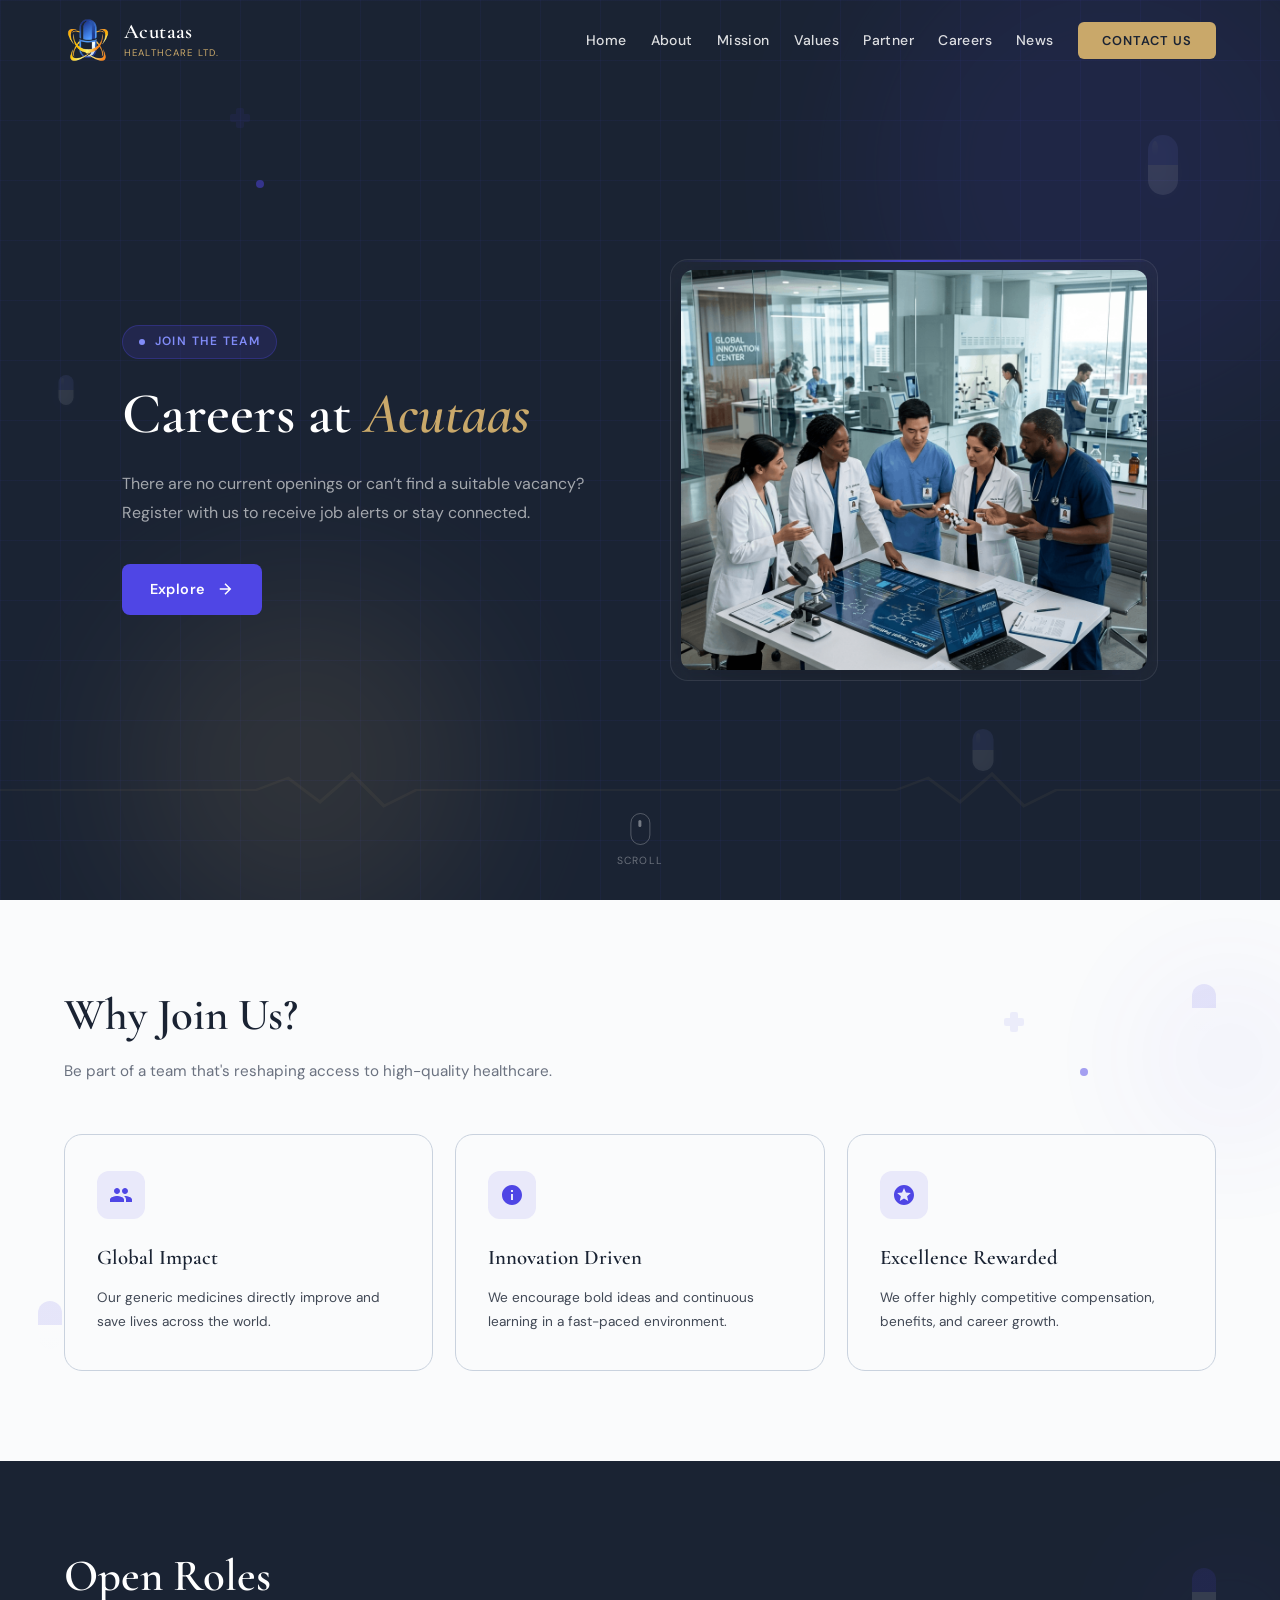
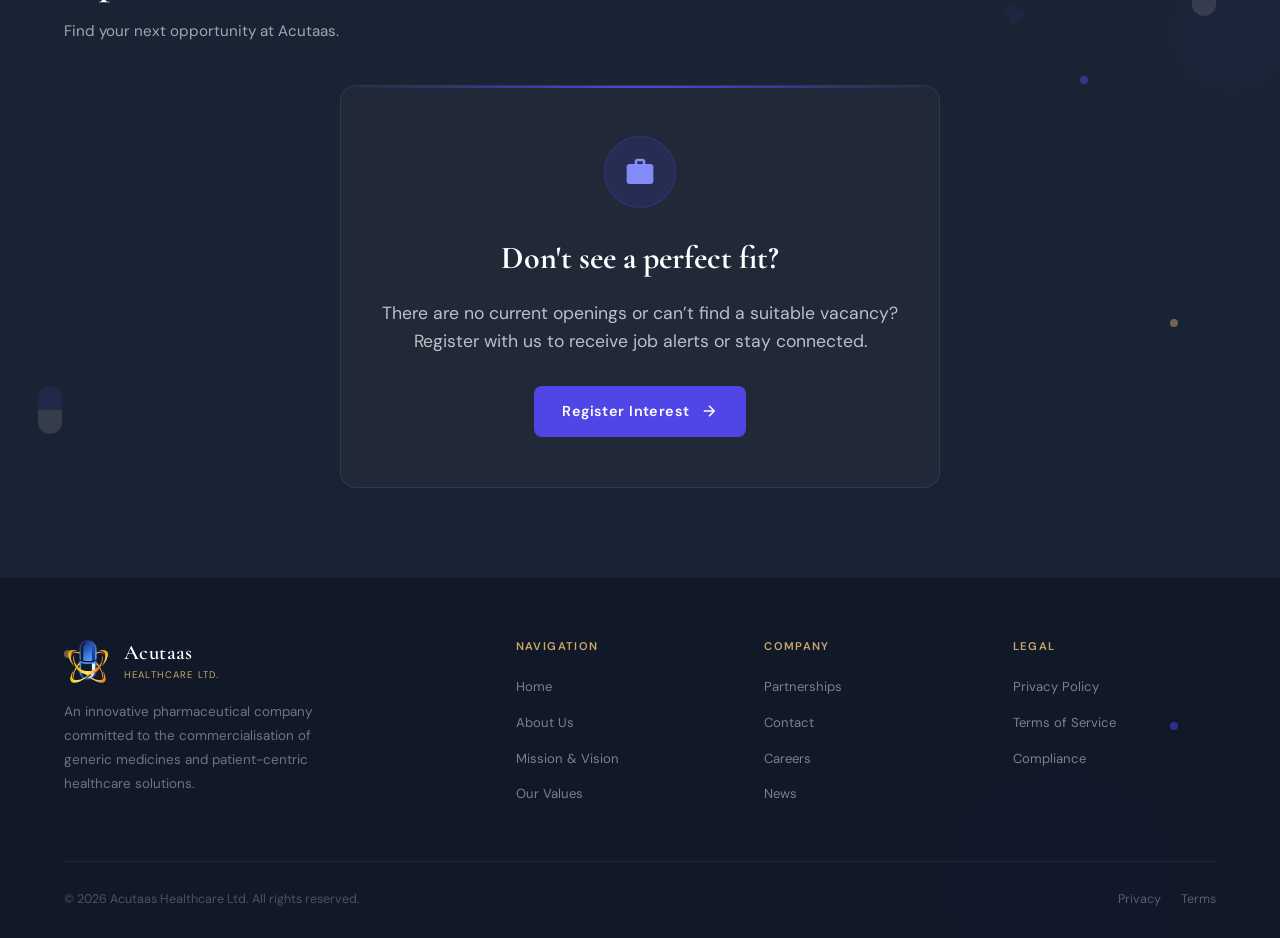
==== commit 0685ec0d: "performance" ====
--- a/careers.html
+++ b/careers.html
@@ -4,8 +4,11 @@
 <meta charset="UTF-8">
 <meta name="viewport" content="width=device-width, initial-scale=1.0">
 <title>Careers | Acutaas Healthcare Ltd</title>
+<meta name="description" content="Explore career opportunities at Acutaas Healthcare Ltd and join our mission to innovate and commercialise high-quality generic medicines.">
 <link rel="icon" type="image/png" href="./assets/images/logo-capsule.png">
 <link rel="preconnect" href="https://fonts.googleapis.com">
+<link rel="preconnect" href="https://fonts.gstatic.com" crossorigin>
+<link rel="preload" as="image" href="./assets/images/careers_bg.png">
 <link href="https://fonts.googleapis.com/css2?family=Cormorant+Garamond:ital,wght@0,300;0,400;0,600;0,700;1,300;1,400&family=DM+Sans:opsz,wght@9..40,300;9..40,400;9..40,500;9..40,600&display=swap" rel="stylesheet">
 <link rel="stylesheet" href="./css/base/variables.css">
 <link rel="stylesheet" href="./css/base/global.css">
@@ -29,7 +32,7 @@
 <nav id="navbar">
   <a href="index.html#home" class="nav-logo">
     <div class="nav-logo-icon">
-      <img src="./assets/images/logo-capsule.png" alt="Acutaas Logo" class="logo-img" />
+      <img src="./assets/images/logo-capsule.png" alt="Acutaas Logo" class="logo-img" width="624" height="609" />
     </div>
     <div>
       <span class="nav-logo-text">Acutaas</span>
@@ -64,7 +67,7 @@
   <a href="contact.html" onclick="toggleMenu()">Contact Us</a>
 </div>
 <!-- MARKETING HERO -->
-<section id="home" style="background-image: linear-gradient(rgba(var(--navy-rgb), 0.85), rgba(var(--navy-rgb), 0.85)), url('./assets/images/careers_bg.png');">
+<section id="home" style="background-image: linear-gradient(rgba(var(--navy-rgb), 0.95), rgba(var(--navy-rgb), 0.95)), url('./assets/images/careers_bg.png');">
   <div class="hero-bg-grid"></div>
   <div class="hero-orb hero-orb-1"></div>
   <div class="hero-orb hero-orb-2"></div>
@@ -249,7 +252,7 @@
   <div class="footer-top">
     <div>
       <a href="index.html#home" class="nav-logo" style="margin-bottom: 10px;">
-        <div class="nav-logo-icon"><img src="./assets/images/logo-capsule.png" alt="Acutaas Logo" class="logo-img" /></div>
+        <div class="nav-logo-icon"><img src="./assets/images/logo-capsule.png" alt="Acutaas Logo" class="logo-img" width="624" height="609" loading="lazy" /></div>
         <div>
           <span class="nav-logo-text">Acutaas</span>
           <span class="nav-logo-sub">Healthcare Ltd.</span>
--- a/css/components/hero.css
+++ b/css/components/hero.css
@@ -2,7 +2,7 @@
 #home {
   min-height: 100vh;
   background-color: var(--navy);
-  background-image: linear-gradient(rgba(var(--navy-rgb), 0.99), rgba(var(--navy-rgb), 0.85)), url('../../assets/images/hero_main_bg.png');
+  background-image: linear-gradient(rgba(var(--navy-rgb), 0.95), rgba(var(--navy-rgb), 0.95)), url('../../assets/images/hero_main_bg.png');
   background-size: cover;
   background-position: center;
   background-repeat: no-repeat;
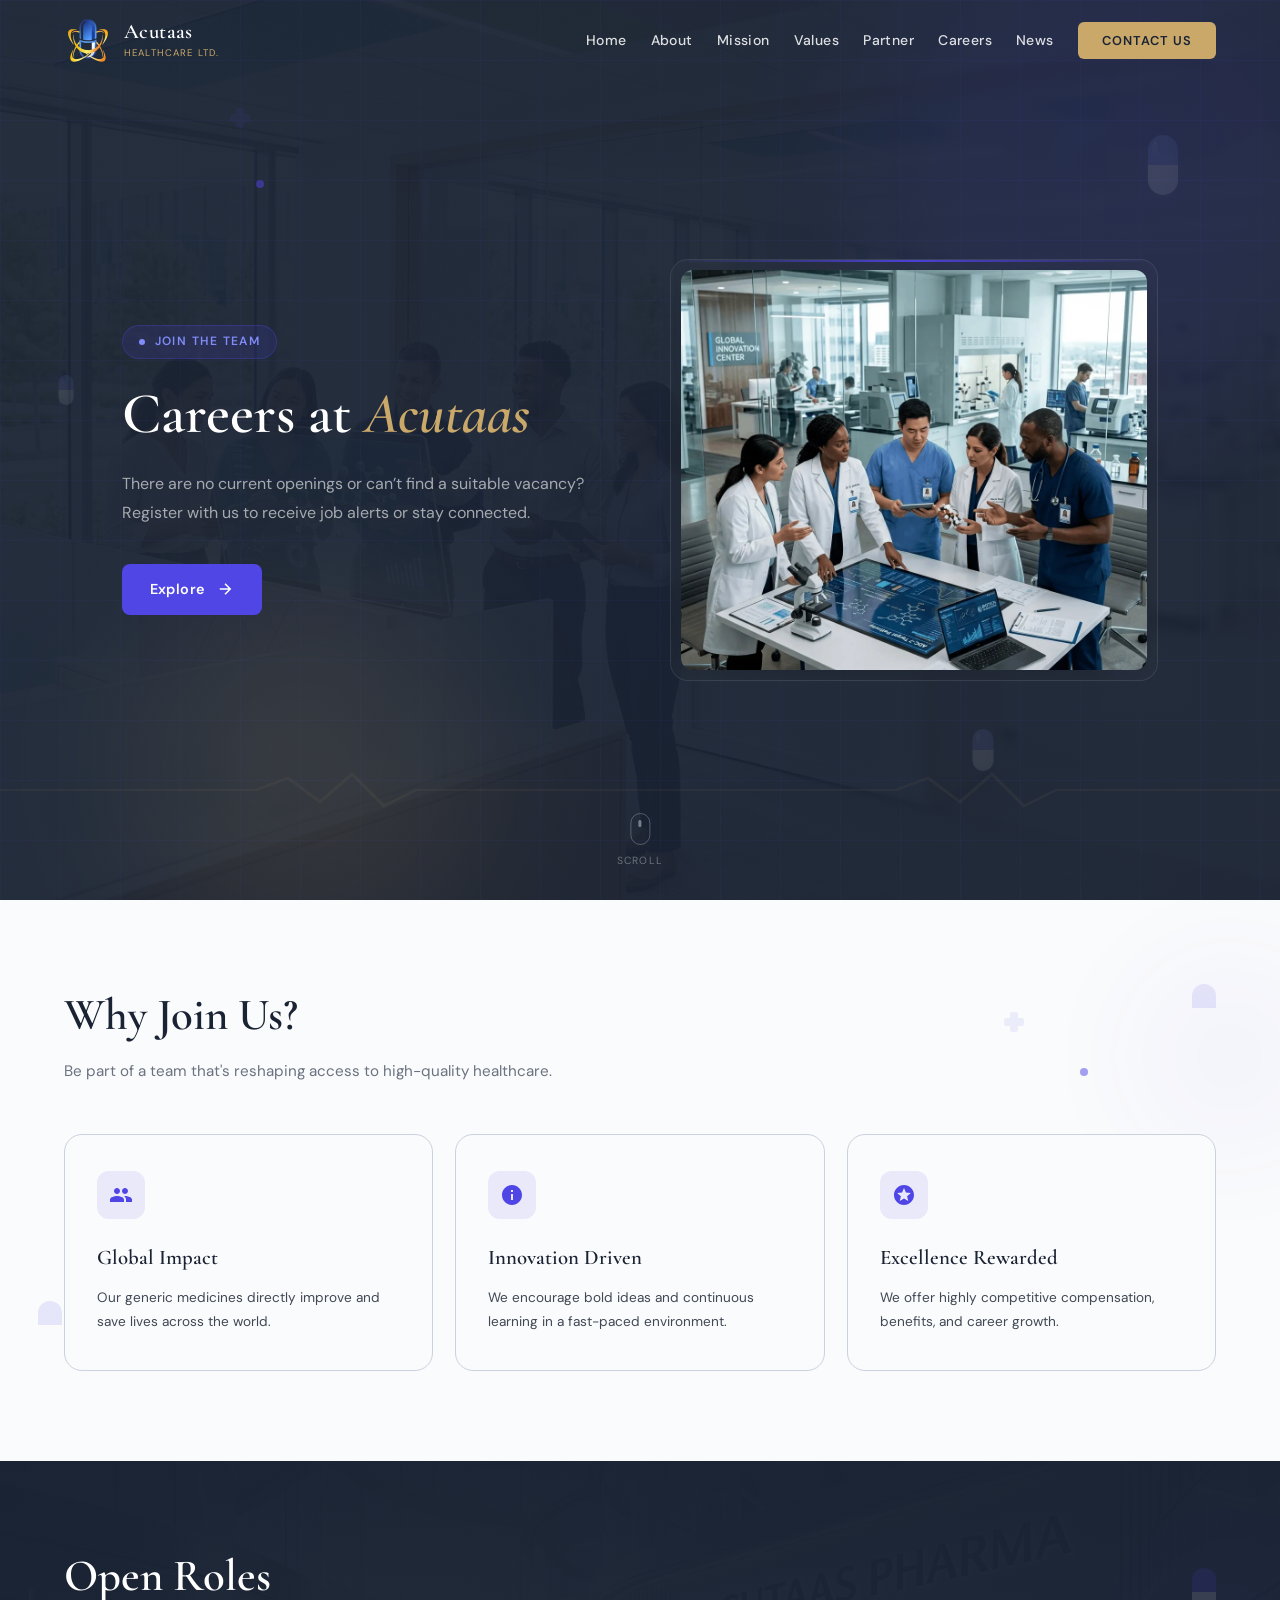
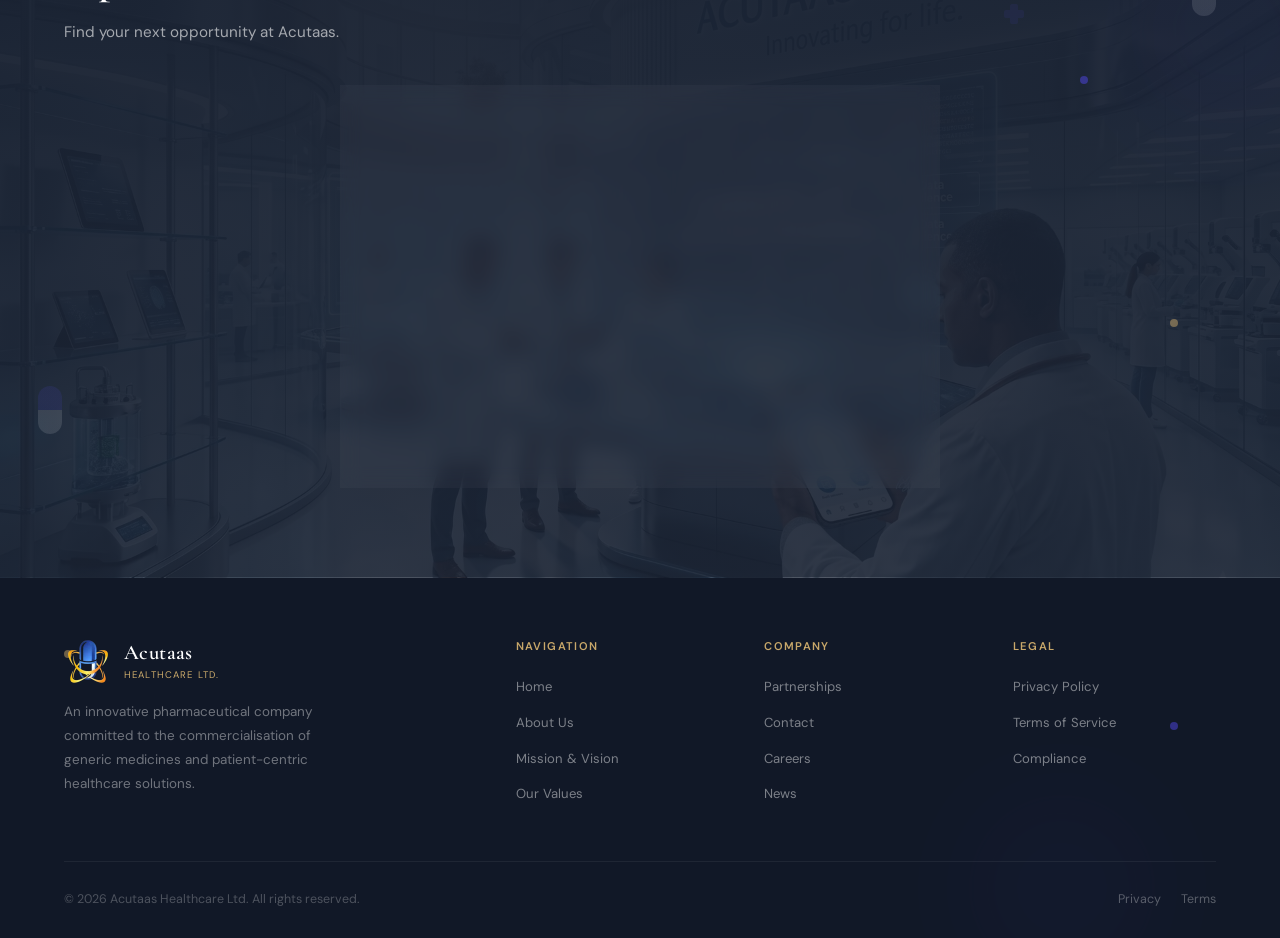
==== commit 6d1f4138: "cusor performace" ====
--- a/careers.html
+++ b/careers.html
@@ -5,26 +5,15 @@
 <meta name="viewport" content="width=device-width, initial-scale=1.0">
 <title>Careers | Acutaas Healthcare Ltd</title>
 <meta name="description" content="Explore career opportunities at Acutaas Healthcare Ltd and join our mission to innovate and commercialise high-quality generic medicines.">
-<link rel="icon" type="image/png" href="./assets/images/logo-capsule.png">
+<link rel="icon" type="image/webp" href="./assets/images/logo-capsule-nav.webp">
 <link rel="preconnect" href="https://fonts.googleapis.com">
 <link rel="preconnect" href="https://fonts.gstatic.com" crossorigin>
-<link rel="preload" as="image" href="./assets/images/careers_bg.png">
-<link href="https://fonts.googleapis.com/css2?family=Cormorant+Garamond:ital,wght@0,300;0,400;0,600;0,700;1,300;1,400&family=DM+Sans:opsz,wght@9..40,300;9..40,400;9..40,500;9..40,600&display=swap" rel="stylesheet">
-<link rel="stylesheet" href="./css/base/variables.css">
-<link rel="stylesheet" href="./css/base/global.css">
-<link rel="stylesheet" href="./css/base/animations.css">
-<link rel="stylesheet" href="./css/base/common.css">
-<link rel="stylesheet" href="./css/components/navbar.css">
-<link rel="stylesheet" href="./css/components/hero.css">
-<link rel="stylesheet" href="./css/components/about.css">
-<link rel="stylesheet" href="./css/components/mission.css">
-<link rel="stylesheet" href="./css/components/values.css">
-<link rel="stylesheet" href="./css/components/partner.css">
-<link rel="stylesheet" href="./css/components/cta.css">
-<link rel="stylesheet" href="./css/components/contact.css">
-<link rel="stylesheet" href="./css/components/footer.css">
-<link rel="stylesheet" href="./css/base/responsive.css">
-  <link rel="stylesheet" href="./css/components/page-layout.css">
+<link rel="preload" as="image" href="./assets/images/careers_bg.webp" fetchpriority="high" type="image/webp">
+<link rel="stylesheet" href="https://fonts.googleapis.com/css2?family=Cormorant+Garamond:ital,wght@0,400;0,600;0,700;1,400&family=DM+Sans:wght@400;500;600&display=swap" media="print" onload="this.media='all'">
+<noscript><link rel="stylesheet" href="https://fonts.googleapis.com/css2?family=Cormorant+Garamond:ital,wght@0,400;0,600;0,700;1,400&family=DM+Sans:wght@400;500;600&display=swap"></noscript>
+<link rel="stylesheet" href="./css/site.bundle.css">
+<script src="./js/site.js" defer></script>
+
 </head>
 <body>
 
@@ -32,7 +21,7 @@
 <nav id="navbar">
   <a href="index.html#home" class="nav-logo">
     <div class="nav-logo-icon">
-      <img src="./assets/images/logo-capsule.png" alt="Acutaas Logo" class="logo-img" width="624" height="609" />
+      <img src="./assets/images/logo-capsule-nav.webp" alt="Acutaas Logo" class="logo-img" width="48" height="48" />
     </div>
     <div>
       <span class="nav-logo-text">Acutaas</span>
@@ -67,7 +56,7 @@
   <a href="contact.html" onclick="toggleMenu()">Contact Us</a>
 </div>
 <!-- MARKETING HERO -->
-<section id="home" style="background-image: linear-gradient(rgba(var(--navy-rgb), 0.95), rgba(var(--navy-rgb), 0.95)), url('./assets/images/careers_bg.png');">
+<section id="home" style="background-image: linear-gradient(rgba(var(--navy-rgb), 0.95), rgba(var(--navy-rgb), 0.95)), url('./assets/images/careers_bg.webp');">
   <div class="hero-bg-grid"></div>
   <div class="hero-orb hero-orb-1"></div>
   <div class="hero-orb hero-orb-2"></div>
@@ -103,7 +92,7 @@
     
     <div class="hero-visual-col" style="animation: fadeIn 1s ease 0.5s both;">
       <div class="hero-visual-card" style="padding: 10px;">
-        <img src="./assets/images/hero_careers.png" alt="Hero Image" style="width: 100%; height: 400px; object-fit: cover; border-radius: 12px; display: block; filter: drop-shadow(0 15px 35px rgba(var(--black-rgb), 0.25));" />
+        <img src="./assets/images/hero_careers.webp" alt="Hero Image" loading="lazy" decoding="async" width="800" height="400" style="width: 100%; height: 400px; object-fit: cover; border-radius: 12px; display: block; filter: drop-shadow(0 15px 35px rgba(var(--black-rgb), 0.25));" />
       </div>
     </div>
   </div>
@@ -205,7 +194,7 @@
 </section> -->
 
 <!-- DARK SECTION (Open Roles) -->
-<section id="open-roles" class="section-dark" style="background-image: linear-gradient(rgba(var(--navy-rgb), 0.99), rgba(var(--navy-rgb), 0.9)), url('./assets/images/careers_new_bg.png'); background-size: cover; background-position: center; background-attachment: fixed;">
+<section id="open-roles" class="section-dark" style="background-image: linear-gradient(rgba(var(--navy-rgb), 0.99), rgba(var(--navy-rgb), 0.9)), url('./assets/images/careers_new_bg.webp'); background-size: cover; background-position: center; ">
   <div class="section-anim-container">
     <div class="floating-pill" style="top: 15%; right: 5%; animation-delay: 0s;"></div>
     <div class="floating-pill" style="bottom: 20%; left: 3%; animation-delay: -2.5s;"></div>
@@ -252,7 +241,7 @@
   <div class="footer-top">
     <div>
       <a href="index.html#home" class="nav-logo" style="margin-bottom: 10px;">
-        <div class="nav-logo-icon"><img src="./assets/images/logo-capsule.png" alt="Acutaas Logo" class="logo-img" width="624" height="609" loading="lazy" /></div>
+        <div class="nav-logo-icon"><img src="./assets/images/logo-capsule-nav.webp" alt="Acutaas Logo" class="logo-img" width="48" height="48" loading="lazy" /></div>
         <div>
           <span class="nav-logo-text">Acutaas</span>
           <span class="nav-logo-sub">Healthcare Ltd.</span>
@@ -300,187 +289,5 @@
   </div>
 </footer>
 
-<script>
-// Mobile menu toggle
-function toggleMenu() {
-  document.getElementById('mobileMenu').classList.toggle('open');
-}
-
-// Navbar scroll effect
-window.addEventListener('scroll', function() {
-  const navbar = document.getElementById('navbar');
-  const sections = document.querySelectorAll('section');
-  const scrollTop = window.scrollY;
-
-  if (scrollTop > 50) {
-    navbar.classList.add('scrolled');
-  } else {
-    navbar.classList.remove('scrolled');
-  }
-
-  // Check if we're on a light section
-  let onLightSection = false;
-  sections.forEach(section => {
-    if (section.id !== 'home' && section.id !== 'values' && section.id !== 'cta') {
-      const rect = section.getBoundingClientRect();
-      if (rect.top <= 80 && rect.bottom > 80) {
-        onLightSection = true;
-      }
-    }
-  });
-
-  if (onLightSection && scrollTop > 50) {
-    navbar.classList.add('light-nav');
-  } else {
-    navbar.classList.remove('light-nav');
-  }
-});
-
-// Scroll reveal
-function reveal() {
-  const reveals = document.querySelectorAll('.reveal');
-  reveals.forEach(el => {
-    const windowHeight = window.innerHeight;
-    const elementTop = el.getBoundingClientRect().top;
-    const elementVisible = 120;
-    if (elementTop < windowHeight - elementVisible) {
-      el.classList.add('visible');
-    }
-  });
-}
-
-window.addEventListener('scroll', reveal);
-window.addEventListener('load', reveal);
-
-// Form validation and Custom Select setup
-document.addEventListener('DOMContentLoaded', () => {
-  const form = document.getElementById('contactForm');
-  
-  // Custom Select Logic
-  const customSelects = document.querySelectorAll('.custom-select-container');
-  customSelects.forEach(container => {
-    const select = container.querySelector('select');
-    const trigger = container.querySelector('.custom-select-trigger');
-    const triggerText = trigger.querySelector('span');
-    const options = container.querySelectorAll('.custom-option');
-    
-    trigger.addEventListener('click', () => {
-      container.classList.toggle('open');
-    });
-    
-    options.forEach(option => {
-      option.addEventListener('click', () => {
-        select.value = option.getAttribute('data-value');
-        select.dispatchEvent(new Event('input', { bubbles: true }));
-        
-        triggerText.textContent = option.textContent;
-        options.forEach(opt => opt.classList.remove('selected'));
-        option.classList.add('selected');
-        
-        container.classList.remove('open');
-      });
-    });
-    
-    document.addEventListener('click', (e) => {
-      if (!container.contains(e.target)) {
-        container.classList.remove('open');
-      }
-    });
-  });
-
-  if (form) {
-    // Clear error state when the user types or selects
-    form.addEventListener('input', (e) => {
-      if (e.target.classList.contains('invalid')) {
-        e.target.classList.remove('invalid');
-        if (e.target.tagName === 'SELECT' && e.target.parentElement.classList.contains('custom-select-container')) {
-          e.target.parentElement.querySelector('.custom-select-trigger').classList.remove('invalid');
-        }
-        const errorMsg = e.target.parentElement.querySelector('.error-msg');
-        if (errorMsg) errorMsg.remove();
-      }
-    });
-  }
-});
-
-// Form submission
-function handleSubmit(e) {
-  e.preventDefault();
-  const form = e.target;
-  let isValid = true;
-  
-  // Clear all previous errors
-  form.querySelectorAll('.error-msg').forEach(el => el.remove());
-  form.querySelectorAll('.invalid').forEach(el => el.classList.remove('invalid'));
-
-  // Validate each required field
-  Array.from(form.elements).forEach(field => {
-    if (field.name && !field.validity.valid) {
-      isValid = false;
-      field.classList.add('invalid');
-      
-      if (field.tagName === 'SELECT' && field.parentElement.classList.contains('custom-select-container')) {
-        field.parentElement.querySelector('.custom-select-trigger').classList.add('invalid');
-      }
-      
-      const error = document.createElement('div');
-      error.className = 'error-msg';
-      // Provide a custom message if it's valueMissing, otherwise use browser's default
-      if (field.validity.valueMissing) {
-        error.textContent = 'This field is required.';
-      } else if (field.validity.typeMismatch && field.type === 'email') {
-        error.textContent = 'Please enter a valid email address.';
-      } else {
-        error.textContent = field.validationMessage || 'Invalid input.';
-      }
-      
-      field.parentElement.appendChild(error);
-    }
-  });
-
-  if (isValid) {
-    // Show custom toast instead of alert
-    let toast = document.getElementById('successToast');
-    if (!toast) {
-      toast = document.createElement('div');
-      toast.id = 'successToast';
-      toast.className = 'toast-notification';
-      toast.innerHTML = `
-        <div class="toast-icon">
-          <svg viewBox="0 0 24 24"><path d="M9 16.17L4.83 12l-1.42 1.41L9 19 21 7l-1.41-1.41z"/></svg>
-        </div>
-        <div class="toast-content">
-          <span class="toast-title">Message Sent!</span>
-          <span class="toast-message">Thank you. We will get back to you soon.</span>
-        </div>
-        <button class="toast-close" onclick="this.parentElement.classList.remove('show')">
-          <svg viewBox="0 0 24 24" width="16" height="16" fill="currentColor"><path d="M19 6.41L17.59 5 12 10.59 6.41 5 5 6.41 10.59 12 5 17.59 6.41 19 12 13.41 17.59 19 19 17.59 13.41 12z"/></svg>
-        </button>
-      `;
-      document.body.appendChild(toast);
-    }
-    
-    // Force reflow and show
-    void toast.offsetWidth;
-    toast.classList.add('show');
-    
-    // Auto hide
-    setTimeout(() => {
-      toast.classList.remove('show');
-    }, 5000);
-
-    form.reset();
-    
-    // Reset custom selects visually
-    document.querySelectorAll('.custom-select-container').forEach(container => {
-      const triggerText = container.querySelector('.custom-select-trigger span');
-      const defaultOption = container.querySelector('.custom-option[data-value=""]');
-      triggerText.textContent = defaultOption.textContent;
-      container.querySelectorAll('.custom-option').forEach(opt => opt.classList.remove('selected'));
-      defaultOption.classList.add('selected');
-    });
-  }
-}
-</script>
 </body>
 </html>
--- a/css/site.bundle.css
+++ b/css/site.bundle.css
@@ -0,0 +1,2114 @@
+/* base/variables.css */
+:root {
+
+  /* Cyan + Navy - Acutaas */
+
+  /* --navy: #081826;
+  --navy-rgb: 8, 24, 38;
+  --navy-mid: #102437;
+  --footer-bg: #05111b;
+
+  --blue-primary: #0891B2;
+  --blue-primary-rgb: 8, 145, 178;
+
+  --blue-light: #22D3EE;
+  --blue-light-rgb: 34, 211, 238;
+
+  --blue-dark: #0E7490;
+
+  --gold: #D2A85E;
+  --gold-rgb: 210, 168, 94;
+
+  --gold-light: #E8C98C;
+
+  --white: #FFFFFF;
+  --white-rgb: 255, 255, 255;
+
+  --black: #000000;
+  --black-rgb: 0, 0, 0;
+
+  --off-white: #F5FAFC;
+  --off-white-rgb: 245, 250, 252;
+
+  --gray-50: #F2F7FA;
+  --gray-100: #E3EDF2;
+  --gray-300: #BCCDD6;
+  --gray-500: #64748B;
+  --gray-700: #334155;
+
+  --text: #162534;
+  --blue-50: #ECFEFF; */
+
+  /* Purple - Black - Acutaas */
+
+  --navy: #1A2333;
+  --navy-rgb: 26, 35, 51;
+  --navy-mid: #263347;
+  --footer-bg: #111827;
+
+  --blue-primary: #4F46E5;
+  --blue-primary-rgb: 79, 70, 229;
+
+  --blue-light: #818CF8;
+  --blue-light-rgb: 129, 140, 248;
+
+  --blue-dark: #3730A3;
+
+  --gold: #C9A86A;
+  --gold-rgb: 201, 168, 106;
+
+  --gold-light: #E6C98F;
+
+  --white: #FFFFFF;
+  --white-rgb: 255, 255, 255;
+
+  --black: #000000;
+  --black-rgb: 0, 0, 0;
+
+  --off-white: #FAFBFC;
+  --off-white-rgb: 250, 251, 252;
+
+  --gray-50: #F5F7FA;
+  --gray-100: #EBEEF4;
+  --gray-300: #C9D2DE;
+  --gray-500: #6B7280;
+  --gray-700: #3F4854;
+
+  --text: #202938;
+  --blue-50: #EEF2FF;
+
+  /* Dark Blue - Acutaas */
+
+  /* --navy: #0B1020;
+  --navy-rgb: 11, 16, 32;
+  --navy-mid: #151B34;
+  --footer-bg: #050814;
+
+  --blue-primary: #3B82F6;
+  --blue-primary-rgb: 59, 130, 246;
+
+  --blue-light: #60A5FA;
+  --blue-light-rgb: 96, 165, 250;
+
+  --blue-dark: #1D4ED8;
+
+  --gold: #D6AE6B;
+  --gold-rgb: 214, 174, 107;
+
+  --gold-light: #EAC98D;
+
+  --white: #FFFFFF;
+  --white-rgb: 255, 255, 255;
+
+  --black: #000000;
+  --black-rgb: 0, 0, 0;
+
+  --off-white: #F8FAFC;
+  --off-white-rgb: 248, 250, 252;
+
+  --gray-50: #F4F6F8;
+  --gray-100: #E8EDF3;
+  --gray-300: #C3CEDB;
+  --gray-500: #6B7280;
+  --gray-700: #374151;
+
+  --text: #111827;
+  --blue-50: #EFF6FF; */
+
+  /* Green - Acutaas */
+  
+  /* --navy: #062925;
+  --navy-rgb: 6, 41, 37;
+  --navy-mid: #0B3B35;
+  --footer-bg: #031412;
+
+  --blue-primary: #0F766E;
+  --blue-primary-rgb: 15, 118, 110;
+
+  --blue-light: #14B8A6;
+  --blue-light-rgb: 20, 184, 166;
+
+  --blue-dark: #115E59;
+
+  --gold: #C9A66B;
+  --gold-rgb: 201, 166, 107;
+
+  --gold-light: #E4C48B;
+
+  --white: #FFFFFF;
+  --white-rgb: 255, 255, 255;
+
+  --black: #000000;
+  --black-rgb: 0, 0, 0;
+
+  --off-white: #F6FBFA;
+  --off-white-rgb: 246, 251, 250;
+
+  --gray-50: #F3F7F6;
+  --gray-100: #E2ECEA;
+  --gray-300: #B8C8C4;
+  --gray-500: #64807B;
+  --gray-700: #304845;
+
+  --text: #16302C;
+  --blue-50: #ECFEFF; */
+
+  /* Original */
+
+  /* --navy: #0A1628;
+  --navy-rgb: 10, 22, 40;
+  --navy-mid: #132040;
+  --footer-bg: #050c1a;
+  --blue-primary: #2563eb;
+  --blue-primary-rgb: 37, 99, 235;
+  --blue-light: #3b82f6;
+  --blue-light-rgb: 59, 130, 246;
+  --blue-dark: #1d4ed8;
+  --gold: #C8A96E;
+  --gold-rgb: 200, 169, 110;
+  --gold-light: #E8C98A;
+  --white: #FFFFFF;
+  --white-rgb: 255, 255, 255;
+  --black: #000000;
+  --black-rgb: 0, 0, 0;
+  --off-white: #F7F9F8;
+  --off-white-rgb: 247, 249, 248;
+  --gray-50: #f8fafc;
+  --gray-100: #F0F3F2;
+  --gray-300: #C2CCC8;
+  --gray-500: #7A8C86;
+  --gray-700: #3D4F48;
+  --text: #1A2E28;
+  --blue-50: #f0f9ff; */
+
+  --error: #ef4444;
+  --error-bg: #fef2f2;
+  --font-display: 'Cormorant Garamond', Georgia, serif;
+  --font-body: 'DM Sans', sans-serif;
+  --transition: 0.45s cubic-bezier(0.25, 0.46, 0.45, 0.94);
+  --transition-fast: 0.25s cubic-bezier(0.25, 0.46, 0.45, 0.94);
+}
+
+/* base/global.css */
+*, *::before, *::after { box-sizing: border-box; margin: 0; padding: 0; }
+html { scroll-behavior: smooth; }
+
+body {
+  font-family: var(--font-body);
+  color: var(--text);
+  background: var(--white);
+  overflow-x: hidden;
+  line-height: 1.6;
+}
+
+::-webkit-scrollbar { width: 6px; }
+::-webkit-scrollbar-track { background: var(--gray-100); }
+::-webkit-scrollbar-thumb { background: var(--blue-primary); border-radius: 3px; }
+
+/* base/animations.css */
+/* ═══════════ ANIMATIONS ═══════════ */
+@keyframes float {
+  0%, 100% { transform: translateY(0) rotate(0deg); }
+  50% { transform: translateY(-15px) rotate(3deg); }
+}
+
+@keyframes floatSlow {
+  0%, 100% { transform: translateY(0); }
+  50% { transform: translateY(-8px); }
+}
+
+@keyframes pulse-glow {
+  0%, 100% { opacity: 0.3; transform: scale(1); }
+  50% { opacity: 0.5; transform: scale(1.05); }
+}
+
+@keyframes capsule-float {
+  0%, 100% { transform: translateY(0) rotate(-15deg); }
+  50% { transform: translateY(-25px) rotate(-10deg); }
+}
+
+@keyframes molecule-pulse {
+  0%, 100% { transform: scale(1); opacity: 0.5; }
+  50% { transform: scale(1.15); opacity: 0.8; }
+}
+
+@keyframes cross-rotate {
+  0% { transform: rotate(0deg); }
+  100% { transform: rotate(360deg); }
+}
+
+@keyframes ecg-line {
+  0% { stroke-dashoffset: 1000; }
+  100% { stroke-dashoffset: 0; }
+}
+
+@keyframes orbFloat {
+  0%, 100% { transform: translate(0,0) scale(1); }
+  50% { transform: translate(15px, -20px) scale(1.03); }
+}
+
+@keyframes fadeUp {
+  from { opacity: 0; transform: translateY(30px); }
+  to { opacity: 1; transform: translateY(0); }
+}
+
+@keyframes fadeIn {
+  from { opacity: 0; }
+  to { opacity: 1; }
+}
+
+@keyframes pulse {
+  0%, 100% { opacity: 1; transform: scale(1); }
+  50% { opacity: 0.5; transform: scale(1.5); }
+}
+
+@keyframes scrollDown {
+  0% { opacity: 1; transform: translateY(0); }
+  100% { opacity: 0; transform: translateY(8px); }
+}
+
+@keyframes dna-rotate {
+  0% { transform: rotateY(0deg); }
+  100% { transform: rotateY(360deg); }
+}
+
+@keyframes shimmer {
+  0% { background-position: -200% 0; }
+  100% { background-position: 200% 0; }
+}
+
+@keyframes breathe {
+  0%, 100% { transform: scale(1); opacity: 0.6; }
+  50% { transform: scale(1.02); opacity: 0.8; }
+}
+
+@keyframes pill-bounce {
+  0%, 100% { transform: translateY(0) rotate(12deg); }
+  50% { transform: translateY(-10px) rotate(15deg); }
+}
+
+@keyframes gridDrift {
+  0% { transform: translate(0,0); }
+  100% { transform: translate(60px, 60px); }
+}
+
+@keyframes pendulum {
+  0%, 100% { transform: rotate(15deg); }
+  50% { transform: rotate(-15deg); }
+}
+
+/* ═══════════ SECTION ANIMATIONS ═══════════ */
+.section-anim-container {
+  position: absolute;
+  inset: 0;
+  overflow: hidden;
+  pointer-events: none;
+  z-index: 0;
+}
+
+/* Floating Pills - Small subtle pills */
+.floating-pill {
+  position: absolute;
+  width: 24px;
+  height: 48px;
+  border-radius: 12px;
+  background: linear-gradient(180deg, var(--blue-primary) 0%, var(--blue-primary) 50%, var(--white) 50%, var(--gray-50) 100%);
+  opacity: 0.12;
+  animation: pill-bounce 5s ease-in-out infinite;
+}
+
+/* Small molecule dots */
+.molecule-dot {
+  position: absolute;
+  width: 8px;
+  height: 8px;
+  border-radius: 50%;
+  animation: molecule-pulse 3s ease-in-out infinite;
+  opacity: 0.5 !important;
+}
+
+.molecule-dot.blue { background: var(--blue-primary); opacity: 0.1; }
+.molecule-dot.gold { background: var(--gold); opacity: 0.1; }
+
+/* Medical cross - small */
+.medical-cross-small {
+  position: absolute;
+  width: 20px;
+  height: 20px;
+  opacity: 0.08;
+  animation: cross-rotate 25s linear infinite;
+}
+
+.medical-cross-small::before,
+.medical-cross-small::after {
+  content: '';
+  position: absolute;
+  background: var(--blue-primary);
+  border-radius: 2px;
+}
+
+.medical-cross-small::before { width: 40%; height: 100%; left: 30%; top: 0; }
+.medical-cross-small::after { width: 100%; height: 40%; left: 0; top: 30%; }
+
+/* Heartbeat line - subtle */
+.heartbeat-line-subtle {
+  position: absolute;
+  bottom: 10%;
+  left: 0;
+  right: 0;
+  height: 40px;
+  opacity: 0.06;
+  overflow: hidden;
+}
+
+.heartbeat-line-subtle svg {
+  width: 200%;
+  height: 100%;
+}
+
+.heartbeat-path {
+  fill: none;
+  stroke: var(--gold);
+  stroke-width: 2;
+  stroke-dasharray: 1000;
+  animation: ecg-line 4s linear infinite;
+}
+
+/* DNA strand - mini */
+.dna-mini {
+  position: absolute;
+  width: 30px;
+  height: 80px;
+  opacity: 0.1;
+  animation: dna-rotate 15s linear infinite;
+}
+
+.dna-mini-node {
+  position: absolute;
+  width: 6px;
+  height: 6px;
+  border-radius: 50%;
+  background: var(--blue-primary);
+}
+
+/* Glowing orb */
+.glow-orb {
+  position: absolute;
+  border-radius: 50%;
+  filter: blur(60px);
+  animation: pulse-glow 5s ease-in-out infinite;
+}
+
+/* Floating capsule - large hero */
+.floating-capsule {
+  position: absolute;
+  width: 30px;
+  height: 60px;
+  animation: capsule-float 6s ease-in-out infinite;
+  opacity: 0.1;
+}
+
+.capsule-body {
+  width: 100%;
+  height: 100%;
+  border-radius: 25px;
+  background: linear-gradient(180deg, var(--blue-light) 0%, var(--blue-light) 50%, var(--white) 50%, var(--blue-50) 100%);
+  box-shadow: inset -6px 0 15px rgba(var(--black-rgb), 0.1), 0 8px 30px rgba(var(--blue-light-rgb), 0.25);
+  position: relative;
+  overflow: hidden;
+}
+
+.capsule-body::before {
+  content: '';
+  position: absolute;
+  top: 10%;
+  left: 15%;
+  width: 20%;
+  height: 25%;
+  background: linear-gradient(180deg, rgba(var(--white-rgb), 0.5), transparent);
+  border-radius: 50%;
+}
+
+/* base/common.css */
+/* ═══════════ SECTION COMMON ═══════════ */
+section { padding: 90px 5%; position: relative; overflow: hidden; }
+
+.section-inner { max-width: 1200px; margin: 0 auto; position: relative; z-index: 10; }
+
+.section-dark { background: var(--navy); }
+.section-dark .section-title { color: var(--white); }
+.section-dark .section-sub { color: rgba(var(--white-rgb), 0.6); }
+.section-dark .section-label { color: var(--blue-light); }
+.section-dark .section-label::before { background: var(--blue-light); }
+
+.section-label {
+  display: inline-flex;
+  align-items: center;
+  gap: 8px;
+  font-size: 0.7rem;
+  font-weight: 600;
+  letter-spacing: 0.18em;
+  text-transform: uppercase;
+  color: var(--blue-primary);
+  margin-bottom: 14px;
+}
+
+.section-label::before {
+  content: '';
+  width: 20px; height: 2px;
+  background: var(--blue-primary);
+}
+
+.section-title {
+  font-family: var(--font-display);
+  font-size: clamp(1.8rem, 3.5vw, 2.8rem);
+  font-weight: 600;
+  color: var(--navy);
+  line-height: 1.15;
+  margin-bottom: 16px;
+}
+
+.section-title em { font-style: italic; color: var(--blue-primary); }
+
+.section-sub {
+  font-size: 0.95rem;
+  color: var(--gray-500);
+  max-width: 550px;
+  line-height: 1.75;
+}
+
+/* ═══════════ SCROLL REVEAL ═══════════ */
+.reveal {
+  opacity: 0;
+  transform: translateY(35px);
+  transition: opacity 0.65s ease, transform 0.65s ease;
+}
+
+.reveal.visible { opacity: 1; transform: translateY(0); }
+
+.reveal-delay-1 { transition-delay: 0.1s; }
+.reveal-delay-2 { transition-delay: 0.2s; }
+.reveal-delay-3 { transition-delay: 0.3s; }
+.reveal-delay-4 { transition-delay: 0.4s; }
+
+/* components/navbar.css */
+/* ═══════════ NAVIGATION ═══════════ */
+nav {
+  position: fixed;
+  top: 0; left: 0; right: 0;
+  z-index: 1000;
+  padding: 0 5%;
+  height: 80px;
+  display: flex;
+  align-items: center;
+  justify-content: space-between;
+  transition: background var(--transition), box-shadow var(--transition);
+}
+
+nav.scrolled {
+  background: rgba(var(--navy-rgb), 0.97);
+  backdrop-filter: blur(20px);
+  box-shadow: 0 2px 40px rgba(var(--black-rgb), 0.3);
+}
+
+nav.light-nav {
+  background: rgba(var(--white-rgb), 0.97);
+  backdrop-filter: blur(20px);
+  box-shadow: 0 2px 30px rgba(var(--black-rgb), 0.08);
+}
+
+nav.light-nav .nav-logo-text { color: var(--navy); }
+nav.light-nav .nav-links a { color: var(--navy); }
+nav.light-nav .nav-links a:hover { color: var(--blue-primary); }
+nav.light-nav .nav-links a::after, nav.light-nav .nav-links a:hover::after { background: var(--blue-primary); }
+nav.light-nav .nav-cta { background: var(--blue-primary); color: var(--white) !important; }
+nav.light-nav .nav-cta :hover { background: var(--blue-primary); color: var(--navy) !important; }
+nav.light-nav .hamburger span { background: var(--navy); }
+
+.nav-logo {
+  display: flex;
+  align-items: center;
+  gap: 12px;
+  text-decoration: none;
+}
+
+.nav-logo-icon {
+  width: 48px;
+  height: 48px;
+  border-radius: 10px;
+  overflow: hidden;
+  background: transparent;
+  /* background: var(--white); */
+  flex-shrink: 0;
+}
+
+.logo-img {
+  width: 100%;
+  height: 100%;
+  object-fit: contain;
+}
+
+.nav-logo-text {
+  font-family: var(--font-display);
+  font-size: 1.3rem;
+  font-weight: 600;
+  color: var(--white);
+  letter-spacing: 0.02em;
+  line-height: 1.1;
+}
+
+.nav-logo-sub {
+  font-family: var(--font-body);
+  font-size: 0.6rem;
+  font-weight: 400;
+  color: var(--gold);
+  letter-spacing: 0.12em;
+  text-transform: uppercase;
+  display: block;
+}
+
+.nav-links {
+  display: flex;
+  gap: 1.5rem;
+  list-style: none;
+  align-items: center;
+}
+
+.nav-links a {
+  font-size: 0.875rem;
+  font-weight: 500;
+  color: rgba(var(--white-rgb), 0.85);
+  text-decoration: none;
+  letter-spacing: 0.03em;
+  position: relative;
+  transition: color var(--transition-fast);
+}
+
+.nav-links a::after {
+  content: '';
+  position: absolute;
+  bottom: -2px; left: 0;
+  width: 0; height: 2px;
+  background: var(--gold);
+  transition: width var(--transition-fast);
+}
+
+.nav-links a:hover::after { width: 100%; }
+.nav-links a:hover { color: var(--gold); }
+
+.nav-cta {
+  padding: 10px 24px;
+  background: var(--gold);
+  color: var(--navy) !important;
+  border-radius: 6px;
+  font-weight: 600 !important;
+  font-size: 0.8rem !important;
+  letter-spacing: 0.08em !important;
+  text-transform: uppercase;
+  transition: background var(--transition-fast), transform var(--transition-fast) !important;
+}
+
+.nav-cta:hover { background: var(--gold-light) !important; color: var(--navy) !important; transform: translateY(-1px); }
+.nav-cta::after { display: none !important; }
+
+.hamburger {
+  display: none;
+  flex-direction: column;
+  gap: 5px;
+  cursor: pointer;
+  padding: 5px;
+  background: none;
+  border: none;
+}
+
+.hamburger span {
+  display: block;
+  width: 24px; height: 2px;
+  background: var(--white);
+  border-radius: 2px;
+  transition: var(--transition-fast);
+}
+
+.mobile-menu {
+  display: none;
+  position: fixed;
+  top: 80px; left: 0; right: 0;
+  background: var(--navy);
+  padding: 20px 5%;
+  z-index: 999;
+  flex-direction: column;
+  border-top: 1px solid rgba(var(--white-rgb), 0.08);
+  box-shadow: 0 20px 40px rgba(var(--black-rgb), 0.4);
+}
+
+.mobile-menu.open { display: flex; }
+
+.mobile-menu a {
+  padding: 15px 0;
+  border-bottom: 1px solid rgba(var(--white-rgb), 0.06);
+  color: rgba(var(--white-rgb), 0.75);
+  text-decoration: none;
+  font-size: 1rem;
+  font-weight: 500;
+  transition: color var(--transition-fast), padding-left var(--transition-fast);
+}
+
+.mobile-menu a:hover { color: var(--gold); padding-left: 8px; }
+.mobile-menu a:last-child { border-bottom: none; }
+
+/* components/hero.css */
+/* ═══════════ HERO ═══════════ */
+#home {
+  min-height: 100vh;
+  background-color: var(--navy);
+  background-image: linear-gradient(rgba(var(--navy-rgb), 0.95), rgba(var(--navy-rgb), 0.95)), url('../assets/images/hero_main_bg.webp');
+  background-size: cover;
+  background-position: center;
+  background-repeat: no-repeat;
+  position: relative;
+  display: flex;
+  align-items: center;
+  overflow: hidden;
+}
+
+.hero-bg-grid {
+  position: absolute;
+  inset: 0;
+  background-image:
+    linear-gradient(rgba(var(--blue-primary-rgb), 0.06) 1px, transparent 1px),
+    linear-gradient(90deg, rgba(var(--blue-primary-rgb), 0.06) 1px, transparent 1px);
+  background-size: 60px 60px;
+  animation: gridDrift 25s linear infinite;
+  pointer-events: none;
+}
+
+.hero-orb {
+  position: absolute;
+  border-radius: 50%;
+  filter: blur(80px);
+  opacity: 0.1;
+  animation: orbFloat 10s ease-in-out infinite;
+  pointer-events: none;
+}
+
+.hero-orb-1 { width: 500px; height: 500px; background: var(--blue-primary); top: -80px; right: -80px; }
+.hero-orb-2 { width: 350px; height: 350px; background: var(--gold); bottom: -40px; left: 10%; animation-delay: -5s; opacity: 0.12; }
+
+.hero-content {
+  position: relative;
+  z-index: 20;
+  padding: 120px 5% 80px;
+  max-width: 1300px;
+  margin: 0 auto;
+  width: 100%;
+  display: grid;
+  grid-template-columns: 1fr 1fr;
+  gap: 60px;
+  align-items: center;
+}
+
+.hero-eyebrow {
+  display: inline-flex;
+  align-items: center;
+  gap: 10px;
+  background: rgba(var(--blue-primary-rgb), 0.15);
+  border: 1px solid rgba(var(--blue-primary-rgb), 0.3);
+  padding: 6px 16px;
+  border-radius: 100px;
+  font-size: 0.75rem;
+  font-weight: 600;
+  letter-spacing: 0.12em;
+  text-transform: uppercase;
+  color: var(--blue-light);
+  margin-bottom: 24px;
+  animation: fadeUp 0.8s ease 0.2s both;
+}
+
+.hero-eyebrow::before {
+  content: '';
+  width: 6px; height: 6px;
+  background: var(--blue-light);
+  border-radius: 50%;
+  animation: pulse 2s ease infinite;
+}
+
+.hero-title {
+  font-family: var(--font-display);
+  font-size: clamp(2.5rem, 4.5vw, 3.8rem);
+  font-weight: 600;
+  color: var(--white);
+  line-height: 1.1;
+  margin-bottom: 24px;
+  animation: fadeUp 0.8s ease 0.4s both;
+}
+
+.hero-title em { font-style: italic; color: var(--gold); }
+
+.hero-desc {
+  font-size: 1rem;
+  color: rgba(var(--white-rgb), 0.6);
+  max-width: 500px;
+  line-height: 1.8;
+  margin-bottom: 36px;
+  animation: fadeUp 0.8s ease 0.6s both;
+}
+
+.hero-actions {
+  display: flex;
+  gap: 16px;
+  flex-wrap: wrap;
+  animation: fadeUp 0.8s ease 0.8s both;
+}
+
+.btn-primary {
+  display: inline-flex;
+  align-items: center;
+  gap: 10px;
+  padding: 14px 28px;
+  background: var(--blue-primary);
+  color: var(--white);
+  text-decoration: none;
+  border-radius: 8px;
+  font-size: 0.9rem;
+  font-weight: 600;
+  letter-spacing: 0.03em;
+  transition: background var(--transition-fast), transform var(--transition-fast), box-shadow var(--transition-fast);
+}
+
+.btn-primary:hover {
+  background: var(--blue-light);
+  transform: translateY(-2px);
+  box-shadow: 0 12px 35px rgba(var(--blue-primary-rgb), 0.35);
+}
+
+.btn-primary svg { width: 18px; height: 18px; fill: var(--white); transition: transform var(--transition-fast); }
+.btn-primary:hover svg { transform: translateX(4px); }
+
+.btn-outline {
+  display: inline-flex;
+  align-items: center;
+  gap: 10px;
+  padding: 14px 28px;
+  border: 1.5px solid rgba(var(--white-rgb), 0.25);
+  color: rgba(var(--white-rgb), 0.85);
+  text-decoration: none;
+  border-radius: 8px;
+  font-size: 0.9rem;
+  font-weight: 500;
+  transition: border-color var(--transition-fast), color var(--transition-fast), background var(--transition-fast);
+}
+
+.btn-outline:hover {
+  border-color: var(--gold);
+  color: var(--gold);
+  background: rgba(var(--gold-rgb), 0.08);
+}
+
+.hero-stats {
+  display: grid;
+  gap: 20px;
+  animation: fadeIn 1s ease 1s both;
+}
+
+.hero-logo-container {
+  position: relative;
+  width: 220px;
+  height: 220px;
+  margin: 0 auto 20px;
+}
+
+.hero-logo-glow {
+  position: absolute;
+  inset: -15px;
+  background: radial-gradient(circle, rgba(var(--blue-primary-rgb), 0.25), transparent 70%);
+  border-radius: 50%;
+  animation: pulse-glow 3s ease-in-out infinite;
+}
+
+.hero-logo-image {
+  position: relative;
+  z-index: 2;
+  width: 100%;
+  height: 100%;
+  object-fit: contain;
+  transform-origin: top center;
+  animation: pendulum 20s ease-in-out infinite;
+  filter: drop-shadow(0 15px 35px rgba(var(--black-rgb), 0.25));
+}
+
+.hero-visual-card {
+  background: rgba(var(--white-rgb), 0.03);
+  border: 1px solid rgba(var(--white-rgb), 0.08);
+  border-radius: 18px;
+  padding: 32px;
+  backdrop-filter: blur(10px);
+  position: relative;
+  overflow: hidden;
+}
+
+.hero-visual-card::before {
+  content: '';
+  position: absolute;
+  top: 0; left: 0; right: 0;
+  height: 2px;
+  background: linear-gradient(90deg, transparent, var(--blue-primary), transparent);
+}
+
+.stat-grid {
+  display: grid;
+  grid-template-columns: 1fr 1fr;
+  gap: 20px;
+}
+
+.stat-item {
+  display: flex;
+  flex-direction: column;
+  align-items: center;
+  text-align: center;
+  gap: 6px;
+}
+
+.stat-number {
+  font-family: var(--font-display);
+  font-size: 2.4rem;
+  font-weight: 700;
+  color: var(--gold);
+  line-height: 1;
+}
+
+.stat-label {
+  display: block;
+  font-size: 0.7rem;
+  color: rgba(var(--white-rgb), 0.45);
+  text-transform: uppercase;
+  letter-spacing: 0.1em;
+  margin: 0;
+}
+
+.hero-pill-tags {
+  display: flex;
+  flex-wrap: wrap;
+  gap: 8px;
+  margin-top: 20px;
+}
+
+.hero-pill {
+  background: rgba(var(--blue-primary-rgb), 0.12);
+  border: 1px solid rgba(var(--blue-primary-rgb), 0.25);
+  border-radius: 100px;
+  padding: 5px 14px;
+  font-size: 0.72rem;
+  color: rgba(var(--white-rgb), 0.7);
+  letter-spacing: 0.03em;
+}
+
+.scroll-indicator {
+  position: absolute;
+  bottom: 30px;
+  left: 50%;
+  transform: translateX(-50%);
+  display: flex;
+  flex-direction: column;
+  align-items: center;
+  gap: 8px;
+  color: rgba(var(--white-rgb), 0.35);
+  font-size: 0.65rem;
+  letter-spacing: 0.1em;
+  text-transform: uppercase;
+  animation: fadeIn 1s ease 1.5s both;
+}
+
+.scroll-mouse {
+  width: 20px; height: 32px;
+  border: 1.5px solid rgba(var(--white-rgb), 0.25);
+  border-radius: 10px;
+  display: flex;
+  justify-content: center;
+  padding-top: 6px;
+}
+
+.scroll-mouse::before {
+  content: '';
+  width: 3px; height: 7px;
+  background: rgba(var(--white-rgb), 0.4);
+  border-radius: 3px;
+  animation: scrollDown 1.5s ease infinite;
+}
+
+/* components/about.css */
+/* ═══════════ ABOUT ═══════════ */
+#about { 
+  background-color: var(--off-white);
+  background-image: linear-gradient(rgba(var(--off-white-rgb), 0.95), rgba(var(--off-white-rgb), 0.95)), url('');
+  background-size: cover;
+  background-position: center;
+}
+
+.about-grid {
+  display: grid;
+  grid-template-columns: 1fr 1fr;
+  gap: 70px;
+  align-items: center;
+  margin-top: 50px;
+}
+
+.about-main-card {
+  background: var(--navy);
+  border-radius: 20px;
+  padding: 40px;
+  color: var(--white);
+  position: relative;
+  overflow: hidden;
+}
+
+.about-main-card::before {
+  content: '';
+  position: absolute;
+  top: 0; right: 0;
+  width: 180px; height: 180px;
+  background: radial-gradient(circle, rgba(var(--blue-primary-rgb), 0.25), transparent 70%);
+}
+
+.about-card-label {
+  font-size: 0.68rem;
+  font-weight: 600;
+  letter-spacing: 0.18em;
+  text-transform: uppercase;
+  color: var(--blue-light);
+  margin-bottom: 14px;
+}
+
+.about-card-text {
+  font-family: var(--font-display);
+  font-size: 1.4rem;
+  font-weight: 400;
+  font-style: italic;
+  line-height: 1.5;
+  color: rgba(var(--white-rgb), 0.9);
+  margin-bottom: 28px;
+}
+
+.about-small-cards {
+  display: grid;
+  grid-template-columns: 1fr 1fr;
+  gap: 14px;
+}
+
+.about-mini {
+  background: rgba(var(--blue-primary-rgb), 0.1);
+  border-radius: 12px;
+  padding: 18px;
+  border-left: 3px solid var(--blue-primary);
+}
+
+.about-mini-num {
+  font-family: var(--font-display);
+  font-size: 1.5rem;
+  font-weight: 700;
+  color: var(--blue-light);
+  line-height: 1;
+}
+
+.about-mini-text {
+  font-size: 0.72rem;
+  color: rgba(var(--white-rgb), 0.55);
+  margin-top: 4px;
+  line-height: 1.4;
+}
+
+.about-content p {
+  font-size: 0.95rem;
+  color: var(--gray-700);
+  line-height: 1.85;
+  margin-bottom: 18px;
+}
+
+.about-highlight {
+  background: linear-gradient(135deg, var(--navy), var(--navy-mid));
+  border-radius: 14px;
+  padding: 24px 28px;
+  margin-top: 28px;
+  border-left: 4px solid var(--gold);
+}
+
+.about-highlight p {
+  font-family: var(--font-display);
+  font-size: 1rem;
+  font-style: italic;
+  color: rgba(var(--white-rgb), 0.9);
+  line-height: 1.6;
+  margin: 0 !important;
+}
+
+/* components/mission.css */
+/* ═══════════ MISSION ═══════════ */
+#mission { 
+  background-color: var(--white);
+  background-image: linear-gradient(rgba(var(--white-rgb), 0.92), rgba(var(--white-rgb), 0.92)), url('../assets/images/mission_bg.webp');
+  background-size: cover;
+  background-position: center;
+}
+
+.mission-cards {
+  display: grid;
+  grid-template-columns: repeat(3, 1fr);
+  gap: 22px;
+  margin-top: 50px;
+}
+
+.mission-card {
+  border-radius: 18px;
+  padding: 36px 32px;
+  position: relative;
+  overflow: hidden;
+  transition: transform var(--transition);
+}
+
+.mission-card:hover { transform: translateY(-5px); }
+
+.mission-card-1 { background: var(--navy); color: var(--white); }
+.mission-card-2 { background: var(--blue-primary); color: var(--white); }
+.mission-card-3 { background: var(--off-white); border: 1px solid var(--gray-300); color: var(--text); }
+
+.mission-icon {
+  width: 48px; height: 48px;
+  border-radius: 12px;
+  display: flex;
+  align-items: center;
+  justify-content: center;
+  margin-bottom: 22px;
+}
+
+.mission-card-1 .mission-icon { background: rgba(var(--white-rgb), 0.1); }
+.mission-card-2 .mission-icon { background: rgba(var(--white-rgb), 0.15); }
+.mission-card-3 .mission-icon { background: rgba(var(--blue-primary-rgb), 0.1); }
+
+.mission-icon svg { width: 24px; height: 24px; display: block; margin: auto; transition: transform 0.3s ease; }
+.mission-card:hover .mission-icon svg { transform: scale(1.15); }
+.mission-card-1 .mission-icon svg, .mission-card-2 .mission-icon svg { fill: var(--white); }
+.mission-card-3 .mission-icon svg { fill: var(--blue-primary); }
+
+.mission-card-title {
+  font-family: var(--font-display);
+  font-size: 1.3rem;
+  font-weight: 600;
+  margin-bottom: 12px;
+}
+
+.mission-card-1 .mission-card-title, .mission-card-2 .mission-card-title { color: var(--white); }
+.mission-card-3 .mission-card-title { color: var(--navy); }
+
+.mission-card-text { font-size: 0.85rem; line-height: 1.75; opacity: 0.85; }
+
+.mission-card::after {
+  content: '';
+  position: absolute;
+  bottom: -35px; right: -35px;
+  width: 100px; height: 100px;
+  border-radius: 50%;
+  opacity: 0.07;
+}
+
+.mission-card-1::after { background: var(--gold); }
+.mission-card-2::after { background: var(--white); }
+
+/* components/values.css */
+/* ═══════════ VALUES ═══════════ */
+#values { 
+  background-color: var(--navy); 
+  background-image: linear-gradient(rgba(var(--navy-rgb), 0.9), rgba(var(--navy-rgb), 0.9)), url('../assets/images/pharma_values_bg.webp');
+  background-size: cover;
+  background-position: center;
+  padding: 90px 5%; 
+}
+
+#values .section-label { color: var(--blue-light); }
+#values .section-label::before { background: var(--blue-light); }
+#values .section-title { color: var(--white); }
+#values .section-sub { color: rgba(var(--white-rgb), 0.45); }
+
+.values-grid {
+  display: grid;
+  grid-template-columns: repeat(4, 1fr);
+  gap: 18px;
+  margin-top: 50px;
+}
+
+.value-card {
+  background: var(--navy-mid); /* Theme consistent solid color */
+  border: 1px solid rgba(var(--white-rgb), 0.1);
+  border-radius: 14px;
+  padding: 28px 24px;
+  transition: background var(--transition), border-color var(--transition), transform var(--transition);
+}
+
+.value-card:hover {
+  background: rgba(var(--blue-primary-rgb), 0.08);
+  border-color: rgba(var(--blue-primary-rgb), 0.25);
+  transform: translateY(-3px);
+}
+
+.value-icon {
+  width: 42px; height: 42px;
+  background: rgba(var(--blue-primary-rgb), 0.15);
+  border-radius: 10px;
+  display: flex;
+  align-items: center;
+  justify-content: center;
+  margin-bottom: 18px;
+}
+
+.value-icon svg { width: 20px; height: 20px; fill: var(--blue-light); transition: transform 0.3s ease; }
+.value-card:hover .value-icon svg { transform: scale(1.15) translateY(-2px); }
+
+.value-title {
+  font-family: var(--font-display);
+  font-size: 1rem;
+  font-weight: 600;
+  color: var(--white);
+  margin-bottom: 8px;
+}
+
+.value-text {
+  font-size: 0.78rem;
+  color: rgba(var(--white-rgb), 0.45);
+  line-height: 1.7;
+}
+
+/* ═══════════ FLIP CARDS ═══════════ */
+.value-flip-card {
+  perspective: 1500px;
+  background: transparent;
+  border: none;
+  padding: 0;
+  height: 320px;
+  border-radius: 14px;
+}
+
+.value-flip-card-inner {
+  position: relative;
+  width: 100%;
+  height: 100%;
+  text-align: left;
+  transition: transform 0.8s cubic-bezier(0.4, 0, 0.2, 1);
+  transform-style: preserve-3d;
+  border-radius: 14px;
+}
+
+.value-flip-card:hover .value-flip-card-inner {
+  transform: rotateY(180deg);
+}
+
+.value-flip-card-front, .value-flip-card-back {
+  position: absolute;
+  width: 100%;
+  height: 100%;
+  backface-visibility: hidden;
+  border-radius: 14px;
+  padding: 30px 24px;
+  display: flex;
+  flex-direction: column;
+  box-shadow: 0 10px 30px rgba(0,0,0,0.15);
+  border: 1px solid rgba(var(--white-rgb), 0.06);
+}
+
+.value-flip-card-front {
+  background: var(--navy);
+  justify-content: space-between;
+}
+.value-flip-card-front::before {
+  content: ''; position: absolute; inset: 0;
+  background: linear-gradient(180deg, rgba(var(--blue-primary-rgb), 0.1) 0%, transparent 50%);
+  border-radius: 14px; pointer-events: none; opacity: 0; transition: opacity 0.4s ease;
+}
+.value-flip-card:hover .value-flip-card-front::before { opacity: 1; }
+
+.value-flip-card-front .value-icon {
+  align-self: flex-end;
+  width: 55px; height: 55px;
+  background: transparent;
+  margin: 0; padding: 0;
+}
+.value-flip-card-front .value-icon svg { width: 45px; height: 45px; fill: rgba(var(--white-rgb), 0.4); transition: transform 0.3s ease; }
+.value-flip-card:hover .value-flip-card-front .value-icon svg { transform: scale(1.1) translateY(-3px); fill: var(--blue-light); }
+
+.value-flip-card-front .front-content { margin-top: auto; }
+.value-flip-card-front .value-title { font-size: 1.4rem; font-weight: 600; margin-bottom: 4px; }
+.value-flip-card-front .value-subtitle { font-size: 0.85rem; color: rgba(var(--white-rgb), 0.6); }
+
+.value-flip-card-back {
+  background: var(--navy);
+  transform: rotateY(180deg);
+  justify-content: space-between;
+}
+.value-flip-card-back .value-text {
+  font-size: 0.85rem; line-height: 1.7; color: rgba(var(--white-rgb), 0.85);
+  margin-top: 10px;
+}
+.value-flip-card-back .back-bottom {
+  display: flex; justify-content: space-between; align-items: flex-end; width: 100%;
+}
+.value-flip-card-back .value-title { font-size: 1.2rem; margin-bottom: 0; }
+.value-flip-card-back .value-icon { width: 40px; height: 40px; background: transparent; margin: 0; }
+.value-flip-card-back .value-icon svg { 
+  width: 35px; height: 35px; 
+  fill: var(--blue-light); 
+  transition: transform 0.4s ease, fill 0.4s ease; 
+  transition-delay: 0.2s; /* Fire slightly after flip starts */
+}
+.value-flip-card:hover .value-flip-card-back .value-icon svg { 
+  transform: scale(1.15) rotate(-5deg);
+  fill: var(--gold);
+  animation: floatSlow 3s ease-in-out infinite;
+  animation-delay: 0.8s; /* Start after flip is mostly done */
+}
+
+/* components/partner.css */
+/* ═══════════ PARTNER ═══════════ */
+#partner { 
+  background-color: var(--off-white);
+  background-image: linear-gradient(rgba(var(--off-white-rgb), 0.92), rgba(var(--off-white-rgb), 0.92)), url('');
+  background-size: cover;
+  background-position: center;
+}
+
+.partner-inner {
+  display: grid;
+  grid-template-columns: 1fr 1fr;
+  gap: 70px;
+  align-items: center;
+}
+
+.partner-features {
+  display: flex;
+  flex-direction: column;
+  gap: 18px;
+  margin-top: 28px;
+}
+
+.partner-feature {
+  display: flex;
+  gap: 16px;
+  align-items: flex-start;
+  padding: 18px 22px;
+  background: var(--white);
+  border-radius: 12px;
+  border-radius: 12px;
+  border: 1px solid var(--gray-300);
+  transition: border-color var(--transition-fast), box-shadow var(--transition-fast), transform var(--transition-fast);
+}
+
+.partner-feature:hover {
+  border-color: var(--blue-primary);
+  box-shadow: 0 4px 20px rgba(var(--blue-primary-rgb), 0.1);
+  transform: translateY(-3px);
+}
+
+.pf-icon {
+  width: 40px; height: 40px;
+  background: rgba(var(--blue-primary-rgb), 0.1);
+  border-radius: 10px;
+  display: flex;
+  align-items: center;
+  justify-content: center;
+  flex-shrink: 0;
+}
+
+.pf-icon svg { width: 18px; height: 18px; fill: var(--blue-primary); transition: transform 0.3s ease; }
+.partner-feature:hover .pf-icon svg { transform: scale(1.15) rotate(5deg); }
+
+.pf-title { font-weight: 600; font-size: 0.9rem; color: var(--navy); margin-bottom: 4px; }
+.pf-text { font-size: 0.8rem; color: var(--gray-500); line-height: 1.6; }
+
+.partner-big-card {
+  background: linear-gradient(135deg, var(--navy), var(--navy-mid));
+  border-radius: 20px;
+  padding: 44px;
+  color: var(--white);
+  text-align: center;
+  position: relative;
+  overflow: hidden;
+}
+
+.partner-big-card::before {
+  content: '';
+  position: absolute;
+  top: -50px; left: -50px;
+  width: 160px; height: 160px;
+  border-radius: 50%;
+  background: radial-gradient(circle, rgba(var(--blue-primary-rgb), 0.18), transparent 70%);
+}
+
+.partner-big-icon {
+  width: 70px; height: 70px;
+  background: linear-gradient(135deg, var(--blue-primary), var(--blue-light));
+  border-radius: 18px;
+  display: flex;
+  align-items: center;
+  justify-content: center;
+  margin: 0 auto 20px;
+}
+
+.partner-big-icon svg { width: 36px; height: 36px; fill: var(--white); }
+
+.partner-big-title {
+  font-family: var(--font-display);
+  font-size: 1.6rem;
+  font-weight: 600;
+  color: var(--white);
+  margin-bottom: 14px;
+}
+
+.partner-big-text { font-size: 0.85rem; color: rgba(var(--white-rgb), 0.55); line-height: 1.7; }
+
+.partner-badge-row {
+  display: flex;
+  gap: 8px;
+  flex-wrap: wrap;
+  justify-content: center;
+  margin-top: 24px;
+}
+
+.partner-badge {
+  padding: 7px 16px;
+  background: rgba(var(--blue-primary-rgb), 0.15);
+  border: 1px solid rgba(var(--blue-primary-rgb), 0.35);
+  border-radius: 100px;
+  font-size: 0.72rem;
+  color: var(--blue-light);
+}
+
+/* components/cta.css */
+/* ═══════════ CTA ═══════════ */
+#cta {
+  background-color: var(--blue-primary);
+  background-image: linear-gradient(135deg, rgba(var(--blue-primary-rgb), 0.9) 0%, rgba(var(--navy-rgb), 0.9) 100%), url('../assets/images/cta_bg.webp');
+  background-size: cover;
+  background-position: center;
+  padding: 70px 5%;
+  text-align: center;
+}
+
+.cta-inner { max-width: 650px; margin: 0 auto; position: relative; z-index: 10; }
+
+.cta-title {
+  font-family: var(--font-display);
+  font-size: clamp(1.8rem, 3.5vw, 2.6rem);
+  font-weight: 600;
+  color: var(--white);
+  line-height: 1.2;
+  margin-bottom: 14px;
+}
+
+.cta-sub {
+  font-size: 0.95rem;
+  color: rgba(var(--white-rgb), 0.7);
+  margin-bottom: 36px;
+  line-height: 1.7;
+}
+
+.cta-buttons { display: flex; gap: 14px; justify-content: center; flex-wrap: wrap; }
+
+.btn-white {
+  padding: 14px 32px;
+  background: var(--white);
+  color: var(--blue-primary);
+  border-radius: 8px;
+  font-weight: 700;
+  font-size: 0.85rem;
+  letter-spacing: 0.03em;
+  text-decoration: none;
+  transition: transform var(--transition-fast), box-shadow var(--transition-fast);
+}
+
+.btn-white:hover { transform: translateY(-2px); box-shadow: 0 10px 35px rgba(var(--black-rgb), 0.2); }
+
+.btn-ghost {
+  padding: 14px 32px;
+  border: 1.5px solid rgba(var(--white-rgb), 0.4);
+  color: var(--white);
+  border-radius: 8px;
+  font-weight: 500;
+  font-size: 0.85rem;
+  text-decoration: none;
+  transition: border-color var(--transition-fast), background var(--transition-fast);
+}
+
+.btn-ghost:hover { border-color: var(--white); background: rgba(var(--white-rgb), 0.1); }
+
+/* components/contact.css */
+/* ═══════════ CONTACT ═══════════ */
+#contact { 
+  background-color: var(--white);
+  background-image: linear-gradient(rgba(var(--white-rgb), 0.92), rgba(var(--white-rgb), 0.92)), url('../assets/images/contact_hero_bg.webp');
+  background-size: cover;
+  background-position: center;
+}
+
+.contact-grid {
+  display: grid;
+  grid-template-columns: 1fr 1fr;
+  gap: 70px;
+  margin-top: 50px;
+  align-items: start;
+}
+
+.contact-info-item {
+  display: flex;
+  gap: 14px;
+  align-items: flex-start;
+  margin-bottom: 24px;
+}
+
+.ci-icon {
+  width: 42px; height: 42px;
+  background: rgba(var(--blue-primary-rgb), 0.1);
+  border-radius: 10px;
+  display: flex;
+  align-items: center;
+  justify-content: center;
+  flex-shrink: 0;
+}
+
+.ci-icon svg { width: 18px; height: 18px; fill: var(--blue-primary); }
+
+.ci-label {
+  font-size: 0.68rem;
+  font-weight: 600;
+  text-transform: uppercase;
+  letter-spacing: 0.1em;
+  color: var(--gray-500);
+  margin-bottom: 3px;
+}
+
+.ci-value {
+  font-size: 0.9rem;
+  color: var(--navy);
+  font-weight: 500;
+  line-height: 1.5;
+}
+
+.contact-form {
+  background: var(--off-white);
+  border-radius: 18px;
+  padding: 36px;
+}
+
+.form-row { display: grid; grid-template-columns: 1fr 1fr; gap: 14px; }
+
+.form-group { margin-bottom: 18px; }
+
+.form-group label {
+  display: block;
+  font-size: 0.78rem;
+  font-weight: 600;
+  color: var(--navy);
+  margin-bottom: 7px;
+  letter-spacing: 0.02em;
+}
+
+.form-group input,
+.form-group textarea {
+  width: 100%;
+  padding: 12px 14px;
+  border: 1.5px solid var(--gray-300);
+  border-radius: 8px;
+  font-family: var(--font-body);
+  font-size: 0.88rem;
+  color: var(--text);
+  background: var(--white);
+  transition: border-color var(--transition-fast), box-shadow var(--transition-fast);
+  outline: none;
+}
+
+.form-group input:focus,
+.form-group textarea:focus {
+  border-color: var(--blue-primary);
+  box-shadow: 0 0 0 3px rgba(var(--blue-primary-rgb), 0.1);
+}
+
+/* Custom Select Styling */
+.custom-select-container { position: relative; }
+.custom-select {
+  position: relative;
+  user-select: none;
+}
+
+.custom-select-trigger {
+  display: flex;
+  justify-content: space-between;
+  align-items: center;
+  width: 100%;
+  padding: 12px 14px;
+  border: 1.5px solid var(--gray-300);
+  border-radius: 8px;
+  font-family: var(--font-body);
+  font-size: 0.88rem;
+  color: var(--text);
+  background: var(--white);
+  cursor: pointer;
+  transition: border-color var(--transition-fast), box-shadow var(--transition-fast);
+}
+
+.custom-select-trigger.invalid {
+  border-color: var(--error);
+  box-shadow: 0 0 0 3px rgba(239, 68, 68, 0.15);
+}
+
+.custom-select-container.open .custom-select-trigger {
+  border-color: var(--blue-primary);
+  box-shadow: 0 0 0 3px rgba(var(--blue-primary-rgb), 0.1);
+}
+
+.custom-select-trigger svg { transition: transform var(--transition-fast); }
+.custom-select-container.open .custom-select-trigger svg { transform: rotate(180deg); }
+
+.custom-options {
+  position: absolute;
+  top: calc(100% + 4px);
+  left: 0;
+  right: 0;
+  background: var(--white);
+  border: 1px solid var(--gray-300);
+  border-radius: 8px;
+  box-shadow: 0 10px 25px rgba(var(--black-rgb), 0.08);
+  opacity: 0;
+  visibility: hidden;
+  transform: translateY(-5px);
+  transition: all 0.2s ease;
+  z-index: 100;
+  overflow: hidden;
+}
+
+.custom-select-container.open .custom-options {
+  opacity: 1;
+  visibility: visible;
+  transform: translateY(0);
+}
+
+.custom-option {
+  padding: 10px 14px;
+  font-size: 0.88rem;
+  color: var(--text);
+  cursor: pointer;
+  transition: background var(--transition-fast), color var(--transition-fast);
+}
+
+.custom-option:hover {
+  background: rgba(var(--blue-primary-rgb), 0.06);
+}
+
+.custom-option.selected {
+  background: var(--blue-primary);
+  color: var(--white);
+}
+
+.form-group textarea { resize: vertical; min-height: 110px; }
+
+.form-group input.invalid,
+.form-group textarea.invalid,
+.form-group select.invalid {
+  border-color: var(--error);
+  box-shadow: 0 0 0 3px rgba(239, 68, 68, 0.15);
+}
+
+.error-msg {
+  color: var(--error);
+  font-size: 0.75rem;
+  margin-top: 6px;
+  font-weight: 500;
+  display: flex;
+  align-items: center;
+  gap: 5px;
+  animation: fadeIn 0.3s ease;
+}
+.error-msg::before {
+  content: "!";
+  display: inline-flex;
+  align-items: center;
+  justify-content: center;
+  width: 14px;
+  height: 14px;
+  background: var(--error);
+  color: white;
+  border-radius: 50%;
+  font-size: 0.6rem;
+  font-weight: bold;
+}
+
+.form-submit {
+  width: 100%;
+  padding: 14px;
+  background: var(--blue-primary);
+  color: var(--white);
+  border: none;
+  border-radius: 8px;
+  font-family: var(--font-body);
+  font-size: 0.88rem;
+  font-weight: 600;
+  cursor: pointer;
+  transition: background var(--transition-fast), transform var(--transition-fast);
+  letter-spacing: 0.03em;
+}
+
+.form-submit:hover { background: var(--blue-light); transform: translateY(-1px); }
+
+.office-hours {
+  margin-top: 36px;
+  padding: 22px;
+  background: rgba(var(--blue-primary-rgb), 0.08);
+  border-radius: 14px;
+  border-left: 4px solid var(--blue-primary);
+}
+
+.office-hours-title { font-size: 0.85rem; color: var(--blue-primary); font-weight: 600; margin-bottom: 6px; }
+.office-hours-text { font-size: 0.82rem; color: var(--gray-700); line-height: 1.6; }
+
+/* Custom Toast Notification */
+.toast-notification {
+  position: fixed;
+  bottom: 30px;
+  right: 30px;
+  background: var(--white);
+  border-left: 4px solid var(--blue-primary);
+  border-radius: 8px;
+  box-shadow: 0 10px 40px rgba(var(--navy-rgb), 0.15);
+  padding: 16px 24px;
+  display: flex;
+  align-items: center;
+  gap: 16px;
+  z-index: 9999;
+  transform: translateX(150%);
+  transition: transform 0.4s cubic-bezier(0.175, 0.885, 0.32, 1.275);
+}
+
+.toast-notification.show { transform: translateX(0); }
+
+.toast-icon {
+  width: 28px;
+  height: 28px;
+  background: rgba(var(--blue-primary-rgb), 0.1);
+  color: var(--blue-primary);
+  border-radius: 50%;
+  display: flex;
+  align-items: center;
+  justify-content: center;
+}
+
+.toast-icon svg { width: 16px; height: 16px; fill: currentColor; }
+.toast-content { display: flex; flex-direction: column; }
+.toast-title { font-weight: 600; color: var(--navy); font-size: 0.9rem; margin-bottom: 2px; }
+.toast-message { color: var(--gray-500); font-size: 0.8rem; }
+.toast-close {
+  background: none; border: none; color: var(--gray-300);
+  cursor: pointer; padding: 4px; margin-left: 10px; transition: color var(--transition-fast);
+}
+.toast-close:hover { color: var(--gray-500); }
+
+.required {
+  color: #ef4444;
+  margin-left: 2px;
+}
+
+/* components/footer.css */
+/* ═══════════ FOOTER ═══════════ */
+footer {
+  background: var(--footer-bg); /* Theme consistent solid foundation */
+  padding: 60px 5% 28px;
+  position: relative;
+  overflow: hidden;
+}
+
+.footer-top {
+  display: grid;
+  grid-template-columns: 2fr 1fr 1fr 1fr;
+  gap: 45px;
+  padding-bottom: 45px;
+  border-bottom: 1px solid rgba(var(--white-rgb), 0.06);
+  position: relative;
+  z-index: 10;
+}
+
+.footer-brand-desc {
+  font-size: 0.84rem;
+  color: rgba(var(--white-rgb), 0.4);
+  line-height: 1.8;
+  margin-top: 14px;
+  max-width: 260px;
+}
+
+.footer-col-title {
+  font-size: 0.7rem;
+  font-weight: 600;
+  text-transform: uppercase;
+  letter-spacing: 0.12em;
+  color: var(--gold);
+  margin-bottom: 18px;
+}
+
+.footer-links { list-style: none; }
+.footer-links li { margin-bottom: 10px; }
+
+.footer-links a {
+  display: inline-block;
+  font-size: 0.82rem;
+  color: rgba(var(--white-rgb), 0.45);
+  text-decoration: none;
+  transition: color var(--transition-fast), transform var(--transition-fast);
+}
+
+.footer-links a:hover { color: var(--blue-light); transform: translateX(4px); }
+
+.footer-bottom {
+  display: flex;
+  justify-content: space-between;
+  align-items: center;
+  padding-top: 28px;
+  flex-wrap: wrap;
+  gap: 14px;
+  position: relative;
+  z-index: 10;
+}
+
+.footer-copy { font-size: 0.78rem; color: rgba(var(--white-rgb), 0.25); }
+
+.footer-legal { display: flex; gap: 20px; }
+
+.footer-legal a {
+  font-size: 0.78rem;
+  color: rgba(var(--white-rgb), 0.3);
+  text-decoration: none;
+  transition: color var(--transition-fast);
+}
+
+.footer-legal a:hover { color: rgba(var(--white-rgb), 0.65); }
+
+/* components/page-layout.css */
+/* ═══════════ INTERNAL PAGE LAYOUT ═══════════ */
+body {
+  background: var(--off-white);
+}
+
+.page-hero {
+  position: relative;
+  background-color: var(--navy);
+  background-size: cover !important;
+  background-position: center center !important;
+  background-repeat: no-repeat !important;
+  padding: 120px 5% 70px;
+  text-align: center;
+  overflow: hidden;
+  min-height: auto !important;
+}
+
+.page-hero-orb {
+  position: absolute;
+  border-radius: 50%;
+  filter: blur(80px);
+  z-index: 0;
+}
+
+.page-hero-orb-1 {
+  width: 300px; height: 300px;
+  background: var(--blue-primary);
+  top: -100px; left: -100px;
+  opacity: 0.15;
+}
+
+.page-hero-orb-2 {
+  width: 250px; height: 250px;
+  background: var(--gold);
+  bottom: -50px; right: 10%;
+  opacity: 0.1;
+}
+
+.page-hero-content {
+  position: relative;
+  z-index: 10;
+  max-width: 800px;
+  margin: 0 auto;
+}
+
+.page-hero-title {
+  font-family: var(--font-display);
+  font-size: 4.5rem;
+  color: var(--white);
+  margin-bottom: 15px;
+  line-height: 1.1;
+  letter-spacing: 0.02em;
+}
+
+.page-hero-subtitle {
+  font-size: 1.1rem;
+  color: rgba(var(--white-rgb), 0.7);
+  font-weight: 400;
+  letter-spacing: 0.05em;
+  text-transform: uppercase;
+}
+
+/* Overlapping Content Container */
+.page-container {
+  position: relative;
+  max-width: 900px;
+  margin: 40px auto 100px;
+  background: var(--white);
+  border-radius: 20px;
+  padding: 60px;
+  box-shadow: 0 25px 60px rgba(var(--navy-rgb), 0.08);
+  border-top: 3px solid var(--gold);
+  z-index: 10;
+}
+
+.page-content h2 {
+  font-family: var(--font-display);
+  font-size: 2rem;
+  color: var(--navy);
+  margin-top: 40px;
+  margin-bottom: 20px;
+  position: relative;
+  padding-bottom: 10px;
+}
+
+.page-content h2::after {
+  content: '';
+  position: absolute;
+  bottom: 0; left: 0;
+  width: 40px; height: 2px;
+  background: var(--blue-primary);
+}
+
+.page-content h2:first-child {
+  margin-top: 0;
+}
+
+.page-content p {
+  font-size: 1.05rem;
+  color: var(--gray-700);
+  line-height: 1.8;
+  margin-bottom: 24px;
+}
+
+.page-content ul {
+  margin-bottom: 24px;
+  padding-left: 20px;
+}
+
+.page-content li {
+  font-size: 1.05rem;
+  color: var(--gray-700);
+  line-height: 1.8;
+  margin-bottom: 10px;
+}
+
+.page-content a {
+  color: var(--blue-primary);
+  text-decoration: none;
+  font-weight: 600;
+  transition: color var(--transition-fast);
+}
+
+.page-content a:hover {
+  color: var(--blue-dark);
+}
+
+/* CSS Grid Cards (for Careers and News) */
+.card-grid {
+  display: grid;
+  grid-template-columns: repeat(auto-fill, minmax(300px, 1fr));
+  gap: 24px;
+  margin-top: 30px;
+  margin-bottom: 40px;
+}
+
+.premium-card {
+  background: var(--gray-50);
+  border-radius: 12px;
+  padding: 24px;
+  border: 1px solid var(--gray-100);
+  transition: transform var(--transition-fast), box-shadow var(--transition-fast), background var(--transition-fast);
+  cursor: pointer;
+}
+
+.premium-card:hover {
+  transform: translateY(-5px);
+  box-shadow: 0 15px 30px rgba(var(--navy-rgb), 0.05);
+  background: var(--white);
+  border-color: rgba(var(--blue-primary-rgb), 0.2);
+}
+
+.card-tag {
+  font-size: 0.75rem;
+  font-weight: 700;
+  color: var(--blue-primary);
+  text-transform: uppercase;
+  letter-spacing: 0.1em;
+  margin-bottom: 10px;
+  display: block;
+}
+
+.card-title {
+  font-family: var(--font-display);
+  font-size: 1.4rem;
+  color: var(--navy);
+  margin-bottom: 12px;
+  line-height: 1.2;
+}
+
+.card-desc {
+  font-size: 0.95rem;
+  color: var(--gray-500);
+  line-height: 1.6;
+  margin-bottom: 0;
+}
+
+.card-date {
+  font-size: 0.8rem;
+  color: var(--gray-500);
+  font-weight: 500;
+  margin-bottom: 15px;
+  display: flex;
+  align-items: center;
+  gap: 6px;
+}
+
+.card-date svg {
+  width: 14px; height: 14px;
+  fill: var(--gold);
+}
+
+@media (max-width: 768px) {
+  .page-hero { padding: 140px 5% 100px; }
+  .page-hero-title { font-size: 3rem; }
+  .page-container {
+    padding: 30px;
+    margin-top: -40px;
+  }
+}
+
+/* components/legal.css */
+/* ═══════════ LEGAL PAGES ═══════════ */
+.legal-section {
+  padding: 180px 5% 100px;
+  background: var(--off-white);
+  min-height: 80vh;
+}
+
+.legal-container {
+  max-width: 800px;
+  margin: 0 auto;
+  background: var(--white);
+  padding: 60px;
+  border-radius: 18px;
+  box-shadow: 0 10px 40px rgba(var(--navy-rgb), 0.05);
+}
+
+.legal-header {
+  border-bottom: 1px solid var(--gray-100);
+  padding-bottom: 30px;
+  margin-bottom: 40px;
+}
+
+.legal-title {
+  font-family: var(--font-display);
+  font-size: 3rem;
+  color: var(--navy);
+  margin-bottom: 10px;
+  line-height: 1.1;
+}
+
+.legal-date {
+  font-size: 0.9rem;
+  color: var(--gray-500);
+  font-weight: 500;
+  text-transform: uppercase;
+  letter-spacing: 0.05em;
+}
+
+.legal-content h2 {
+  font-family: var(--font-display);
+  font-size: 1.8rem;
+  color: var(--navy);
+  margin-top: 40px;
+  margin-bottom: 15px;
+}
+
+.legal-content h2:first-child {
+  margin-top: 0;
+}
+
+.legal-content p {
+  font-size: 1.05rem;
+  color: var(--gray-700);
+  line-height: 1.8;
+  margin-bottom: 20px;
+}
+
+@media (max-width: 768px) {
+  .legal-section {
+    padding: 140px 5% 60px;
+  }
+  .legal-container {
+    padding: 30px;
+  }
+  .legal-title {
+    font-size: 2.2rem;
+  }
+}
+
+/* base/responsive.css */
+/* ═══════════ RESPONSIVE ═══════════ */
+section:not(#home):not(.page-hero) {
+  content-visibility: auto;
+  contain-intrinsic-size: auto 600px;
+}
+
+@media (prefers-reduced-motion: reduce) {
+  *, *::before, *::after {
+    animation-duration: 0.01ms !important;
+    animation-iteration-count: 1 !important;
+    transition-duration: 0.01ms !important;
+  }
+}
+
+@media (max-width: 1024px) {
+  nav { padding: 0 5%; }
+  .nav-links { display: none; }
+  .hamburger { display: flex; }
+  .values-grid { grid-template-columns: repeat(2, 1fr); }
+  .footer-top { grid-template-columns: 1fr 1fr; }
+}
+
+@media (max-width: 768px) {
+
+  .hero-content { grid-template-columns: 1fr; padding: 110px 5% 70px; }
+  .hero-stats, .hero-visual-col { display: none !important; }
+  
+  #home, .page-hero, body { background-attachment: scroll !important; }
+  
+  /* Fix massive zooming on tall mobile sections (like Core Values) by wrapping and repeating subtly */
+  section { 
+    background-attachment: scroll !important;
+    background-size: 300vw auto !important; 
+    background-repeat: repeat-y !important; 
+    background-position: top center !important;
+  }
+
+  #values { background-image: none !important; }
+
+  .about-grid,
+  .mission-cards,
+  .partner-inner,
+  .contact-grid { grid-template-columns: 1fr; }
+
+  .mission-cards { gap: 14px; }
+  .values-grid { grid-template-columns: 1fr !important; }
+  .footer-top { grid-template-columns: 1fr; gap: 28px; }
+  .footer-bottom { flex-direction: column; text-align: center; }
+  .form-row { grid-template-columns: 1fr; }
+
+  section { padding: 65px 5%; }
+
+  .floating-capsule,
+  .dna-mini,
+  .molecule-dot { opacity: 0.06; }
+}
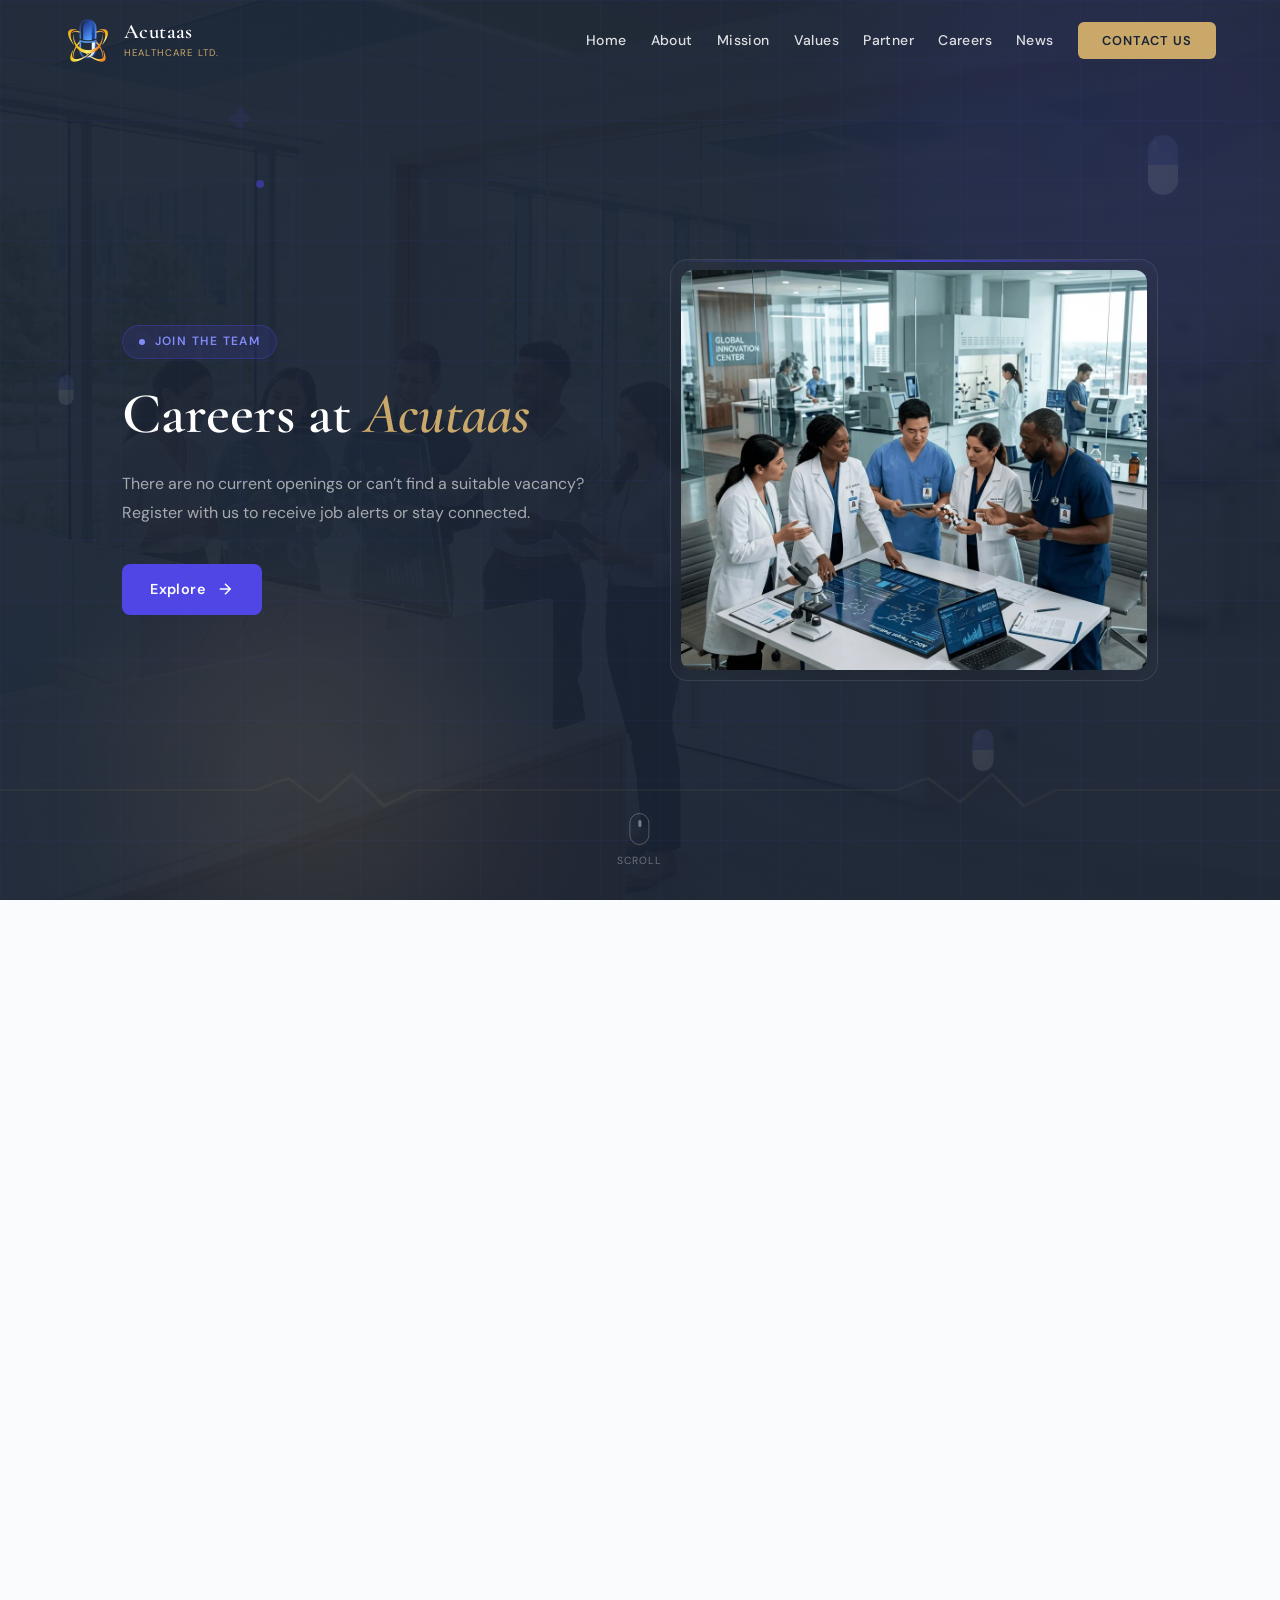
==== commit e87871b1: "removed complexity" ====
--- a/careers.html
+++ b/careers.html
@@ -9,11 +9,8 @@
 <link rel="preconnect" href="https://fonts.googleapis.com">
 <link rel="preconnect" href="https://fonts.gstatic.com" crossorigin>
 <link rel="preload" as="image" href="./assets/images/careers_bg.webp" fetchpriority="high" type="image/webp">
-<link rel="stylesheet" href="https://fonts.googleapis.com/css2?family=Cormorant+Garamond:ital,wght@0,400;0,600;0,700;1,400&family=DM+Sans:wght@400;500;600&display=swap" media="print" onload="this.media='all'">
-<noscript><link rel="stylesheet" href="https://fonts.googleapis.com/css2?family=Cormorant+Garamond:ital,wght@0,400;0,600;0,700;1,400&family=DM+Sans:wght@400;500;600&display=swap"></noscript>
+<link href="https://fonts.googleapis.com/css2?family=Cormorant+Garamond:ital,wght@0,400;0,600;0,700;1,400&family=DM+Sans:wght@400;500;600&display=swap" rel="stylesheet">
 <link rel="stylesheet" href="./css/site.bundle.css">
-<script src="./js/site.js" defer></script>
-
 </head>
 <body>
 
@@ -289,5 +286,6 @@
   </div>
 </footer>
 
+<script src="./js/site.js" defer></script>
 </body>
 </html>
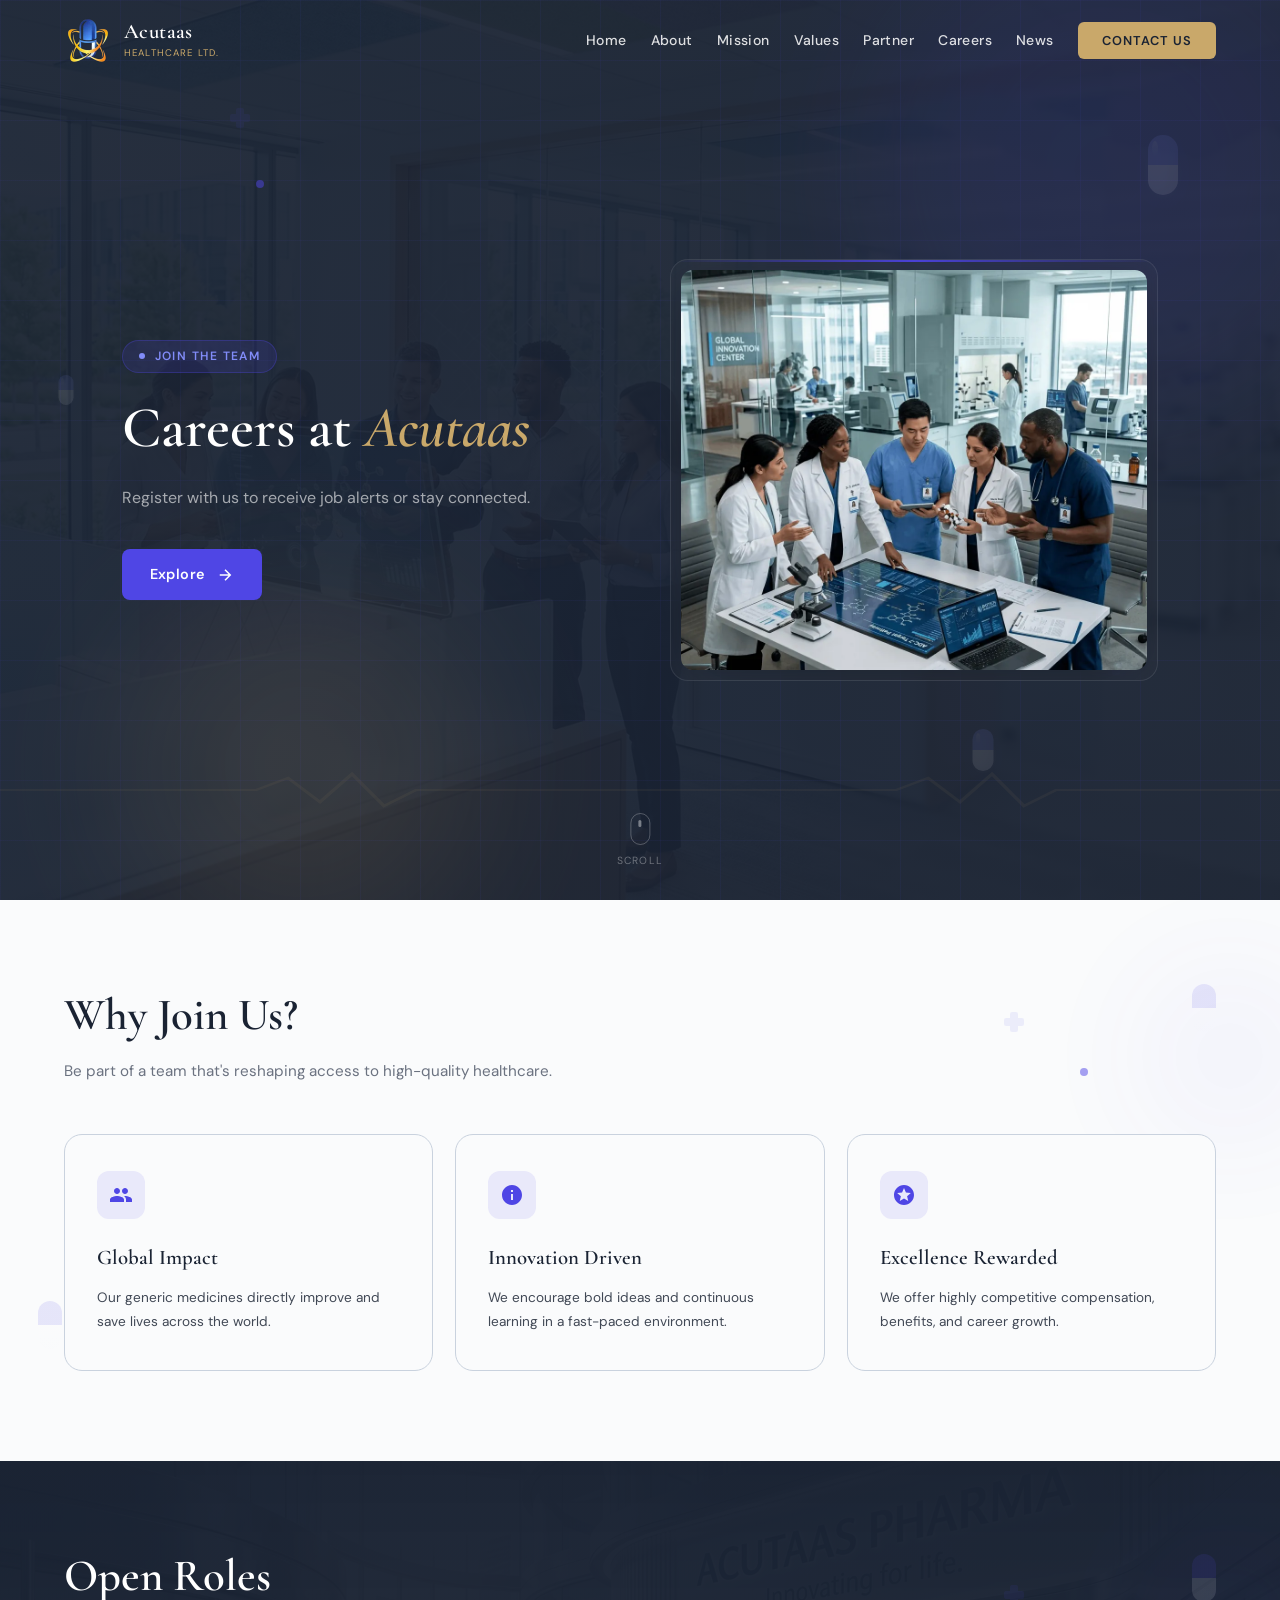
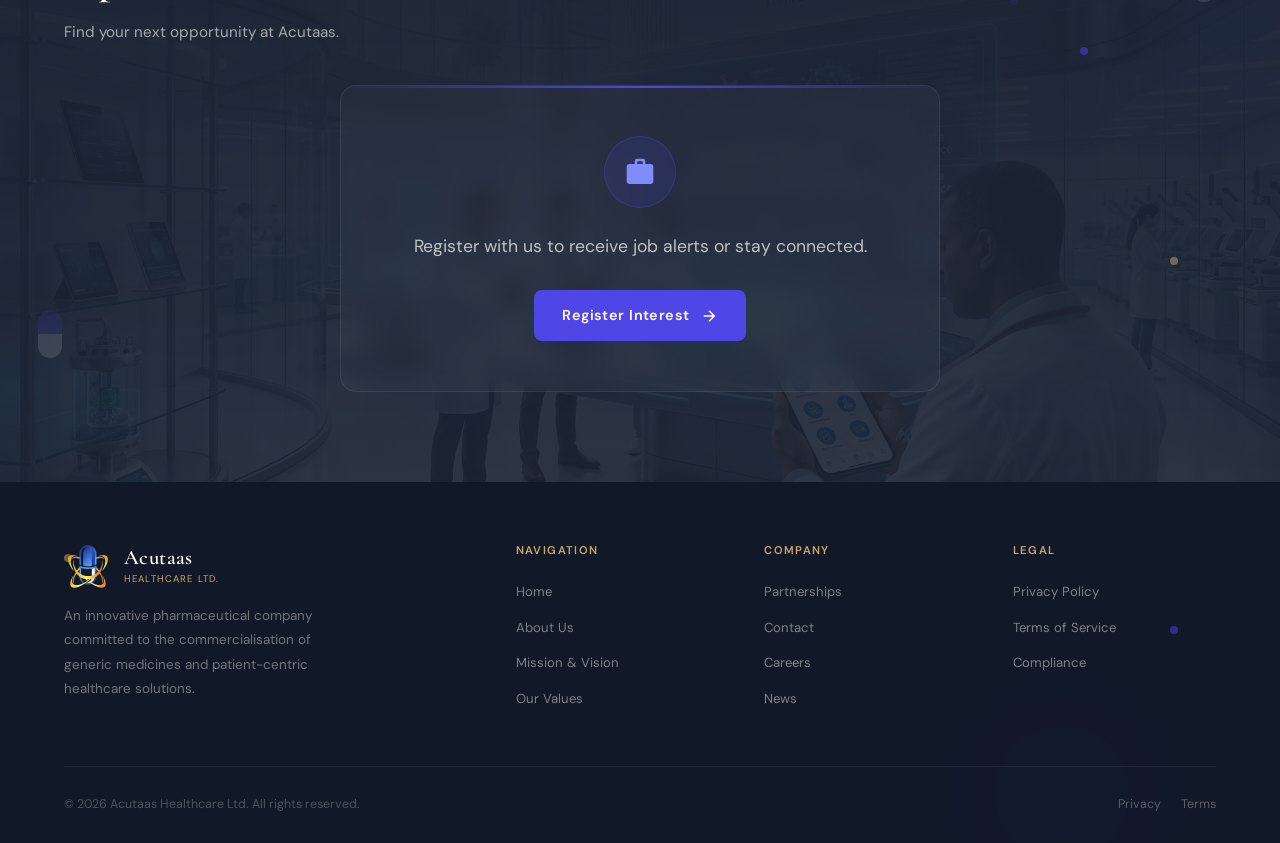
==== commit 61501e4d: "career page removed line" ====
--- a/careers.html
+++ b/careers.html
@@ -78,7 +78,7 @@
     <div class="hero-text-col">
       <div class="hero-eyebrow">Join The Team</div>
       <h1 class="hero-title">Careers at <em>Acutaas</em></h1>
-      <p class="hero-desc">There are no current openings or can’t find a suitable vacancy? Register with us to receive job alerts or stay connected.</p>
+      <p class="hero-desc">Register with us to receive job alerts or stay connected.</p>
       <div class="hero-actions">
         <a href="#content" class="btn-primary">
           Explore
@@ -215,8 +215,7 @@
         <svg viewBox="0 0 24 24" style="width: 32px; height: 32px; fill: var(--blue-light);"><path d="M20 6h-4V4c0-1.11-.89-2-2-2h-4c-1.11 0-2 .89-2 2v2H4c-1.11 0-1.99.89-1.99 2L2 19c0 1.11.89 2 2 2h16c1.11 0 2-.89 2-2V8c0-1.11-.89-2-2-2zm-6 0h-4V4h4v2z"/></svg>
       </div>
       
-      <h3 style="font-family: var(--font-display); font-size: 2rem; color: var(--white); margin-bottom: 16px;">Don't see a perfect fit?</h3>
-      <p style="color: rgba(255, 255, 255, 0.7); font-size: 1.1rem; line-height: 1.6; margin-bottom: 30px;">There are no current openings or can’t find a suitable vacancy? Register with us to receive job alerts or stay connected.</p>
+      <p style="color: rgba(255, 255, 255, 0.7); font-size: 1.1rem; line-height: 1.6; margin-bottom: 30px;">Register with us to receive job alerts or stay connected.</p>
       
       <a href="contact.html" class="btn-primary" style="display: inline-flex; align-items: center; gap: 10px;">
         Register Interest
